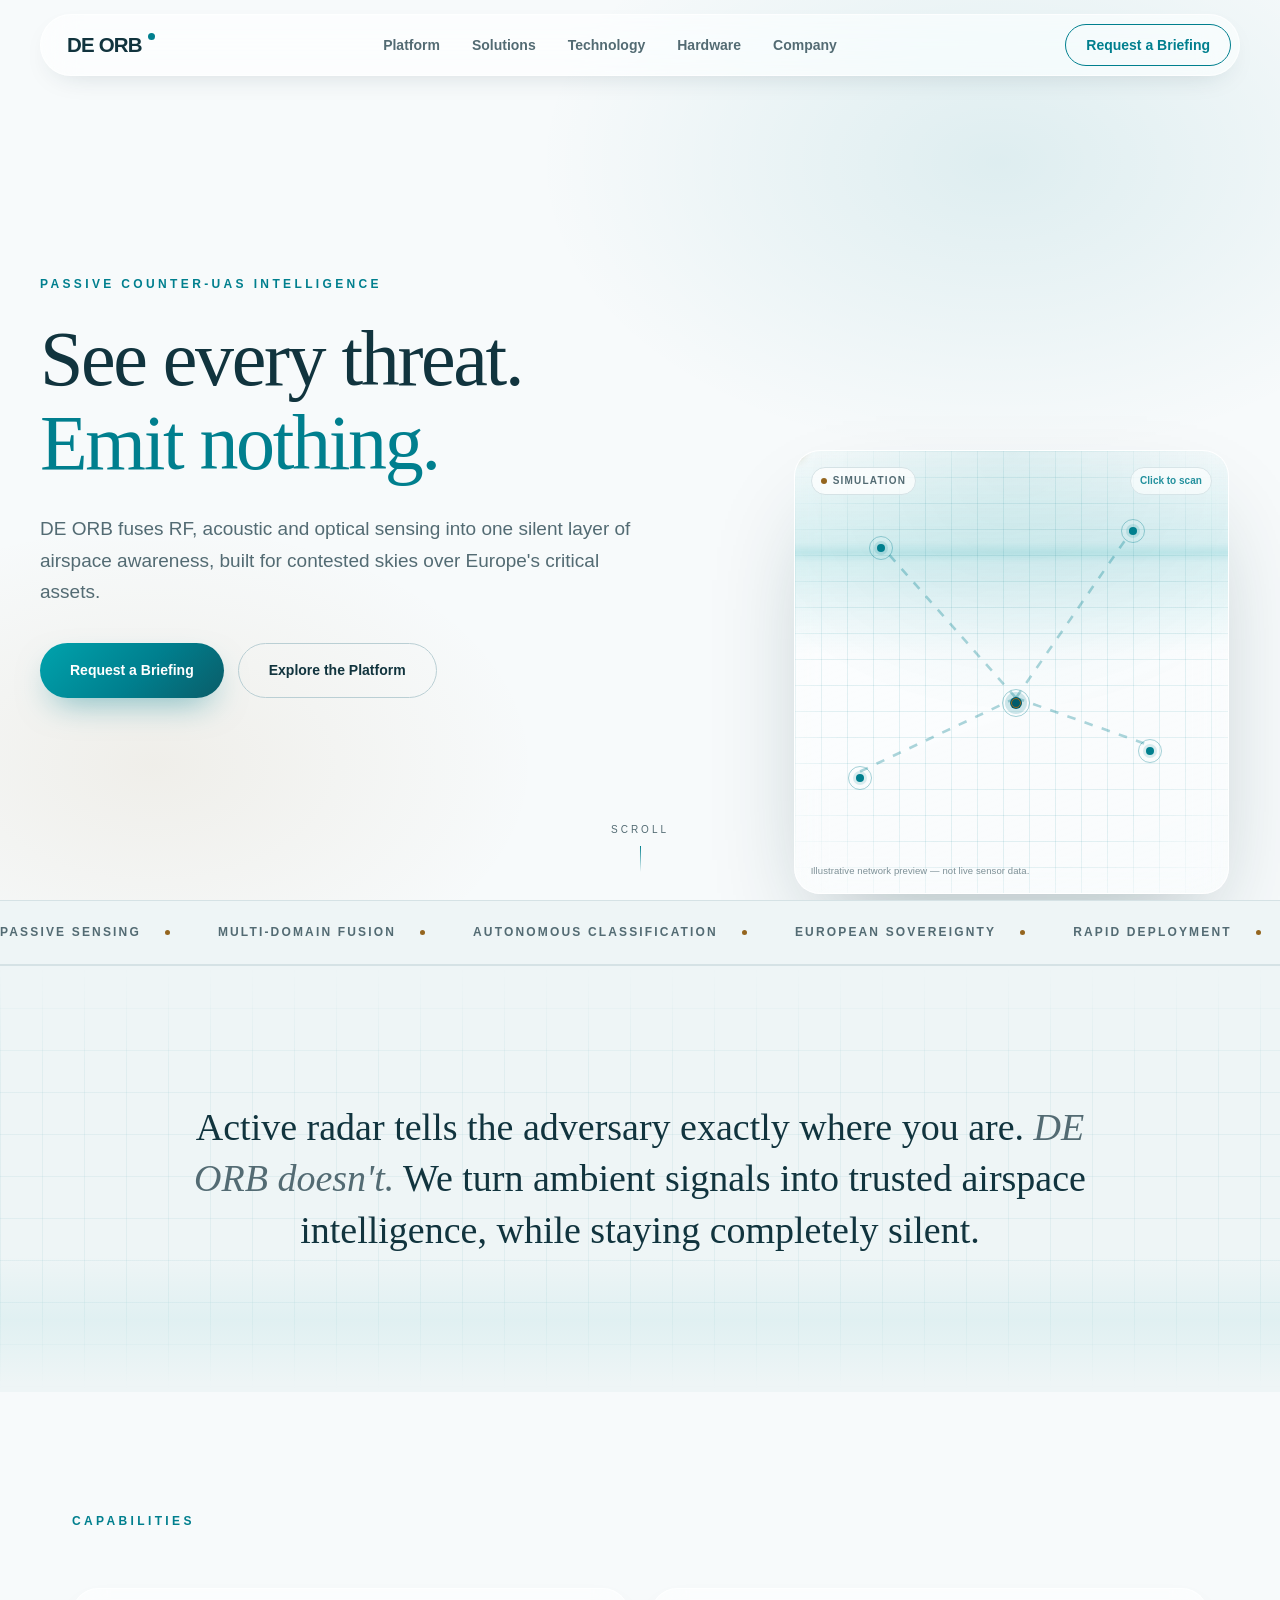
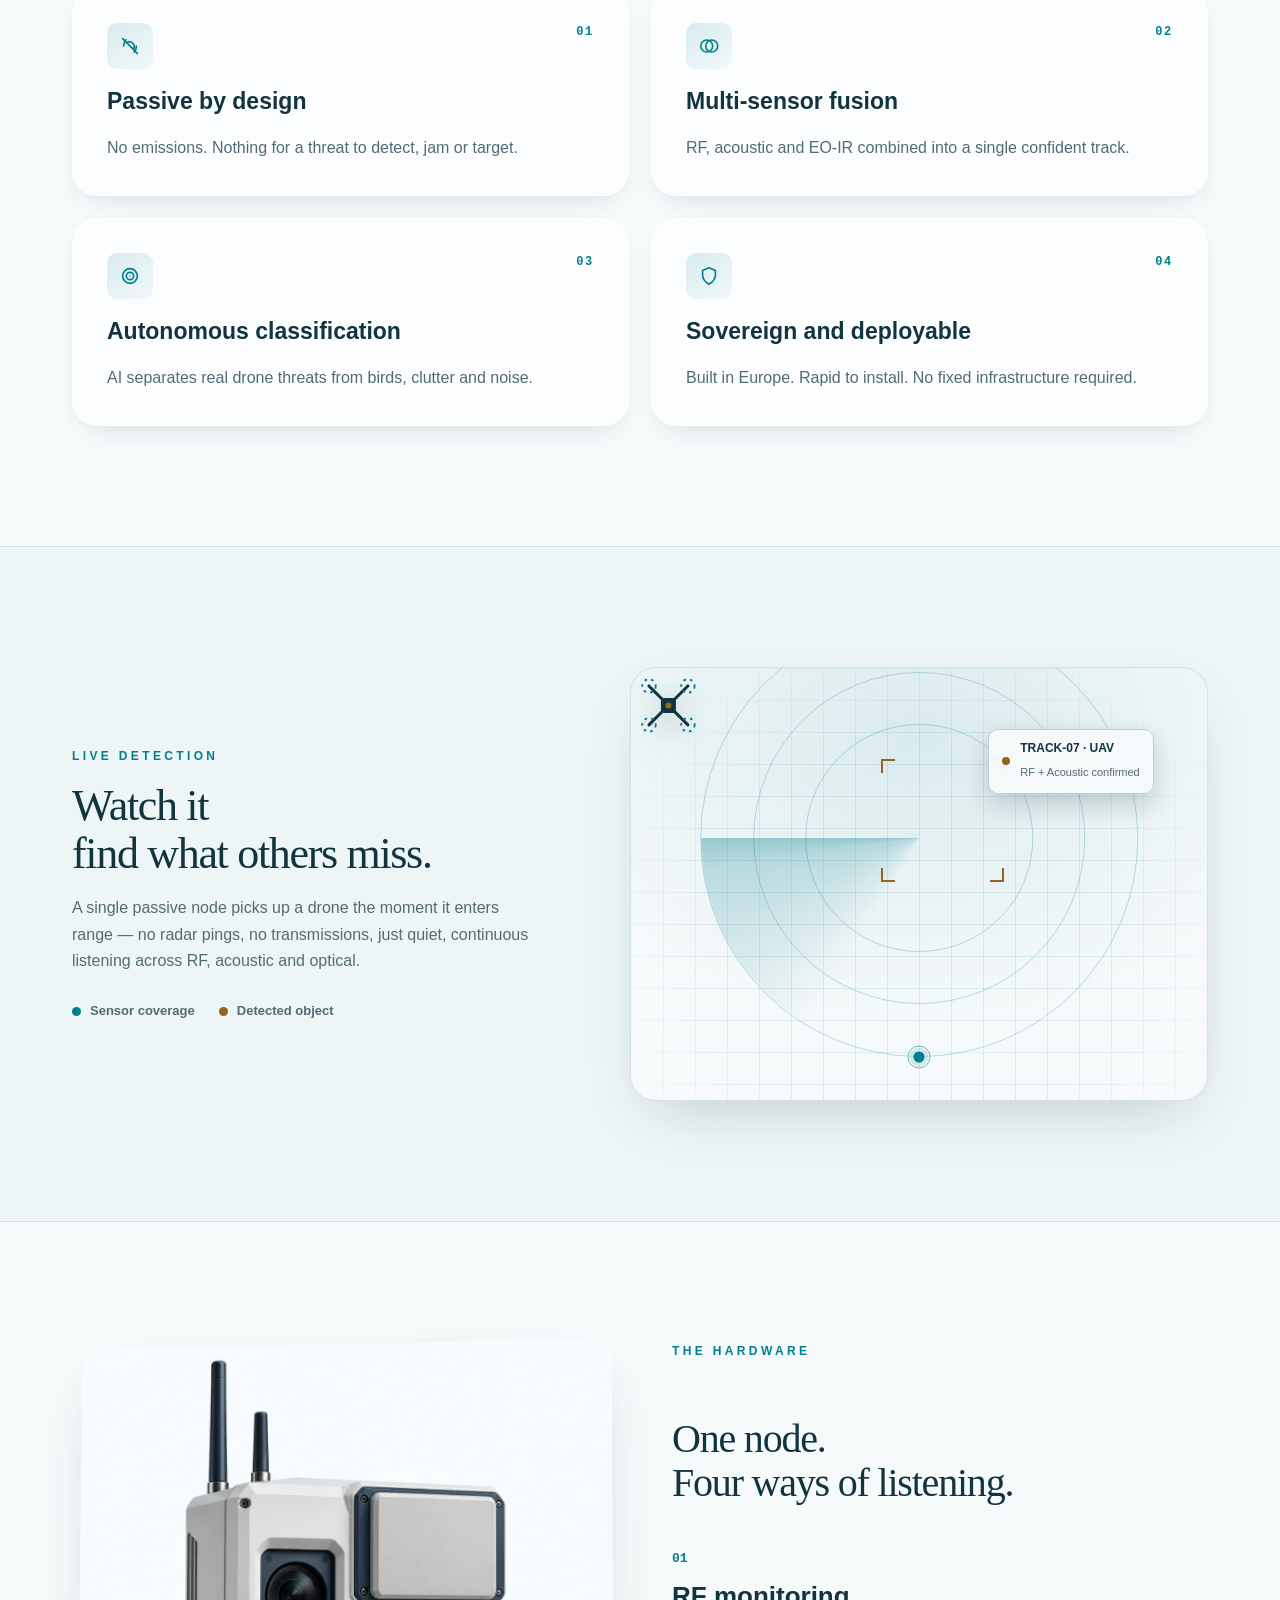
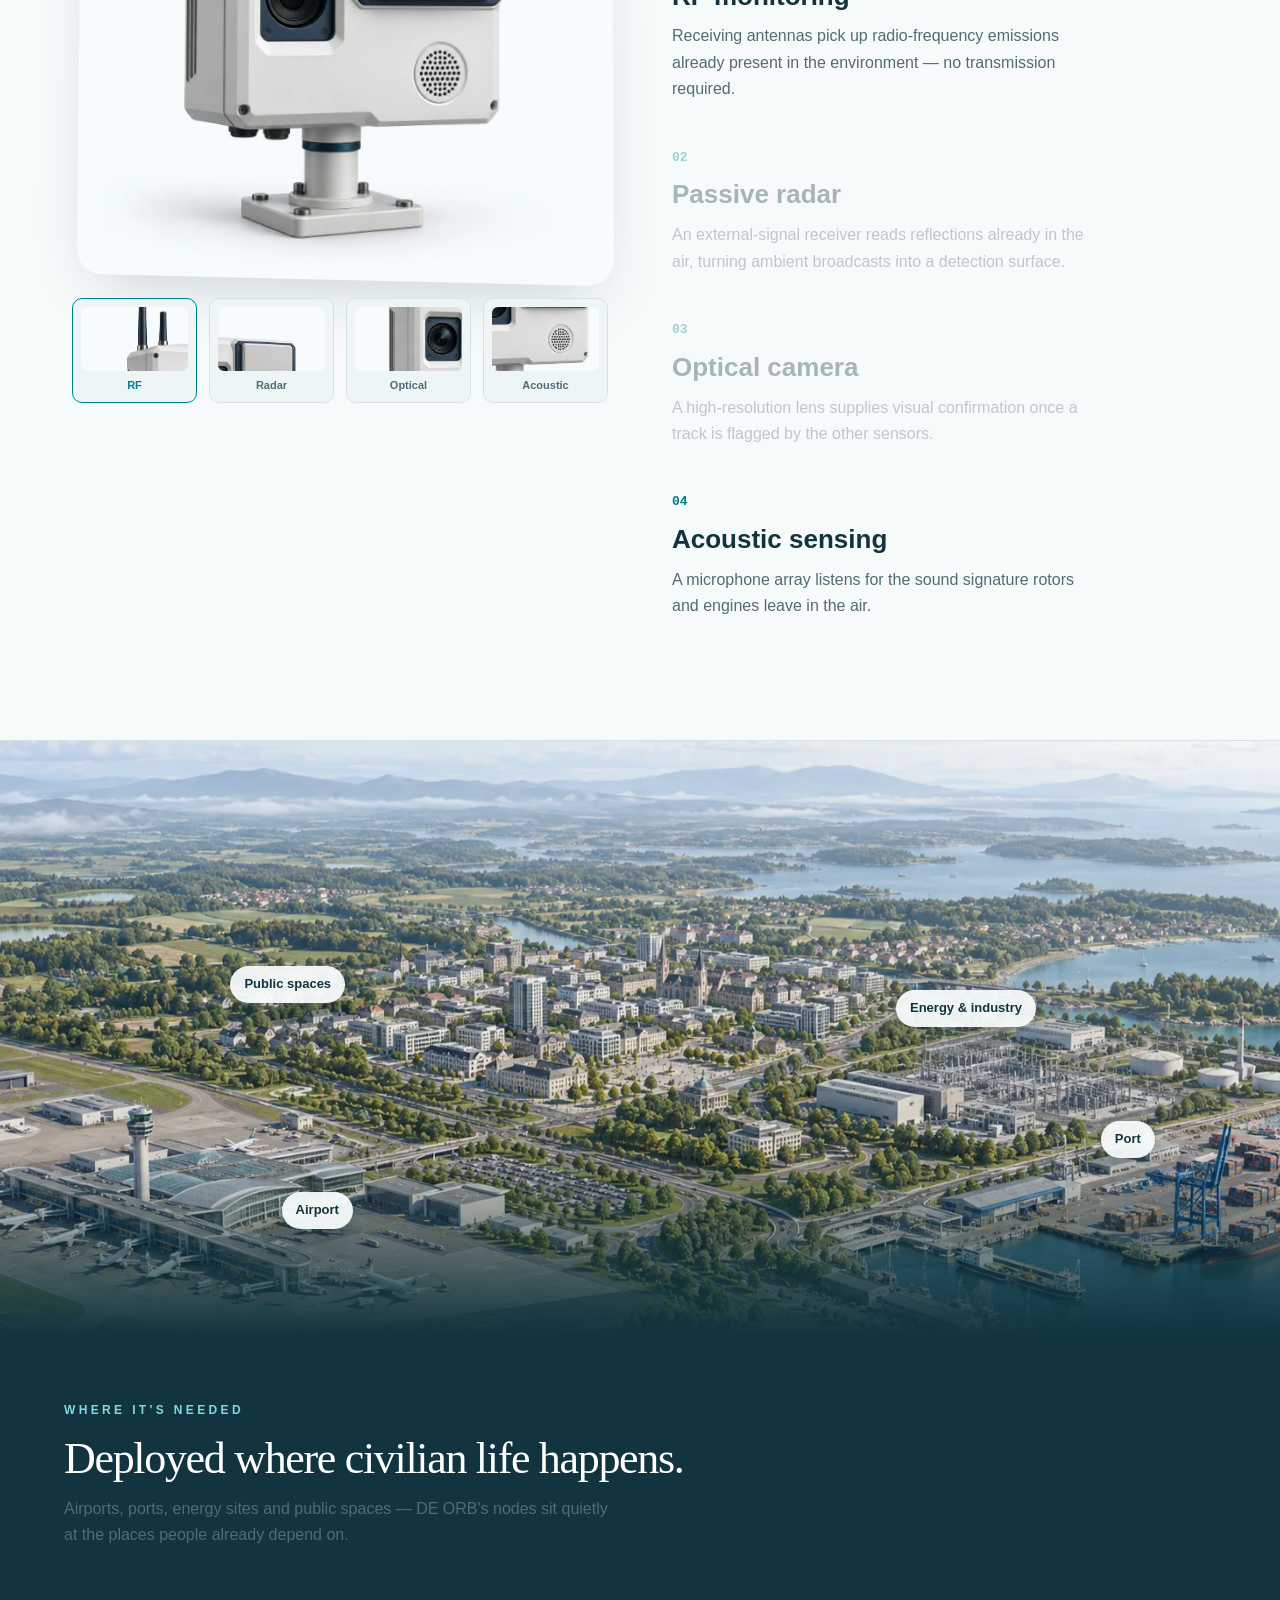
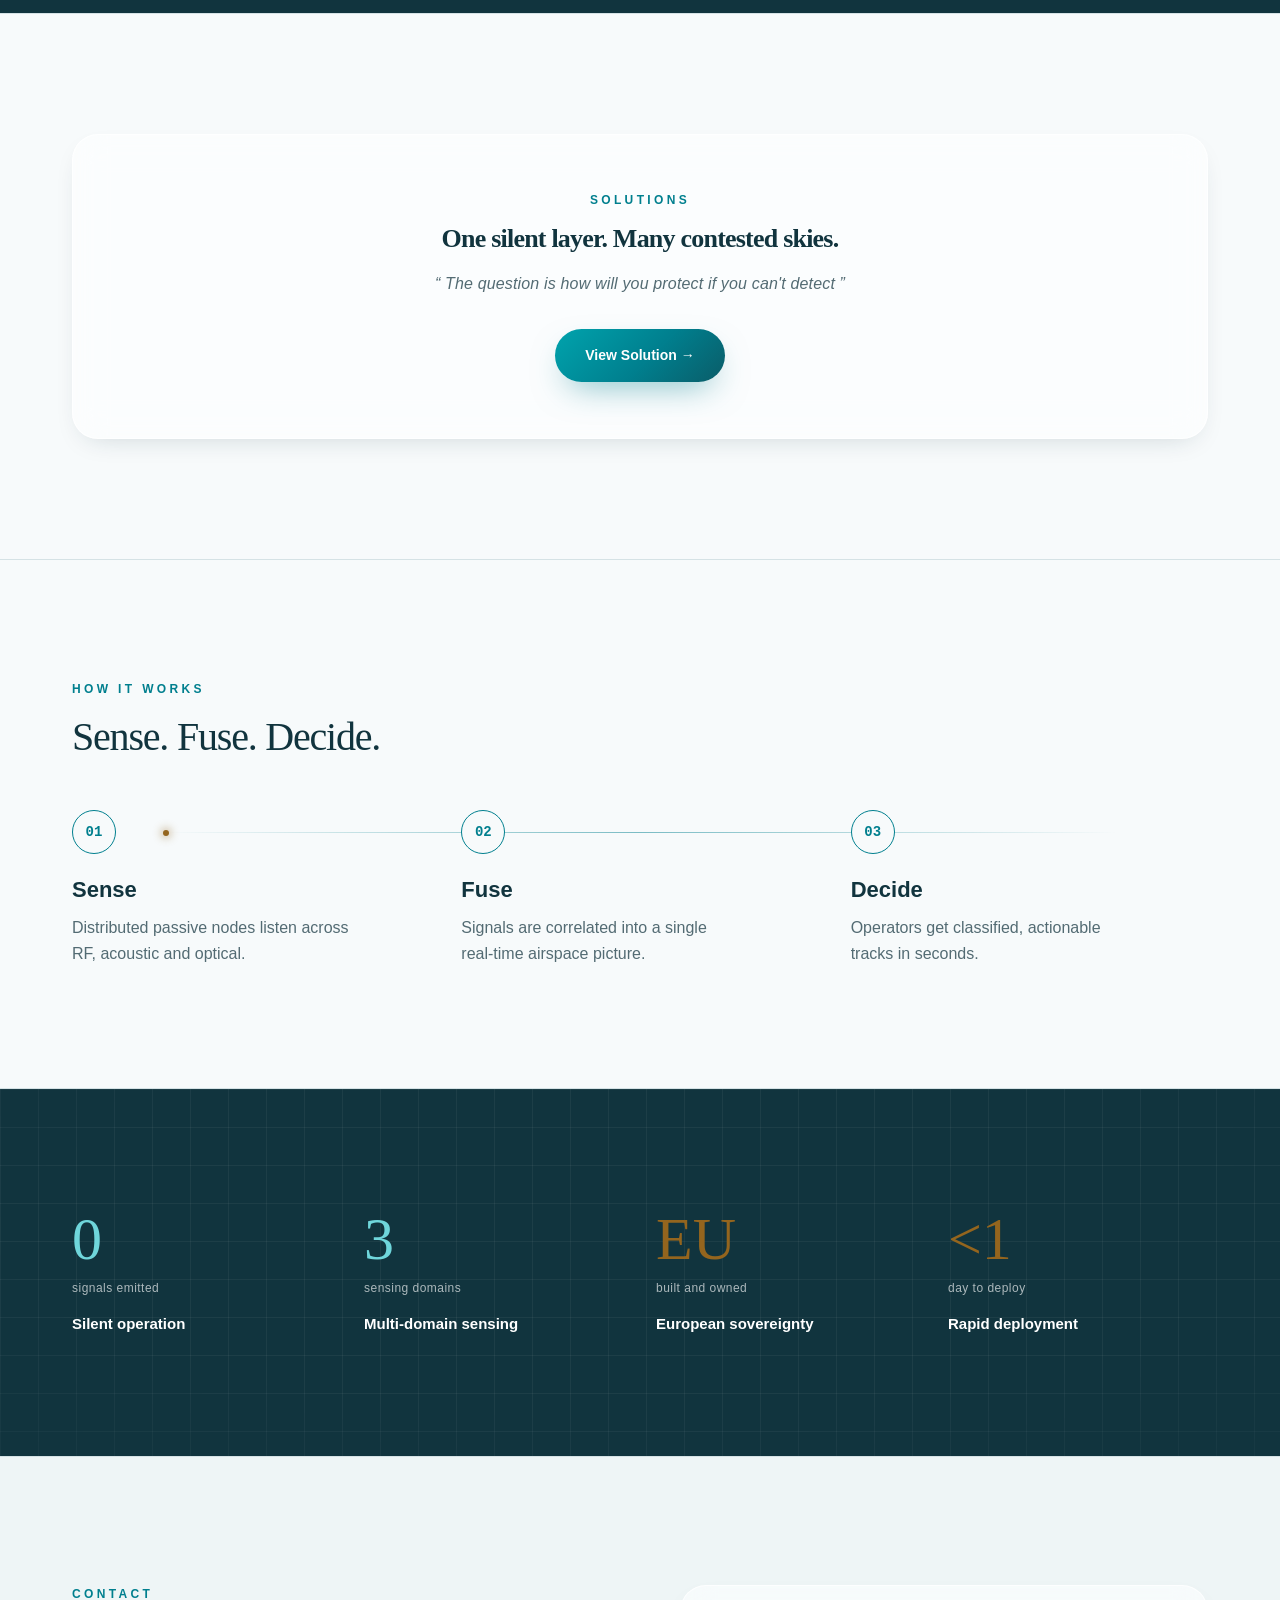
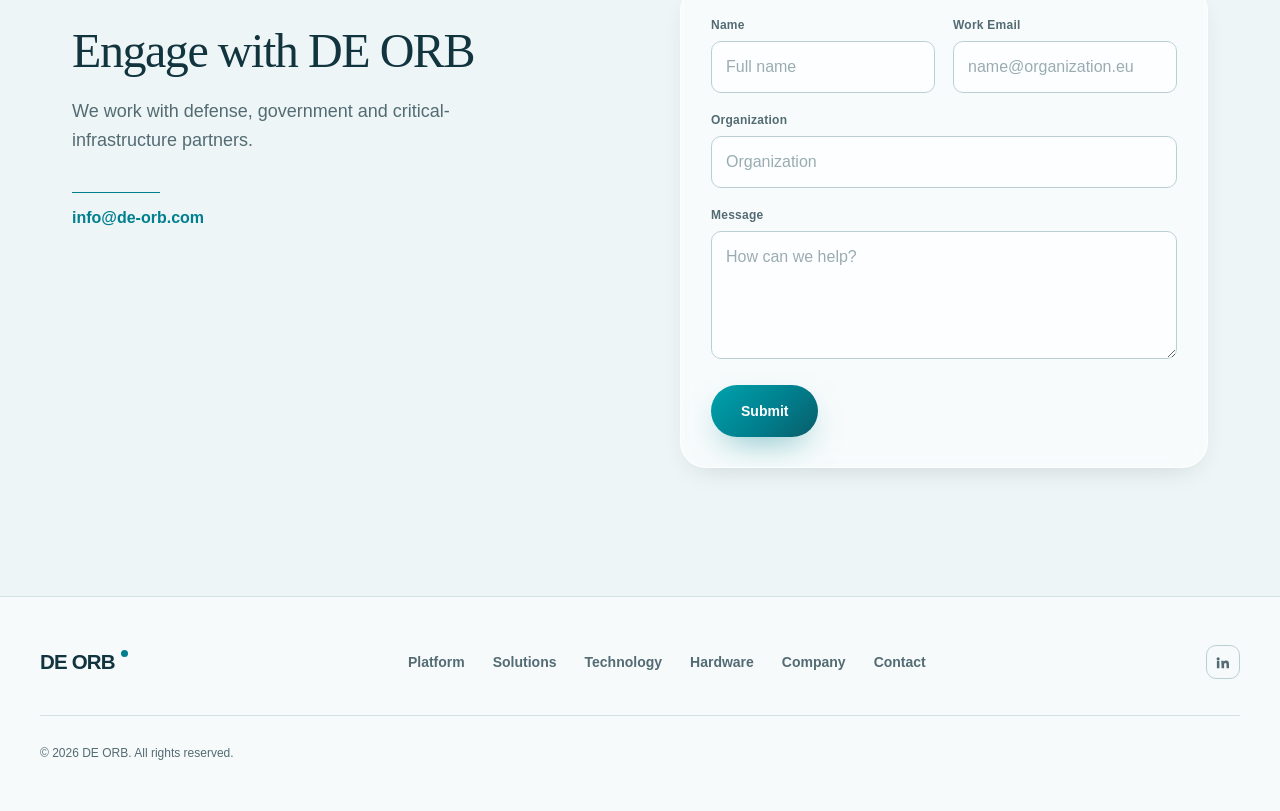
==== index.html @ 973c5741 "Replace hero visual with an interactive sensor-mesh console Removes the old flat rotating radar from" ====
<!doctype html>
<html lang="en">
<head>
  <meta charset="utf-8" />
  <meta name="viewport" content="width=device-width, initial-scale=1" />
  <meta name="theme-color" content="#f7fafb" />
  <title>DE ORB — Passive Counter-UAS Intelligence</title>
  <meta name="description" content="DE ORB is a European passive multi-sensor counter-UAS platform. Detect without being detected." />
  <link rel="icon" href="data:image/svg+xml,%3Csvg xmlns='http://www.w3.org/2000/svg' viewBox='0 0 32 32'%3E%3Ccircle cx='16' cy='16' r='14' fill='none' stroke='%23007f8e' stroke-width='2'/%3E%3Ccircle cx='16' cy='16' r='4' fill='%2394651e'/%3E%3C/svg%3E" type="image/svg+xml" />
  <link rel="stylesheet" href="assets/style.css" />
</head>
<body>

  <div class="scroll-progress" id="scrollProgress"></div>

  <!-- NAV -->
  <header class="nav" id="nav">
    <div class="nav-inner">
      <a href="#top" class="wordmark">DE&nbsp;ORB<i></i></a>
      <nav class="nav-links">
        <a href="#platform">Platform</a>
        <a href="solution.html">Solutions</a>
        <a href="#technology">Technology</a>
        <a href="#hardware">Hardware</a>
        <a href="#company">Company</a>
      </nav>
      <div class="nav-cta"><a href="mailto:info@de-orb.com" class="btn-outline">Request a Briefing</a></div>
      <button class="burger" id="burger" aria-label="Menu" aria-expanded="false"><span></span><span></span><span></span></button>
    </div>
  </header>
  <div class="mobile-menu" id="mobileMenu">
    <a href="#platform">Platform</a>
    <a href="solution.html">Solutions</a>
    <a href="#technology">Technology</a>
    <a href="#hardware">Hardware</a>
    <a href="#company">Company</a>
    <a href="mailto:info@de-orb.com" class="btn-outline">Request a Briefing</a>
  </div>

  <!-- HERO -->
  <section class="hero" id="top">
    <div class="hero-bg"></div>
    <div class="wrap hero-inner">
      <div class="hero-max">
        <p class="eyebrow reveal">PASSIVE COUNTER-UAS INTELLIGENCE</p>
        <h1 class="reveal">See every threat.<br><em>Emit nothing.</em></h1>
        <p class="subhead reveal">DE ORB fuses RF, acoustic and optical sensing into one silent layer of airspace
          awareness, built for contested skies over Europe's critical assets.</p>
        <div class="hero-cta reveal">
          <a href="mailto:info@de-orb.com" class="btn-primary">Request a Briefing</a>
          <a href="#platform" class="btn-ghost">Explore the Platform</a>
        </div>
      </div>
    </div>

    <!-- HERO CONSOLE: custom sensor-mesh visual, not used anywhere else on the site -->
    <div class="hero-console-wrap reveal" id="heroConsoleWrap">
      <div class="hero-console" id="heroConsole" role="button" tabindex="0" aria-label="Interactive preview of DE ORB's sensor-fusion network. Click to trigger a manual scan.">
        <div class="console-grid"></div>
        <div class="console-vignette"></div>
        <div class="console-scanline"></div>

        <svg class="console-mesh" viewBox="0 0 100 100" preserveAspectRatio="none" aria-hidden="true">
          <line class="mesh-line" x1="51" y1="57" x2="20" y2="22"/>
          <line class="mesh-line" x1="51" y1="57" x2="78" y2="18"/>
          <line class="mesh-line" x1="51" y1="57" x2="15" y2="74"/>
          <line class="mesh-line" x1="51" y1="57" x2="82" y2="68"/>
        </svg>

        <div class="mesh-node" style="left:20%;top:22%"><span class="tip">NODE-01</span></div>
        <div class="mesh-node" style="left:78%;top:18%"><span class="tip">NODE-02</span></div>
        <div class="mesh-node" style="left:15%;top:74%"><span class="tip">NODE-03</span></div>
        <div class="mesh-node" style="left:82%;top:68%"><span class="tip">NODE-04</span></div>
        <div class="mesh-node hub" style="left:51%;top:57%"><span class="tip">DE ORB OS · FUSION HUB</span></div>

        <div class="track-trail t4" aria-hidden="true"><div class="glyph"></div></div>
        <div class="track-trail t3" aria-hidden="true"><div class="glyph"></div></div>
        <div class="track-trail t2" aria-hidden="true"><div class="glyph"></div></div>
        <div class="track-trail t1" aria-hidden="true"><div class="glyph"></div></div>
        <div class="console-ping" aria-hidden="true"></div>

        <span class="console-tag live"><span class="rec"></span>SIMULATION</span>
        <span class="console-hint" id="consoleHint">Click to scan</span>
        <p class="console-note">Illustrative network preview — not live sensor data.</p>
      </div>

      <div class="console-readouts">
        <div class="readout-chip">
          <span class="rl">RF ACTIVITY</span>
          <div class="wave-bars"><span></span><span></span><span></span><span></span><span></span><span></span></div>
        </div>
        <div class="readout-chip">
          <span class="rl">NODES ONLINE</span>
          <span class="rv"><span class="readout-dot"></span>04 / 04</span>
        </div>
        <div class="readout-chip">
          <span class="rl">SESSION UPTIME</span>
          <span class="rv" id="uptimeReadout">00:00</span>
        </div>
      </div>
    </div>

    <div class="scroll-cue">SCROLL</div>
  </section>

  <!-- MARQUEE -->
  <div class="marquee" aria-hidden="true">
    <div class="marquee-track">
      <span>PASSIVE SENSING</span>
      <span>MULTI-DOMAIN FUSION</span>
      <span>AUTONOMOUS CLASSIFICATION</span>
      <span>EUROPEAN SOVEREIGNTY</span>
      <span>RAPID DEPLOYMENT</span>
      <span>ZERO EMISSIONS</span>
      <span>PASSIVE SENSING</span>
      <span>MULTI-DOMAIN FUSION</span>
      <span>AUTONOMOUS CLASSIFICATION</span>
      <span>EUROPEAN SOVEREIGNTY</span>
      <span>RAPID DEPLOYMENT</span>
      <span>ZERO EMISSIONS</span>
    </div>
  </div>

  <!-- POSITIONING -->
  <section class="pos bordered" id="platform">
    <div class="wrap">
      <p class="reveal">Active radar tells the adversary exactly where you are.<span class="soft"> DE ORB
          doesn't.</span> We turn ambient signals into trusted airspace intelligence, while staying completely silent.
      </p>
    </div>
  </section>

  <!-- CAPABILITIES -->
  <section class="pad" id="technology">
    <div class="wrap">
      <p class="label reveal" style="margin-bottom:56px">CAPABILITIES</p>
      <div class="caps stagger">
        <div class="cap reveal glass-card">
          <div class="cap-top">
            <div class="cap-icon"><svg viewBox="0 0 24 24" fill="none" stroke="currentColor" stroke-width="1.8" stroke-linecap="round"><path d="M4 4l16 16M8.5 8.5a5 5 0 0 1 7 7M5 12a10 10 0 0 1 2.6-6.7M19 12a10 10 0 0 1-2.6 6.7"/></svg></div>
            <div class="num">01</div>
          </div>
          <h3>Passive by design</h3>
          <p>No emissions. Nothing for a threat to detect, jam or target.</p>
        </div>
        <div class="cap reveal glass-card">
          <div class="cap-top">
            <div class="cap-icon"><svg viewBox="0 0 24 24" fill="none" stroke="currentColor" stroke-width="1.8"><circle cx="9.5" cy="12" r="6.5"/><circle cx="15" cy="12" r="6.5"/></svg></div>
            <div class="num">02</div>
          </div>
          <h3>Multi-sensor fusion</h3>
          <p>RF, acoustic and EO-IR combined into a single confident track.</p>
        </div>
        <div class="cap reveal glass-card">
          <div class="cap-top">
            <div class="cap-icon"><svg viewBox="0 0 24 24" fill="none" stroke="currentColor" stroke-width="1.8"><circle cx="12" cy="12" r="8"/><circle cx="12" cy="12" r="4"/><circle cx="12" cy="12" r=".8" fill="currentColor" stroke="none"/></svg></div>
            <div class="num">03</div>
          </div>
          <h3>Autonomous classification</h3>
          <p>AI separates real drone threats from birds, clutter and noise.</p>
        </div>
        <div class="cap reveal glass-card">
          <div class="cap-top">
            <div class="cap-icon"><svg viewBox="0 0 24 24" fill="none" stroke="currentColor" stroke-width="1.8" stroke-linejoin="round"><path d="M12 3l7 3v5c0 4.5-3 7.7-7 10-4-2.3-7-5.5-7-10V6l7-3z"/></svg></div>
            <div class="num">04</div>
          </div>
          <h3>Sovereign and deployable</h3>
          <p>Built in Europe. Rapid to install. No fixed infrastructure required.</p>
        </div>
      </div>
    </div>
  </section>

  <!-- LIVE DETECTION -->
  <section class="pad detect-section bordered" id="live-detection">
    <div class="wrap detect-wrap">
      <div class="detect-copy reveal">
        <p class="label">LIVE DETECTION</p>
        <h2>Watch it<br>find what others miss.</h2>
        <p class="detect-desc">A single passive node picks up a drone the moment it enters range — no radar pings, no transmissions, just quiet, continuous listening across RF, acoustic and optical.</p>
        <ul class="detect-legend">
          <li><span class="dot dot-teal"></span> Sensor coverage</li>
          <li><span class="dot dot-amber"></span> Detected object</li>
        </ul>
      </div>
      <div class="detect-stage reveal" aria-hidden="true">
        <div class="radar-panel">
          <div class="radar-grid"></div>
          <div class="radar-rings"><span></span><span></span><span></span></div>
          <div class="radar-sweep-2"></div>
          <div class="node-marker"><span class="node-pulse"></span><span class="node-dot"></span></div>
          <div class="drone-track">
            <div class="drone-body">
              <svg viewBox="0 0 100 100" fill="none">
                <g stroke="var(--ink)" stroke-width="4" stroke-linecap="round">
                  <line x1="24" y1="24" x2="76" y2="76"/>
                  <line x1="76" y1="24" x2="24" y2="76"/>
                </g>
                <rect x="40" y="40" width="20" height="20" rx="5" fill="var(--ink)"/>
                <circle cx="50" cy="50" r="4" fill="var(--amber)"/>
                <g class="rotor" style="transform-origin:24px 24px"><circle cx="24" cy="24" r="9" stroke="var(--teal)" stroke-width="2.5" stroke-dasharray="3.5 5.5" fill="none"/></g>
                <g class="rotor" style="transform-origin:76px 24px"><circle cx="76" cy="24" r="9" stroke="var(--teal)" stroke-width="2.5" stroke-dasharray="3.5 5.5" fill="none"/></g>
                <g class="rotor" style="transform-origin:24px 76px"><circle cx="24" cy="76" r="9" stroke="var(--teal)" stroke-width="2.5" stroke-dasharray="3.5 5.5" fill="none"/></g>
                <g class="rotor" style="transform-origin:76px 76px"><circle cx="76" cy="76" r="9" stroke="var(--teal)" stroke-width="2.5" stroke-dasharray="3.5 5.5" fill="none"/></g>
              </svg>
            </div>
          </div>
          <div class="lock-box">
            <span class="lock-corner tl"></span><span class="lock-corner tr"></span>
            <span class="lock-corner bl"></span><span class="lock-corner br"></span>
          </div>
          <div class="telemetry">
            <span class="tele-dot"></span>
            <div><strong>TRACK-07 · UAV</strong><small>RF + Acoustic confirmed</small></div>
          </div>
        </div>
      </div>
    </div>
  </section>

  <!-- HARDWARE SHOWCASE -->
  <section class="pad hardware-section bordered" id="hardware">
    <div class="wrap hardware-grid">
      <div class="hardware-sticky">
        <div class="hardware-frame tilt-3d rot-0" id="hwFrame">
          <img src="assets/img/hardware-node.webp" alt="DE ORB sensor node concept — a compact site-mounted unit with RF antennas, a passive-radar receiving panel, an optical camera and an acoustic microphone grille" width="1254" height="1254" loading="lazy">
        </div>
        <div class="hardware-thumbs">
          <button class="hw-thumb active" data-chapter="0" type="button">
            <img src="assets/img/detail-rf.webp" alt="RF antennas on the sensor node" loading="lazy">
            <span>RF</span>
          </button>
          <button class="hw-thumb" data-chapter="1" type="button">
            <img src="assets/img/detail-radar.webp" alt="Passive radar receiving panel" loading="lazy">
            <span>Radar</span>
          </button>
          <button class="hw-thumb" data-chapter="2" type="button">
            <img src="assets/img/detail-camera.webp" alt="Optical camera lens" loading="lazy">
            <span>Optical</span>
          </button>
          <button class="hw-thumb" data-chapter="3" type="button">
            <img src="assets/img/detail-acoustic.webp" alt="Acoustic microphone grille" loading="lazy">
            <span>Acoustic</span>
          </button>
        </div>
      </div>
      <div class="hardware-chapters">
        <p class="label reveal">THE HARDWARE</p>
        <h2 class="reveal" style="margin-top:16px;font-size:clamp(28px,4vw,40px)">One node.<br>Four ways of listening.</h2>
        <div class="hw-chapter active" data-chapter="0">
          <span class="hw-num">01</span>
          <h3>RF monitoring</h3>
          <p>Receiving antennas pick up radio-frequency emissions already present in the environment — no transmission required.</p>
        </div>
        <div class="hw-chapter" data-chapter="1">
          <span class="hw-num">02</span>
          <h3>Passive radar</h3>
          <p>An external-signal receiver reads reflections already in the air, turning ambient broadcasts into a detection surface.</p>
        </div>
        <div class="hw-chapter" data-chapter="2">
          <span class="hw-num">03</span>
          <h3>Optical camera</h3>
          <p>A high-resolution lens supplies visual confirmation once a track is flagged by the other sensors.</p>
        </div>
        <div class="hw-chapter" data-chapter="3">
          <span class="hw-num">04</span>
          <h3>Acoustic sensing</h3>
          <p>A microphone array listens for the sound signature rotors and engines leave in the air.</p>
        </div>
      </div>
    </div>
  </section>

  <!-- DEPLOYMENT PARALLAX -->
  <section class="deploy-section bordered">
    <div class="deploy-media">
      <img class="deploy-img" id="deployImg" src="assets/img/deployment-aerial.webp" alt="Aerial view of an airport, city, port and industrial site — the kind of civilian infrastructure DE ORB is built to protect" width="1672" height="941" loading="lazy">
      <div class="deploy-overlay"></div>
      <div class="deploy-tags">
        <span class="deploy-tag reveal" style="--x:18%; --y:38%">Public spaces</span>
        <span class="deploy-tag reveal" style="--x:22%; --y:76%">Airport</span>
        <span class="deploy-tag reveal" style="--x:70%; --y:42%">Energy &amp; industry</span>
        <span class="deploy-tag reveal" style="--x:86%; --y:64%">Port</span>
      </div>
    </div>
    <div class="wrap deploy-copy">
      <p class="label reveal">WHERE IT'S NEEDED</p>
      <h2 class="reveal">Deployed where civilian life happens.</h2>
      <p class="reveal" style="max-width:560px;color:var(--muted)">Airports, ports, energy sites and public spaces — DE ORB's nodes sit quietly at the places people already depend on.</p>
    </div>
  </section>

  <!-- SOLUTIONS -->
  <section class="pad bordered" id="solutions">
    <div class="wrap">
      <div class="solutions-card reveal tilt-3d glass-card">
        <p class="label">SOLUTIONS</p>
        <h2 class="solutions-subhead">One silent layer. Many contested skies.</h2>
        <p class="solutions-quote">“ The question is how will you protect if you can't detect ”</p>
        <div style="margin-top: 32px;">
          <a href="solution.html" class="btn-primary">View Solution &rarr;</a>
        </div>
      </div>
    </div>
  </section>

  <!-- HOW IT WORKS -->
  <section class="pad bordered">
    <div class="wrap">
      <div class="section-head reveal">
        <p class="label">HOW IT WORKS</p>
        <h2>Sense. Fuse. Decide.</h2>
      </div>
      <div class="steps-wrap">
        <div class="steps-line line-draw"><span class="steps-pulse" aria-hidden="true"></span></div>
        <div class="steps stagger">
          <div class="step reveal"><span class="badge">01</span>
            <h3>Sense</h3>
            <p>Distributed passive nodes listen across RF, acoustic and optical.</p>
          </div>
          <div class="step reveal"><span class="badge">02</span>
            <h3>Fuse</h3>
            <p>Signals are correlated into a single real-time airspace picture.</p>
          </div>
          <div class="step reveal"><span class="badge">03</span>
            <h3>Decide</h3>
            <p>Operators get classified, actionable tracks in seconds.</p>
          </div>
        </div>
      </div>
    </div>
  </section>

  <!-- TRUST -->
  <section class="trust pad bordered">
    <div class="wrap">
      <div class="trust-grid stagger">
        <div class="stat reveal">
          <div class="big teal" data-count="0">0</div>
          <div class="unit">signals emitted</div>
          <div class="lab">Silent operation</div>
        </div>
        <div class="stat reveal">
          <div class="big teal" data-count="3">0</div>
          <div class="unit">sensing domains</div>
          <div class="lab">Multi-domain sensing</div>
        </div>
        <div class="stat reveal">
          <div class="big">EU</div>
          <div class="unit">built and owned</div>
          <div class="lab">European sovereignty</div>
        </div>
        <div class="stat reveal">
          <div class="big">&lt;1</div>
          <div class="unit">day to deploy</div>
          <div class="lab">Rapid deployment</div>
        </div>
      </div>
    </div>
  </section>

  <!-- CONTACT -->
  <section class="contact" id="company">
    <div class="wrap">
      <div class="contact-grid" id="contact">
        <div class="reveal">
          <p class="label">CONTACT</p>
          <h2 style="margin-top:20px">Engage with DE ORB</h2>
          <p class="lead">We work with defense, government and critical-infrastructure partners.</p>
          <div class="rule"></div>
          <a href="mailto:info@de-orb.com" class="contact-email">info@de-orb.com</a>
        </div>
        <div class="reveal">
          <form id="briefForm" class="glass-card">
            <div class="row">
              <div><label>Name</label><input required type="text" placeholder="Full name"></div>
              <div><label>Work Email</label><input required type="email" placeholder="name@organization.eu"></div>
            </div>
            <div><label>Organization</label><input required type="text" placeholder="Organization"></div>
            <div><label>Message</label><textarea rows="4" placeholder="How can we help?"></textarea></div>
            <div><button type="submit" class="btn-primary">Submit</button></div>
          </form>
          <div class="sent glass-card" id="sentMsg" style="display:none">
            <div class="check">&#10003;</div>
            <h3>Request received.</h3>
            <p>Our team will reach out to arrange a briefing.</p>
          </div>
        </div>
      </div>
    </div>
  </section>

  <!-- FOOTER -->
  <footer>
    <div class="wrap foot-inner">
      <div class="foot-top">
        <a href="#top" class="wordmark">DE&nbsp;ORB<i></i></a>
        <nav class="foot-links">
          <a href="#platform">Platform</a>
          <a href="solution.html">Solutions</a>
          <a href="#technology">Technology</a>
          <a href="#hardware">Hardware</a>
          <a href="#company">Company</a>
          <a href="#contact">Contact</a>
        </nav>
        <a href="https://www.linkedin.com/company/de-orb/" class="social" aria-label="LinkedIn" target="_blank" rel="noopener">
          <svg viewBox="0 0 24 24" aria-hidden="true">
            <path d="M4.98 3.5A2.5 2.5 0 1 0 5 8.5a2.5 2.5 0 0 0-.02-5zM3 9h4v12H3zM10 9h3.8v1.7h.05c.53-1 1.83-2.05 3.77-2.05 4.03 0 4.78 2.65 4.78 6.1V21h-4v-5.3c0-1.26-.02-2.9-1.77-2.9-1.77 0-2.04 1.38-2.04 2.8V21h-4z" />
          </svg>
        </a>
      </div>
      <div class="copyright">© 2026 DE ORB. All rights reserved.</div>
    </div>
  </footer>

  <script src="assets/main.js"></script>
</body>
</html>
---- assets/style.css ----
/* ============ DESIGN TOKENS ============ */
/* Palette lifted directly from de-orb.com/solution.html so the two pages read as one site. */
:root {
  --paper: #f7fafb;
  --surface: #eef5f6;
  --surface-2: #e5f0f3;
  --ink: #11343e;
  --muted: #536b73;
  --teal: #007f8e;
  --teal-deep: #005c6c;
  --teal-bright: #00a3ad;
  --amber: #94651e;
  --amber-deep: #785d35;
  --line: #d5e2e5;
  --line-2: #bacfd4;
  --radius-sm: 10px;
  --radius-md: 18px;
  --radius-lg: 26px;
  --radius-pill: 999px;
  --shadow-sm: 0 10px 28px -14px rgba(17, 52, 62, .22);
  --shadow-md: 0 24px 64px -24px rgba(17, 52, 62, .24);
  --shadow-lg: 0 48px 100px -32px rgba(17, 52, 62, .32);
  --glass-bg: rgba(255, 255, 255, .58);
  --glass-border: rgba(255, 255, 255, .75);
  --gradient-brand: linear-gradient(135deg, #00a3ad 0%, #007f8e 55%, #0a5c68 100%);
  --max: 1200px;
  --header: 92px;
  color-scheme: light;
}

* { box-sizing: border-box; margin: 0; padding: 0; }
html { scroll-behavior: smooth; scroll-padding-top: var(--header); }

body {
  background-color: var(--paper);
  background-image: url("data:image/svg+xml,%3Csvg xmlns='http://www.w3.org/2000/svg' width='140' height='140'%3E%3Cfilter id='n'%3E%3CfeTurbulence type='fractalNoise' baseFrequency='0.85' numOctaves='2' stitchTiles='stitch'/%3E%3CfeColorMatrix type='matrix' values='0 0 0 0 0 0 0 0 0 0 0 0 0 0 0 0 0 0 0.05 0'/%3E%3C/filter%3E%3Crect width='100%25' height='100%25' filter='url(%23n)'/%3E%3C/svg%3E");
  background-blend-mode: overlay;
  color: var(--muted);
  font-family: Arial, Helvetica, "Segoe UI", sans-serif;
  line-height: 1.6;
  overflow-x: hidden;
  -webkit-font-smoothing: antialiased;
}

a { color: inherit; text-decoration: none; }
button { font: inherit; }
button, a { -webkit-tap-highlight-color: transparent; }

button:focus-visible, a:focus-visible, input:focus-visible, textarea:focus-visible {
  outline: 3px solid var(--amber);
  outline-offset: 3px;
}

::selection { background: #b9e7e8; color: var(--ink); }

h1, h2 {
  font-family: Georgia, "Times New Roman", serif;
  font-weight: 400;
  letter-spacing: -.03em;
  line-height: 1.08;
  color: var(--ink);
}

h3 { font-size: 1.2rem; line-height: 1.3; color: var(--ink); font-weight: 700; }
p { line-height: 1.65; }

.wrap { max-width: var(--max); margin: 0 auto; padding: 0 24px; }
@media (min-width: 1024px) { .wrap { padding: 0 32px; } }

::-webkit-scrollbar { width: 10px; height: 10px; }
::-webkit-scrollbar-track { background: var(--paper); }
::-webkit-scrollbar-thumb { background: var(--line-2); border-radius: 8px; }
::-webkit-scrollbar-thumb:hover { background: var(--teal); }

/* ============ SCROLL PROGRESS ============ */
.scroll-progress {
  position: fixed; top: 0; left: 0; height: 3px; width: 0%;
  background: linear-gradient(90deg, var(--teal), var(--amber));
  z-index: 100; transition: width .1s linear;
}

/* ============ REVEAL ============ */
.reveal {
  opacity: 0;
  transform: translateY(28px);
  transition: opacity .8s cubic-bezier(.16,1,.3,1), transform .8s cubic-bezier(.16,1,.3,1);
}
.reveal.in { opacity: 1; transform: none; }
.stagger > *:nth-child(1) { transition-delay: 0s; }
.stagger > *:nth-child(2) { transition-delay: .1s; }
.stagger > *:nth-child(3) { transition-delay: .2s; }
.stagger > *:nth-child(4) { transition-delay: .3s; }

/* ============ GLASS CARD + SPOTLIGHT (shared premium primitive) ============ */
.glass-card {
  position: relative; overflow: hidden;
  background: var(--glass-bg); backdrop-filter: blur(16px) saturate(160%); -webkit-backdrop-filter: blur(16px) saturate(160%);
  border: 1px solid var(--glass-border); border-radius: var(--radius-lg);
  box-shadow: var(--shadow-sm);
  transition: transform .4s cubic-bezier(.16,1,.3,1), box-shadow .4s, border-color .4s;
}
.glass-card::before {
  content: ""; position: absolute; inset: 0; z-index: 0; pointer-events: none;
  background: radial-gradient(320px circle at var(--mx, 50%) var(--my, 0%), rgba(0,127,142,.16), transparent 62%);
  opacity: 0; transition: opacity .5s;
}
.glass-card::after {
  content: ""; position: absolute; top: 0; left: -60%; width: 34%; height: 100%; z-index: 0; pointer-events: none;
  background: linear-gradient(115deg, transparent, rgba(255,255,255,.5), transparent);
  transform: skewX(-18deg);
}
.glass-card:hover::before { opacity: 1; }
.glass-card:hover::after { animation: cardSweep 1s ease forwards; }
@keyframes cardSweep { to { left: 130%; } }
.glass-card:hover { transform: translateY(-5px); box-shadow: var(--shadow-md); border-color: rgba(0,127,142,.3); }
.glass-card > * { position: relative; z-index: 1; }

/* ============ NAV ============ */
.nav { position: fixed; top: 0; left: 0; right: 0; z-index: 50; padding: 14px 16px 0; }
.nav-inner {
  max-width: var(--max); margin: 0 auto; height: 62px;
  display: flex; align-items: center; justify-content: space-between;
  background: rgba(255,255,255,.62); backdrop-filter: blur(18px) saturate(180%); -webkit-backdrop-filter: blur(18px) saturate(180%);
  border: 1px solid rgba(255,255,255,.7); border-radius: var(--radius-pill);
  padding: 0 8px 0 26px;
  box-shadow: 0 10px 30px -16px rgba(17,52,62,.22);
  transition: background .4s, box-shadow .4s, border-color .4s;
}
.nav.solid .nav-inner { background: rgba(255,255,255,.92); box-shadow: 0 16px 40px -16px rgba(17,52,62,.3); border-color: rgba(255,255,255,.9); }

.wordmark { display: inline-flex; align-items: center; gap: 6px; font-size: 1.28rem; font-weight: 800; letter-spacing: -.04em; color: var(--ink); }
.wordmark span { font-weight: 400; }
.wordmark i {
  width: 7px; height: 7px; border-radius: 50%; background: var(--teal);
  align-self: flex-start; margin-top: 4px; box-shadow: 0 0 0 0 rgba(0,127,142,.5);
  animation: dotPulse 2.6s ease-out infinite;
}
@keyframes dotPulse {
  0% { box-shadow: 0 0 0 0 rgba(0,127,142,.45); }
  70% { box-shadow: 0 0 0 8px rgba(0,127,142,0); }
  100% { box-shadow: 0 0 0 0 rgba(0,127,142,0); }
}

.nav-links { display: none; gap: 32px; }
.nav-links a {
  position: relative; font-size: 14px; font-weight: 600; color: var(--muted);
  transition: color .3s; padding: 4px 0;
}
.nav-links a::after {
  content: ""; position: absolute; left: 0; bottom: -2px; height: 1px; width: 0;
  background: var(--teal); transition: width .35s cubic-bezier(.16,1,.3,1);
}
.nav-links a:hover { color: var(--ink); }
.nav-links a:hover::after { width: 100%; }

.btn-outline {
  display: inline-flex; align-items: center; border: 1px solid var(--teal);
  color: var(--teal); padding: 9px 20px; font-size: 14px; font-weight: 600;
  border-radius: var(--radius-pill); transition: background .3s, color .3s, transform .3s;
}
.btn-outline:hover { background: var(--teal); color: #fff; transform: translateY(-1px); }

.nav-cta { display: none; }
.burger { display: inline-flex; flex-direction: column; gap: 5px; background: none; border: none; cursor: pointer; padding: 8px; }
.burger span { display: block; width: 22px; height: 2px; background: var(--ink); transition: .3s; }
.burger.open span:nth-child(1) { transform: translateY(7px) rotate(45deg); }
.burger.open span:nth-child(2) { opacity: 0; }
.burger.open span:nth-child(3) { transform: translateY(-7px) rotate(-45deg); }

.mobile-menu {
  display: none; position: fixed; top: calc(var(--header) - 6px); left: 16px; right: 16px; z-index: 49;
  background: rgba(255,255,255,.96); backdrop-filter: blur(16px);
  border: 1px solid var(--line); border-radius: var(--radius-md); padding: 16px 22px;
  box-shadow: var(--shadow-md);
}
.mobile-menu.show { display: block; }
.mobile-menu a { display: block; color: var(--muted); font-weight: 600; padding: 12px 0; transition: color .3s; }
.mobile-menu a:hover { color: var(--ink); }
.mobile-menu .btn-outline { margin-top: 8px; justify-content: center; }

@media (min-width: 860px) {
  .nav-links { display: flex; }
  .nav-cta { display: block; }
  .burger { display: none; }
}

/* ============ MARQUEE ============ */
.marquee { position: relative; overflow: hidden; padding: 22px 0; background: var(--surface); border-top: 1px solid var(--line); border-bottom: 1px solid var(--line); }
.marquee-track { display: flex; width: max-content; gap: 48px; animation: marquee 28s linear infinite; }
.marquee-track span { display: inline-flex; align-items: center; gap: 12px; font-size: 12px; font-weight: 700; letter-spacing: .18em; color: var(--muted); white-space: nowrap; }
.marquee-track span::after { content: ""; width: 5px; height: 5px; border-radius: 50%; background: var(--amber); margin-left: 12px; }
@keyframes marquee { to { transform: translateX(-50%); } }

/* ============ HERO ============ */
.hero { position: relative; min-height: 100svh; display: flex; align-items: center; overflow: hidden; }
@media (max-width: 960px) { .hero { flex-direction: column; justify-content: center; padding-bottom: 48px; } }

.hero-bg {
  position: absolute; inset: 0;
  background:
    radial-gradient(60% 55% at 78% 18%, rgba(0,127,142,.10) 0%, rgba(0,127,142,0) 60%),
    radial-gradient(50% 45% at 12% 85%, rgba(148,101,30,.08) 0%, rgba(148,101,30,0) 60%),
    var(--paper);
}

@keyframes spin { to { transform: rotate(360deg); } }
@keyframes coreBlip {
  0%, 100% { box-shadow: 0 0 0 0 rgba(148,101,30,.45); }
  50% { box-shadow: 0 0 0 14px rgba(148,101,30,0); }
}

/* ============ HERO CONSOLE (new hero visual) ============ */
.hero-console-wrap {
  position: absolute; right: 4vw; top: 50%; transform: translateY(-50%); z-index: 2;
  width: clamp(300px, 34vw, 460px); perspective: 1400px; pointer-events: auto;
}
@media (max-width: 960px) { .hero-console-wrap { position: relative; right: auto; top: auto; transform: none; width: min(420px, 88vw); margin: 48px auto 0; } }

.hero-console {
  position: relative; aspect-ratio: 1 / 1.02; border-radius: var(--radius-lg);
  background: linear-gradient(160deg, rgba(255,255,255,.7), rgba(255,255,255,.35));
  backdrop-filter: blur(18px) saturate(160%); -webkit-backdrop-filter: blur(18px) saturate(160%);
  border: 1px solid rgba(255,255,255,.8);
  box-shadow: var(--shadow-lg);
  overflow: hidden; cursor: pointer;
  transition: transform .25s ease-out;
  transform-style: preserve-3d;
}

.console-grid {
  position: absolute; inset: 0; pointer-events: none;
  background-image: linear-gradient(rgba(0,127,142,.10) 1px, transparent 1px), linear-gradient(90deg, rgba(0,127,142,.10) 1px, transparent 1px);
  background-size: 26px 26px;
  mask-image: radial-gradient(circle at 50% 50%, #000 60%, transparent 96%);
  -webkit-mask-image: radial-gradient(circle at 50% 50%, #000 60%, transparent 96%);
}
.console-vignette { position: absolute; inset: 0; pointer-events: none; background: radial-gradient(120% 100% at 50% 0%, rgba(0,127,142,.12), transparent 60%); }

.console-scanline {
  position: absolute; left: 0; right: 0; height: 46%; pointer-events: none;
  background: linear-gradient(180deg, rgba(0,163,173,0) 0%, rgba(0,163,173,.12) 45%, rgba(0,163,173,.22) 50%, rgba(0,163,173,.12) 55%, rgba(0,163,173,0) 100%);
  animation: consoleScan 5s ease-in-out infinite;
  mix-blend-mode: multiply;
}
@keyframes consoleScan { 0% { top: -46%; } 50% { top: 100%; } 100% { top: -46%; } }

.console-mesh { position: absolute; inset: 0; pointer-events: none; }
.mesh-line { stroke: rgba(0,127,142,.32); stroke-width: .6; stroke-dasharray: 2 2.2; }
.mesh-node {
  position: absolute; width: 8px; height: 8px; margin: -4px; border-radius: 50%;
  background: var(--teal); box-shadow: 0 0 0 3px rgba(0,127,142,.14);
}
.mesh-node::after {
  content: ""; position: absolute; inset: -8px; border-radius: 50%; border: 1px solid rgba(0,127,142,.35);
  animation: nodePulse 3.2s ease-out infinite;
}
.mesh-node.hub { width: 12px; height: 12px; margin: -6px; background: var(--teal-deep); box-shadow: 0 0 0 5px rgba(0,127,142,.18); }
.mesh-node .tip {
  position: absolute; bottom: calc(100% + 8px); left: 50%; transform: translateX(-50%) translateY(4px);
  background: var(--ink); color: #fff; font-size: 10px; font-weight: 700; letter-spacing: .04em;
  padding: 4px 8px; border-radius: 5px; white-space: nowrap; opacity: 0; pointer-events: none;
  transition: opacity .25s, transform .25s;
}
.mesh-node:hover .tip { opacity: 1; transform: translateX(-50%) translateY(0); }

.track-trail {
  position: absolute; width: 12px; height: 12px; margin: -6px; pointer-events: none;
  animation: trackMove 9s cubic-bezier(.4, 0, .4, 1) infinite;
}
.track-trail .glyph {
  width: 100%; height: 100%; background: var(--amber); transform: rotate(45deg);
  box-shadow: 0 0 10px 1px rgba(148,101,30,.4);
}
.track-trail.t2 { animation-delay: -1.1s; opacity: .5; transform: scale(.78); }
.track-trail.t3 { animation-delay: -2.2s; opacity: .28; transform: scale(.58); }
.track-trail.t4 { animation-delay: -3.3s; opacity: .14; transform: scale(.4); }
@keyframes trackMove {
  0%   { left: -8%;  top: 84%; opacity: 0; }
  10%  { opacity: 1; }
  46%  { left: 44%;  top: 62%; }
  53%  { left: 51%;  top: 57%; }
  60%  { left: 58%;  top: 52%; }
  90%  { opacity: 1; }
  100% { left: 112%; top: 6%; opacity: 0; }
}

.console-ping {
  position: absolute; left: 51%; top: 57%; width: 10px; height: 10px; margin: -5px; border-radius: 50%;
  border: 1.5px solid var(--amber); animation: consolePing 9s ease-out infinite; pointer-events: none;
}
@keyframes consolePing {
  0%, 44%, 66%, 100% { transform: scale(.3); opacity: 0; }
  50% { transform: scale(1); opacity: .9; }
  58% { transform: scale(2.4); opacity: 0; }
}
.hero-console.manual-ping .console-ping { animation: consolePingManual 1.1s ease-out; }
@keyframes consolePingManual { 0% { transform: scale(.3); opacity: .9; } 100% { transform: scale(3.2); opacity: 0; } }

.console-tag {
  position: absolute; display: inline-flex; align-items: center; gap: 6px; pointer-events: none;
  font-size: 10px; font-weight: 700; letter-spacing: .12em; color: var(--muted);
  background: rgba(255,255,255,.7); padding: 5px 9px; border-radius: var(--radius-pill); border: 1px solid var(--line);
}
.console-tag.live { top: 16px; left: 16px; }
.console-tag.live .rec { width: 6px; height: 6px; border-radius: 50%; background: var(--amber); animation: coreBlip 2s ease-in-out infinite; }
.console-note { position: absolute; bottom: 14px; left: 16px; right: 16px; font-size: 9.5px; color: rgba(83,107,115,.75); letter-spacing: .01em; pointer-events: none; }
.console-hint {
  position: absolute; top: 16px; right: 16px; font-size: 10px; font-weight: 600; color: var(--teal); pointer-events: none;
  background: rgba(255,255,255,.7); padding: 5px 9px; border-radius: var(--radius-pill); border: 1px solid var(--line);
  opacity: .85; transition: opacity .3s;
}
.hero-console:hover .console-hint { opacity: 1; }
.hero-console.manual-ping .console-hint { color: var(--amber); }

/* sidebar readout chips beneath the console */
.console-readouts { display: grid; grid-template-columns: repeat(3, 1fr); gap: 10px; margin-top: 16px; }
.readout-chip {
  background: rgba(255,255,255,.55); backdrop-filter: blur(10px); border: 1px solid var(--line);
  border-radius: var(--radius-sm); padding: 10px 12px;
}
.readout-chip .rl { display: block; font-size: 9px; font-weight: 700; letter-spacing: .1em; color: var(--muted); margin-bottom: 6px; }
.readout-chip .rv { font-size: 13px; font-weight: 700; color: var(--ink); font-family: ui-monospace, Menlo, monospace; }
.wave-bars { display: flex; align-items: flex-end; gap: 2.5px; height: 16px; }
.wave-bars span { width: 3px; background: var(--teal); border-radius: 1px; animation: waveBar 1.2s ease-in-out infinite; }
.wave-bars span:nth-child(1) { animation-delay: -.9s; }
.wave-bars span:nth-child(2) { animation-delay: -.5s; }
.wave-bars span:nth-child(3) { animation-delay: -1.1s; }
.wave-bars span:nth-child(4) { animation-delay: -.2s; }
.wave-bars span:nth-child(5) { animation-delay: -.7s; }
.wave-bars span:nth-child(6) { animation-delay: -.4s; }
@keyframes waveBar { 0%, 100% { height: 4px; } 50% { height: 16px; } }
.readout-dot { display: inline-block; width: 6px; height: 6px; border-radius: 50%; background: var(--teal); margin-right: 5px; box-shadow: 0 0 0 2px rgba(0,127,142,.15); }

@media (max-width: 640px) { .console-readouts { grid-template-columns: repeat(3, 1fr); gap: 8px; } .readout-chip { padding: 8px 9px; } }

.hero-inner { position: relative; width: 100%; padding: calc(var(--header) + 56px) 0 80px; z-index: 1; }
.hero-max { max-width: 720px; }

.eyebrow { display: inline-block; font-size: 12px; font-weight: 700; letter-spacing: .28em; color: var(--teal); margin-bottom: 22px; }

.hero h1 { font-size: clamp(40px, 7vw, 78px); }
.hero h1 em { font-style: normal; color: var(--teal); }

.subhead { margin-top: 28px; font-size: clamp(16px, 2vw, 19px); color: var(--muted); max-width: 600px; }

.hero-cta { margin-top: 36px; display: flex; flex-direction: column; gap: 14px; }
@media (min-width: 560px) { .hero-cta { flex-direction: row; } }

.btn-primary {
  position: relative; overflow: hidden; display: inline-flex; justify-content: center; align-items: center;
  background: var(--gradient-brand); color: #fff; padding: 15px 30px; font-size: 14px; font-weight: 700;
  border-radius: var(--radius-pill); border: none; cursor: pointer; transition: transform .3s, box-shadow .3s;
  box-shadow: 0 14px 34px -12px rgba(0,127,142,.55);
}
.btn-primary::after {
  content: ""; position: absolute; inset: 0; background: rgba(255,255,255,.25);
  transform: translateX(-110%) skewX(-15deg); transition: transform .6s ease;
}
.btn-primary:hover { transform: translateY(-2px); box-shadow: 0 18px 40px -10px rgba(0,127,142,.6); }
.btn-primary:hover::after { transform: translateX(110%) skewX(-15deg); }

.btn-ghost {
  display: inline-flex; justify-content: center; align-items: center; border: 1px solid var(--line-2);
  color: var(--ink); padding: 15px 30px; font-size: 14px; font-weight: 600; border-radius: var(--radius-pill);
  transition: border-color .3s, background .3s, transform .3s;
}
.btn-ghost:hover { border-color: var(--teal); background: var(--surface); transform: translateY(-2px); }

.scroll-cue {
  position: absolute; bottom: 28px; left: 50%; transform: translateX(-50%);
  color: var(--muted); font-size: 10px; letter-spacing: .3em; display: flex; flex-direction: column; align-items: center; gap: 8px;
}
.scroll-cue::after {
  content: ""; width: 1px; height: 26px; background: linear-gradient(to bottom, var(--teal), transparent);
  animation: scrollLine 1.8s ease-in-out infinite;
}
@keyframes scrollLine { 0% { transform: scaleY(0); transform-origin: top; } 50% { transform: scaleY(1); transform-origin: top; } 51% { transform-origin: bottom; } 100% { transform: scaleY(0); transform-origin: bottom; } }

/* ============ SECTIONS ============ */
section { position: relative; }
.bordered { border-top: 1px solid var(--line); }
.pad { padding: 88px 0; }
@media (min-width: 640px) { .pad { padding: 120px 0; } }

.label { font-size: 12px; font-weight: 700; letter-spacing: .28em; color: var(--teal); }

/* positioning */
.pos { padding: 100px 0; background: var(--surface); overflow: hidden; }
@media (min-width: 640px) { .pos { padding: 136px 0; } }
.pos::before {
  content: ""; position: absolute; inset: 0; pointer-events: none;
  background-image: linear-gradient(rgba(0,127,142,.06) 1px, transparent 1px), linear-gradient(90deg, rgba(0,127,142,.06) 1px, transparent 1px);
  background-size: 42px 42px;
  mask-image: linear-gradient(180deg, transparent, #000 25%, #000 75%, transparent);
  -webkit-mask-image: linear-gradient(180deg, transparent, #000 25%, #000 75%, transparent);
}
.pos::after {
  content: ""; position: absolute; left: 0; right: 0; height: 30%; pointer-events: none;
  background: linear-gradient(180deg, rgba(0,163,173,0) 0%, rgba(0,163,173,.06) 50%, rgba(0,163,173,0) 100%);
  animation: consoleScan 8s ease-in-out infinite;
}
.pos p {
  position: relative; max-width: 900px; margin: 0 auto; text-align: center; font-family: Georgia, serif;
  font-size: clamp(22px, 3.2vw, 38px); color: var(--ink); font-weight: 400; line-height: 1.35;
}
.pos .soft { color: var(--muted); font-style: italic; }

/* capabilities: bento grid of glass cards */
.section-head { max-width: 620px; margin-bottom: 52px; }
.section-head h2 { margin-top: 16px; font-size: clamp(28px, 4vw, 40px); }

.caps { display: grid; grid-template-columns: 1fr; gap: 20px; }
@media (min-width: 720px) { .caps { grid-template-columns: repeat(2, 1fr); gap: 22px; } }

.cap { padding: 34px; display: flex; flex-direction: column; gap: 18px; }
.cap-icon {
  position: relative; width: 46px; height: 46px; border-radius: var(--radius-sm); display: grid; place-items: center;
  background: linear-gradient(145deg, rgba(0,127,142,.14), rgba(0,127,142,.04)); color: var(--teal);
  transition: transform .4s cubic-bezier(.16,1,.3,1), background .4s;
}
.cap:hover .cap-icon { transform: scale(1.08) rotate(-4deg); background: linear-gradient(145deg, rgba(0,127,142,.22), rgba(0,127,142,.08)); }
.cap-icon::before, .cap-icon::after {
  content: ""; position: absolute; width: 9px; height: 9px; border-color: var(--amber); border-style: solid; border-width: 0;
  opacity: 0; transition: opacity .35s, transform .35s; pointer-events: none;
}
.cap-icon::before { top: -5px; left: -5px; border-top-width: 2px; border-left-width: 2px; transform: translate(3px, 3px); }
.cap-icon::after { bottom: -5px; right: -5px; border-bottom-width: 2px; border-right-width: 2px; transform: translate(-3px, -3px); }
.cap:hover .cap-icon::before, .cap:hover .cap-icon::after { opacity: 1; transform: translate(0, 0); }
.cap-icon svg { width: 22px; height: 22px; }
.cap-top { display: flex; align-items: flex-start; justify-content: space-between; gap: 12px; }
.cap .num { color: var(--teal); font-size: 12px; letter-spacing: .14em; font-weight: 700; font-family: ui-monospace, Menlo, monospace; }
.cap h3 { font-size: clamp(19px, 2.2vw, 23px); }
.cap p { color: var(--muted); }

/* solutions */
.solutions-card { padding: 56px 40px; text-align: center; }
.solutions-subhead { margin-top: 14px; font-size: clamp(18px, 3vw, 26px); color: var(--ink); font-weight: 700; }
.solutions-quote { margin-top: 18px; font-style: italic; color: var(--muted); letter-spacing: .01em; }

/* how it works */
.steps-wrap { position: relative; }
.steps-line {
  display: none; position: absolute; top: 22px; left: 8%; right: 8%; height: 1px;
  background: linear-gradient(to right, rgba(0,127,142,0), rgba(0,127,142,.5), rgba(0,127,142,0));
}
.steps-pulse {
  position: absolute; top: 50%; left: 0; width: 6px; height: 6px; margin-top: -3px; border-radius: 50%;
  background: var(--amber); box-shadow: 0 0 8px 2px rgba(148,101,30,.45);
  animation: stepsTravel 4.5s ease-in-out infinite;
}
@keyframes stepsTravel { 0% { left: 0%; opacity: 0; } 10% { opacity: 1; } 90% { opacity: 1; } 100% { left: 100%; opacity: 0; } }
.steps { display: grid; grid-template-columns: 1fr; gap: 44px; }
@media (min-width: 768px) { .steps { grid-template-columns: repeat(3, 1fr); gap: 32px; } .steps-line { display: block; } }

.step { position: relative; text-align: center; }
@media (min-width: 768px) { .step { text-align: left; } }
.step .badge {
  position: relative; z-index: 2; display: inline-flex; align-items: center; justify-content: center;
  width: 44px; height: 44px; border-radius: 50%; border: 1px solid var(--teal); background: var(--paper);
  color: var(--teal); font-size: 14px; font-weight: 700; font-family: ui-monospace, Menlo, monospace;
  transition: transform .4s, background .4s, color .4s;
}
.step:hover .badge { background: var(--teal); color: #fff; transform: scale(1.08); }
.step h3 { margin-top: 22px; font-size: 22px; }
.step p { margin-top: 10px; color: var(--muted); max-width: 280px; margin-left: auto; margin-right: auto; }
@media (min-width: 768px) { .step p { margin-left: 0; } }

/* trust */
.trust { background: var(--ink); color: #fff; overflow: hidden; }
.trust::before {
  content: ""; position: absolute; inset: 0; pointer-events: none;
  background-image: linear-gradient(rgba(255,255,255,.05) 1px, transparent 1px), linear-gradient(90deg, rgba(255,255,255,.05) 1px, transparent 1px);
  background-size: 38px 38px;
  mask-image: radial-gradient(120% 120% at 50% 40%, #000 40%, transparent 90%);
  -webkit-mask-image: radial-gradient(120% 120% at 50% 40%, #000 40%, transparent 90%);
}
.trust .wrap { position: relative; }
.trust-grid { display: grid; grid-template-columns: 1fr 1fr; gap: 48px 32px; }
@media (min-width: 1024px) { .trust-grid { grid-template-columns: repeat(4, 1fr); } }
.stat .big { font-size: clamp(42px, 6vw, 60px); font-family: Georgia, serif; color: var(--amber); font-weight: 400; line-height: 1; }
.stat .big.teal { color: #6fd6db; }
.stat .unit { margin-top: 10px; font-size: 12px; color: rgba(255,255,255,.65); letter-spacing: .04em; }
.stat .lab { margin-top: 14px; font-weight: 700; font-size: 15px; color: #fff; }

/* contact */
.contact { background: var(--surface); border-top: 1px solid var(--line); padding: 96px 0; }
@media (min-width: 640px) { .contact { padding: 128px 0; } }
.contact-grid { display: grid; grid-template-columns: 1fr; gap: 48px; }
@media (min-width: 1024px) { .contact-grid { grid-template-columns: 1fr 1fr; gap: 80px; align-items: start; } }
.contact h2 { font-size: clamp(32px, 5vw, 48px); }
.contact .lead { margin-top: 20px; font-size: 18px; color: var(--muted); max-width: 440px; }
.contact-email { display: inline-block; margin-top: 12px; font-weight: 700; color: var(--teal); border-bottom: 1px solid transparent; transition: border-color .3s; }
.contact-email:hover { border-color: var(--teal); }
.rule { margin-top: 36px; height: 1px; width: 88px; background: var(--teal); }

form { display: flex; flex-direction: column; gap: 18px; padding: 30px; }
.row { display: grid; grid-template-columns: 1fr; gap: 18px; }
@media (min-width: 560px) { .row { grid-template-columns: 1fr 1fr; } }
label { display: block; font-size: 12px; font-weight: 700; color: var(--muted); margin-bottom: 6px; letter-spacing: .02em; }
input, textarea {
  width: 100%; border-radius: var(--radius-sm); background: rgba(255,255,255,.75); border: 1px solid var(--line-2);
  padding: 12px 14px; color: var(--ink); font: inherit; transition: border-color .3s, box-shadow .3s;
}
input::placeholder, textarea::placeholder { color: #9aacb2; }
input:focus, textarea:focus { outline: none; border-color: var(--teal); box-shadow: 0 0 0 3px rgba(0,127,142,.15); }
form.glass-card:hover, .sent.glass-card:hover { transform: none; }

.sent { padding: 40px; text-align: center; }
.sent .check {
  width: 44px; height: 44px; border-radius: 50%; background: var(--teal); color: #fff; display: grid; place-items: center;
  margin: 0 auto 16px; font-size: 20px; transform: scale(0); animation: pop .5s cubic-bezier(.34,1.56,.64,1) forwards;
}
@keyframes pop { to { transform: scale(1); } }
.sent h3 { font-size: 20px; }
.sent p { margin-top: 10px; }

/* footer */
footer { background: var(--paper); border-top: 1px solid var(--line); }
.foot-inner { padding: 48px 0; }
.foot-top { display: flex; flex-direction: column; gap: 32px; }
@media (min-width: 768px) { .foot-top { flex-direction: row; align-items: center; justify-content: space-between; } }
.foot-links { display: flex; flex-wrap: wrap; gap: 10px 28px; }
.foot-links a { font-size: 14px; font-weight: 600; color: var(--muted); transition: color .3s; }
.foot-links a:hover { color: var(--teal); }
.social {
  display: inline-flex; align-items: center; justify-content: center; width: 34px; height: 34px;
  border-radius: var(--radius-sm); border: 1px solid var(--line-2); color: var(--muted); transition: color .3s, border-color .3s;
}
.social:hover { color: var(--teal); border-color: var(--teal); }
.social svg { width: 15px; height: 15px; fill: currentColor; }
.copyright { margin-top: 36px; padding-top: 28px; border-top: 1px solid var(--line); font-size: 12px; color: var(--muted); }

/* ============ LINE-DRAW REVEAL ============ */
.line-draw { transform: scaleX(0); transform-origin: left; transition: transform 1.1s cubic-bezier(.16,1,.3,1); }
.line-draw.in { transform: scaleX(1); }

/* ============ LIVE DETECTION (drone) ============ */
.detect-section { background: var(--surface); overflow: hidden; }
.detect-wrap { display: grid; grid-template-columns: 1fr; gap: 52px; align-items: center; }
@media (min-width: 960px) { .detect-wrap { grid-template-columns: 1fr 1.15fr; gap: 56px; } }
.detect-copy h2 { margin-top: 16px; font-size: clamp(28px, 4vw, 44px); }
.detect-desc { margin-top: 18px; max-width: 460px; color: var(--muted); }
.detect-legend { margin-top: 26px; display: flex; gap: 24px; flex-wrap: wrap; list-style: none; }
.detect-legend li { display: flex; align-items: center; gap: 9px; font-size: 13px; font-weight: 600; color: var(--muted); }
.dot { width: 9px; height: 9px; border-radius: 50%; display: inline-block; }
.dot-teal { background: var(--teal); }
.dot-amber { background: var(--amber); }

.radar-panel {
  position: relative; aspect-ratio: 4 / 3; width: 100%; max-width: 580px; margin: 0 auto;
  background: radial-gradient(120% 120% at 50% 15%, rgba(0,127,142,.12), transparent 60%), var(--paper);
  border: 1px solid var(--line); border-radius: var(--radius-lg); overflow: hidden; box-shadow: var(--shadow-md);
}
.radar-grid {
  position: absolute; inset: 0;
  background-image: linear-gradient(rgba(0,127,142,.10) 1px, transparent 1px), linear-gradient(90deg, rgba(0,127,142,.10) 1px, transparent 1px);
  background-size: 32px 32px;
  mask-image: radial-gradient(circle at 50% 62%, #000 50%, transparent 88%);
  -webkit-mask-image: radial-gradient(circle at 50% 62%, #000 50%, transparent 88%);
}
.radar-rings, .radar-sweep-2 { position: absolute; left: 50%; bottom: 10%; transform: translateX(-50%); width: 76%; aspect-ratio: 1; }
.radar-rings span { position: absolute; border-radius: 50%; border: 1px solid rgba(0,127,142,.26); }
.radar-rings span:nth-child(1) { inset: 24%; }
.radar-rings span:nth-child(2) { inset: 12%; }
.radar-rings span:nth-child(3) { inset: 0; }
.radar-sweep-2 {
  border-radius: 50%;
  background: conic-gradient(from -90deg, rgba(0,127,142,0) 0deg, rgba(0,127,142,0) 300deg, rgba(0,127,142,.22) 352deg, rgba(0,127,142,.36) 360deg);
  animation: spin 6s linear infinite;
  -webkit-mask: radial-gradient(closest-side, #000 0, #000 99%, transparent 100%);
  mask: radial-gradient(closest-side, #000 0, #000 99%, transparent 100%);
}

.node-marker { position: absolute; left: 50%; bottom: 10%; transform: translate(-50%, 50%); }
.node-dot { display: block; width: 11px; height: 11px; border-radius: 50%; background: var(--teal); box-shadow: 0 0 0 4px rgba(0,127,142,.15); }
.node-pulse { position: absolute; inset: -6px; border-radius: 50%; border: 1px solid rgba(0,127,142,.55); animation: nodePulse 2.6s ease-out infinite; }
@keyframes nodePulse { 0% { transform: scale(.4); opacity: .8; } 100% { transform: scale(3.2); opacity: 0; } }

.drone-track {
  position: absolute; width: 13%; aspect-ratio: 1;
  animation: dronePos 10s cubic-bezier(.45, 0, .4, 1) infinite;
}
@keyframes dronePos {
  0%   { left: -8%;  top: 66%; }
  42%  { left: 46%;  top: 30%; }
  50%  { left: 55%;  top: 26%; }
  58%  { left: 64%;  top: 30%; }
  100% { left: 112%; top: 4%; }
}
.drone-body { width: 100%; height: 100%; animation: droneBob 1.3s ease-in-out infinite; filter: drop-shadow(0 8px 14px rgba(17,52,62,.25)); }
@keyframes droneBob { 0%, 100% { transform: translateY(0) rotate(-5deg); } 50% { transform: translateY(-5px) rotate(5deg); } }
.rotor { animation: rotorSpin .12s linear infinite; }
@keyframes rotorSpin { to { transform: rotate(360deg); } }

.lock-box {
  position: absolute; width: 20%; aspect-ratio: 1; left: 44%; top: 22%;
  animation: lockAppear 10s ease-in-out infinite;
}
.lock-corner { position: absolute; width: 14px; height: 14px; border-color: var(--amber); border-style: solid; border-width: 0; }
.lock-corner.tl { top: -4px; left: -4px; border-top-width: 2px; border-left-width: 2px; }
.lock-corner.tr { top: -4px; right: -4px; border-top-width: 2px; border-right-width: 2px; }
.lock-corner.bl { bottom: -4px; left: -4px; border-bottom-width: 2px; border-left-width: 2px; }
.lock-corner.br { bottom: -4px; right: -4px; border-bottom-width: 2px; border-right-width: 2px; }
@keyframes lockAppear { 0%, 38%, 68%, 100% { opacity: 0; transform: scale(.88); } 46%, 60% { opacity: 1; transform: scale(1); } }

.telemetry {
  position: absolute; left: 62%; top: 14%; display: flex; align-items: center; gap: 10px;
  background: rgba(247,250,251,.96); border: 1px solid var(--line-2); border-radius: var(--radius-sm);
  padding: 9px 13px; box-shadow: 0 10px 26px rgba(17,52,62,.2);
  animation: lockAppear 10s ease-in-out infinite;
}
.tele-dot { width: 8px; height: 8px; border-radius: 50%; background: var(--amber); flex-shrink: 0; animation: coreBlip 1.1s ease-in-out infinite; }
.telemetry strong { display: block; font-size: 12px; color: var(--ink); white-space: nowrap; }
.telemetry small { font-size: 11px; color: var(--muted); white-space: nowrap; }

@media (max-width: 640px) {
  .telemetry strong, .telemetry small { font-size: 10px; white-space: normal; }
  .lock-box { left: 38%; top: 20%; }
  .telemetry { left: 46%; right: 6%; top: 10%; padding: 7px 9px; }
}

/* ============ HARDWARE SHOWCASE ============ */
.hardware-section { background: var(--paper); }
.hardware-grid { display: grid; grid-template-columns: 1fr; gap: 48px; }
@media (min-width: 960px) { .hardware-grid { grid-template-columns: 1fr 1fr; gap: 64px; align-items: start; } }

.hardware-sticky { position: relative; }
@media (min-width: 960px) { .hardware-sticky { position: sticky; top: calc(var(--header) + 32px); } }

.hardware-frame { perspective: 1200px; }
.hardware-frame img {
  width: 100%; height: auto; display: block; border-radius: var(--radius-lg); background: #fff;
  box-shadow: var(--shadow-md); transition: transform .9s cubic-bezier(.16,1,.3,1);
  transform: rotateY(-6deg) rotateX(2deg);
}
.hardware-frame.rot-1 img { transform: rotateY(6deg) rotateX(-2deg); }
.hardware-frame.rot-2 img { transform: rotateY(-8deg) rotateX(3deg); }
.hardware-frame.rot-3 img { transform: rotateY(9deg) rotateX(-3deg); }

.hardware-thumbs { display: grid; grid-template-columns: repeat(4, 1fr); gap: 12px; margin-top: 20px; }
.hw-thumb {
  position: relative; border: 1px solid var(--line); background: var(--surface); border-radius: var(--radius-sm);
  padding: 8px; cursor: pointer; overflow: hidden; transition: border-color .3s, transform .3s;
}
.hw-thumb img { width: 100%; height: 64px; object-fit: cover; border-radius: 6px; display: block; }
.hw-thumb span { display: block; margin-top: 6px; font-size: 11px; font-weight: 700; color: var(--muted); text-align: center; }
.hw-thumb:hover { transform: translateY(-3px); }
.hw-thumb.active { border-color: var(--teal); }
.hw-thumb.active span { color: var(--teal); }

.hardware-chapters { display: flex; flex-direction: column; gap: 40px; }
.hw-chapter { opacity: .35; transition: opacity .5s; }
.hw-chapter.active { opacity: 1; }
.hw-num { font-family: ui-monospace, Menlo, monospace; font-size: 13px; font-weight: 700; color: var(--teal); }
.hw-chapter h3 { margin-top: 10px; font-size: clamp(20px, 2.4vw, 26px); }
.hw-chapter p { margin-top: 10px; color: var(--muted); max-width: 420px; }

/* ============ DEPLOYMENT PARALLAX ============ */
.deploy-section { position: relative; background: var(--ink); }
.deploy-media { position: relative; height: 66vh; min-height: 380px; max-height: 600px; overflow: hidden; }
.deploy-img {
  position: absolute; inset: -4%; width: 108%; height: 108%; object-fit: cover;
  transform: translateY(var(--parallax, 0px)) scale(1.06); will-change: transform;
}
.deploy-overlay { position: absolute; inset: 0; background: linear-gradient(180deg, rgba(17,52,62,0) 0%, rgba(17,52,62,.08) 70%, var(--ink) 100%); }
.deploy-tags { position: absolute; inset: 0; }
.deploy-tag {
  position: absolute; left: var(--x); top: var(--y); transform: translate(-50%, -50%);
  background: rgba(247,250,251,.95); color: var(--ink); font-size: 13px; font-weight: 700;
  padding: 8px 14px; border-radius: var(--radius-pill); box-shadow: 0 10px 28px rgba(17,52,62,.3); white-space: nowrap;
}
.deploy-copy { padding: 52px 24px 64px; }
.deploy-copy .label { color: #7fd9dd; }
.deploy-copy h2 { color: #fff; margin-top: 14px; font-size: clamp(28px, 4.4vw, 44px); }
.deploy-copy p { margin-top: 14px; }
@media (max-width: 640px) {
  .deploy-media { height: 52vh; min-height: 320px; }
  .deploy-tag { font-size: 11px; padding: 6px 10px; }
}

/* ============ GENERIC TILT ============ */
.tilt-3d { transform-style: preserve-3d; transition: transform .35s ease; will-change: transform; }

@media (prefers-reduced-motion: reduce) {
  .sweep, .ring, .core, .wordmark i, .scroll-cue::after, .btn-primary::after,
  .marquee-track, .radar-sweep-2, .node-pulse, .drone-track, .drone-body, .rotor, .lock-box, .telemetry, .tele-dot,
  .console-scanline, .mesh-node::after, .track-trail, .console-ping, .wave-bars span {
    animation: none !important;
  }
  .reveal, .line-draw { opacity: 1; transform: none; transition: none; }
  .hardware-frame img { transform: none !important; transition: none; }
  .deploy-img { transform: none !important; }
  .drone-track { left: 50% !important; top: 28% !important; }
  .lock-box { left: 44% !important; top: 16% !important; opacity: 1 !important; transform: none !important; }
  .telemetry { opacity: 1 !important; }
  .track-trail { left: 51% !important; top: 57% !important; opacity: 1 !important; }
  .track-trail.t2, .track-trail.t3, .track-trail.t4 { opacity: 0 !important; }
  .console-ping { transform: scale(1) !important; opacity: .6 !important; }
  .wave-bars span { height: 10px !important; }
  html { scroll-behavior: auto; }
}
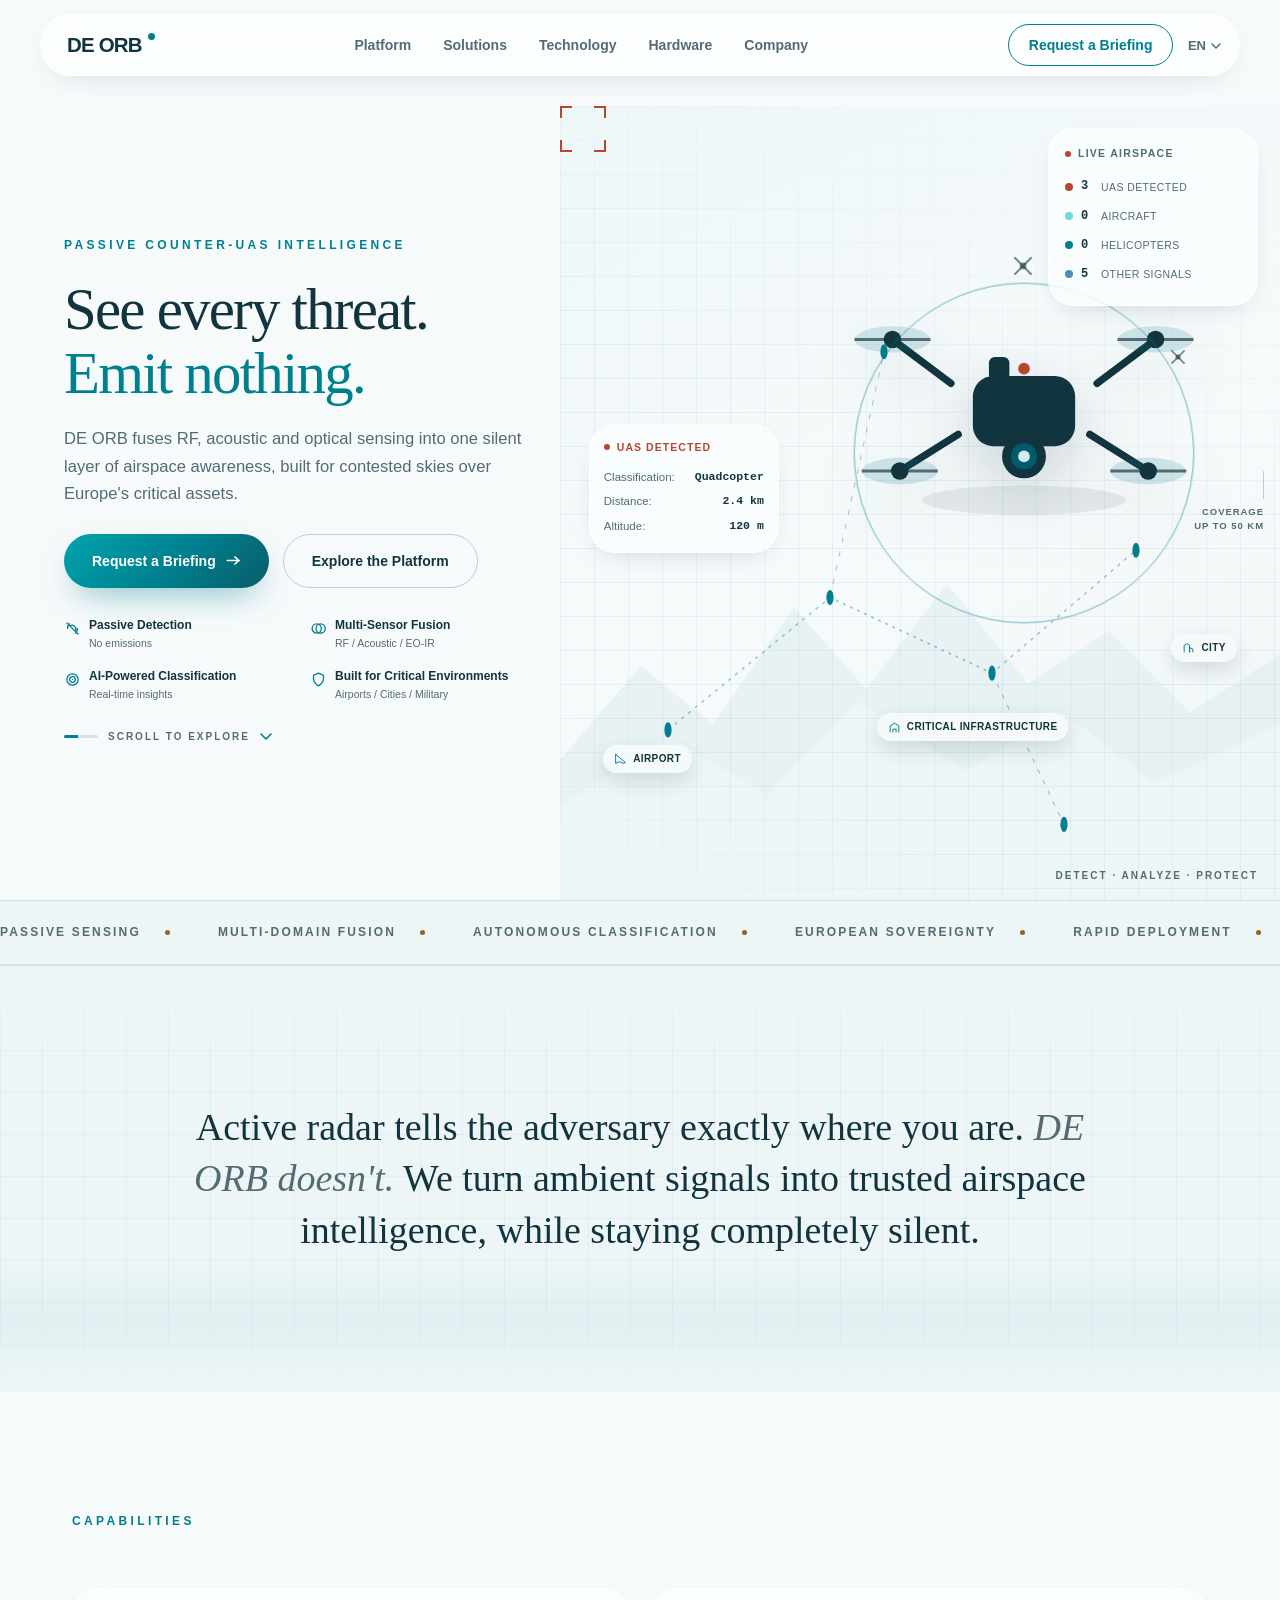
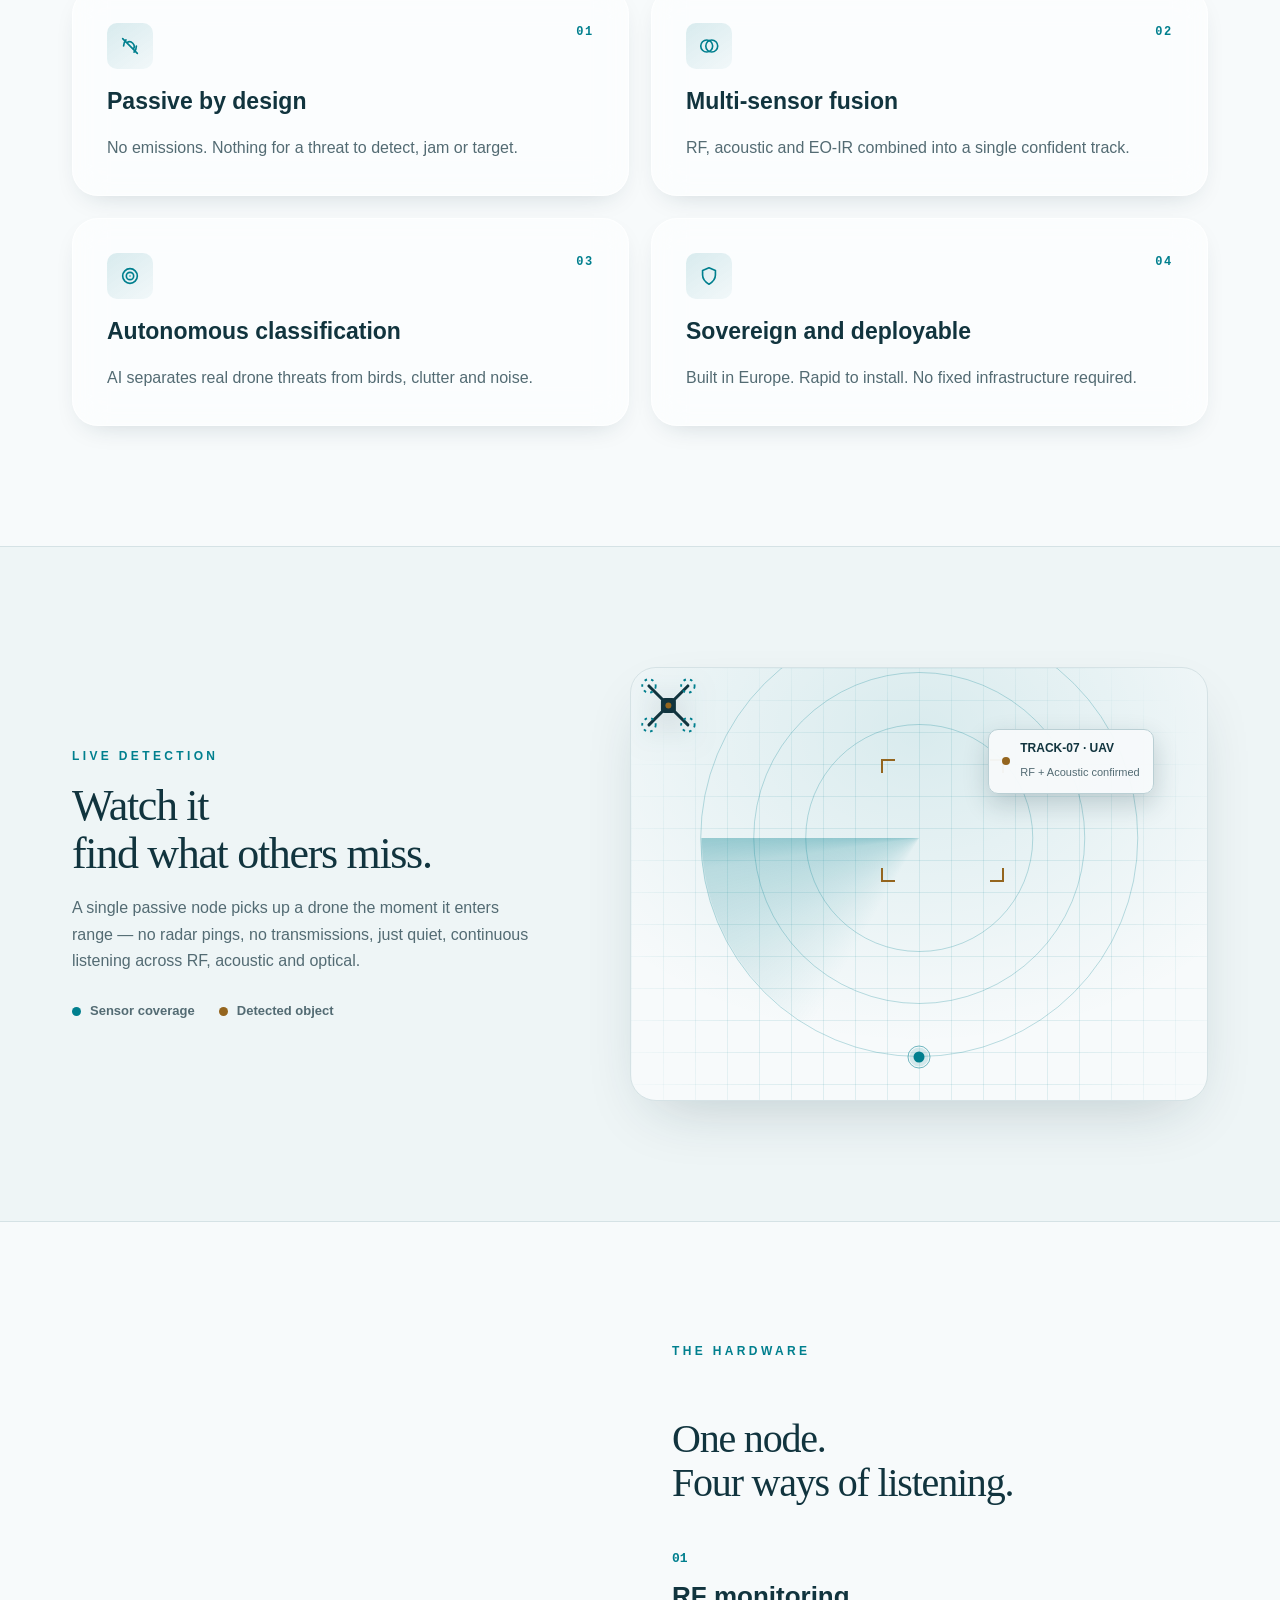
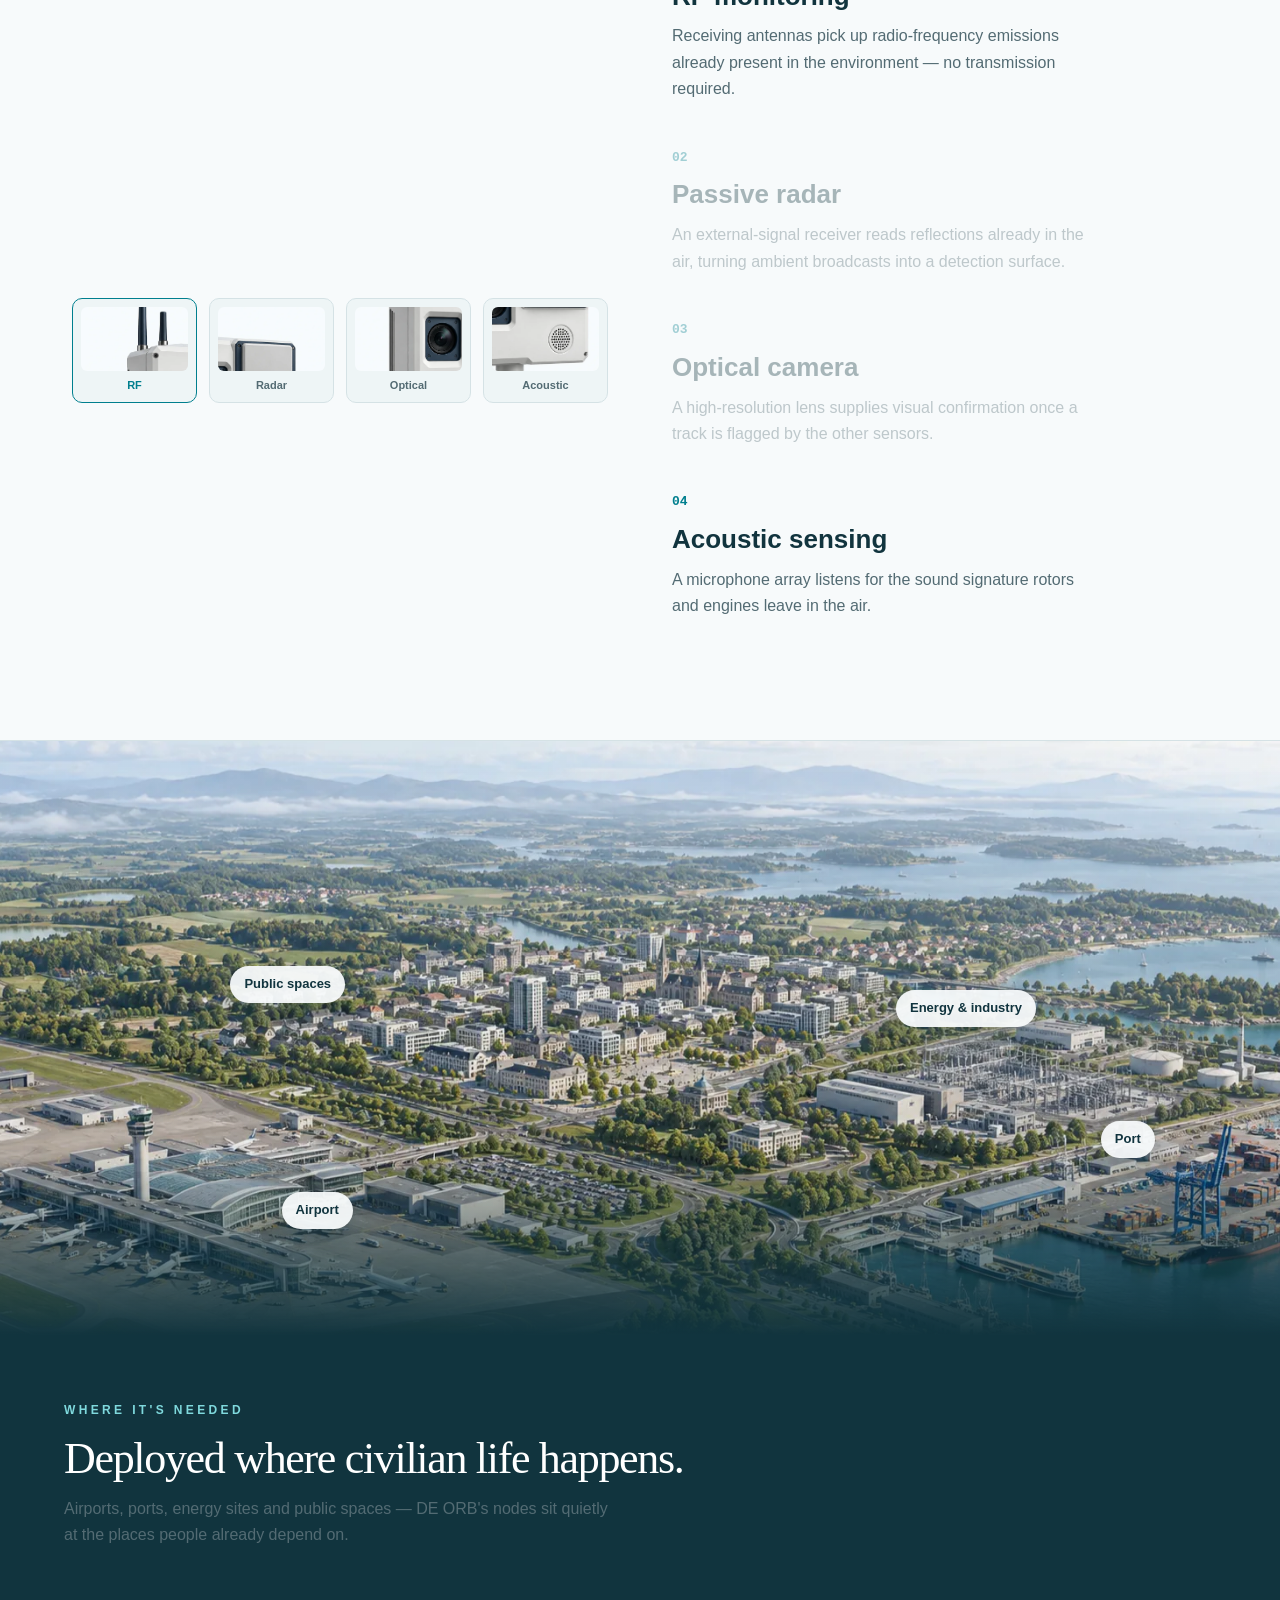
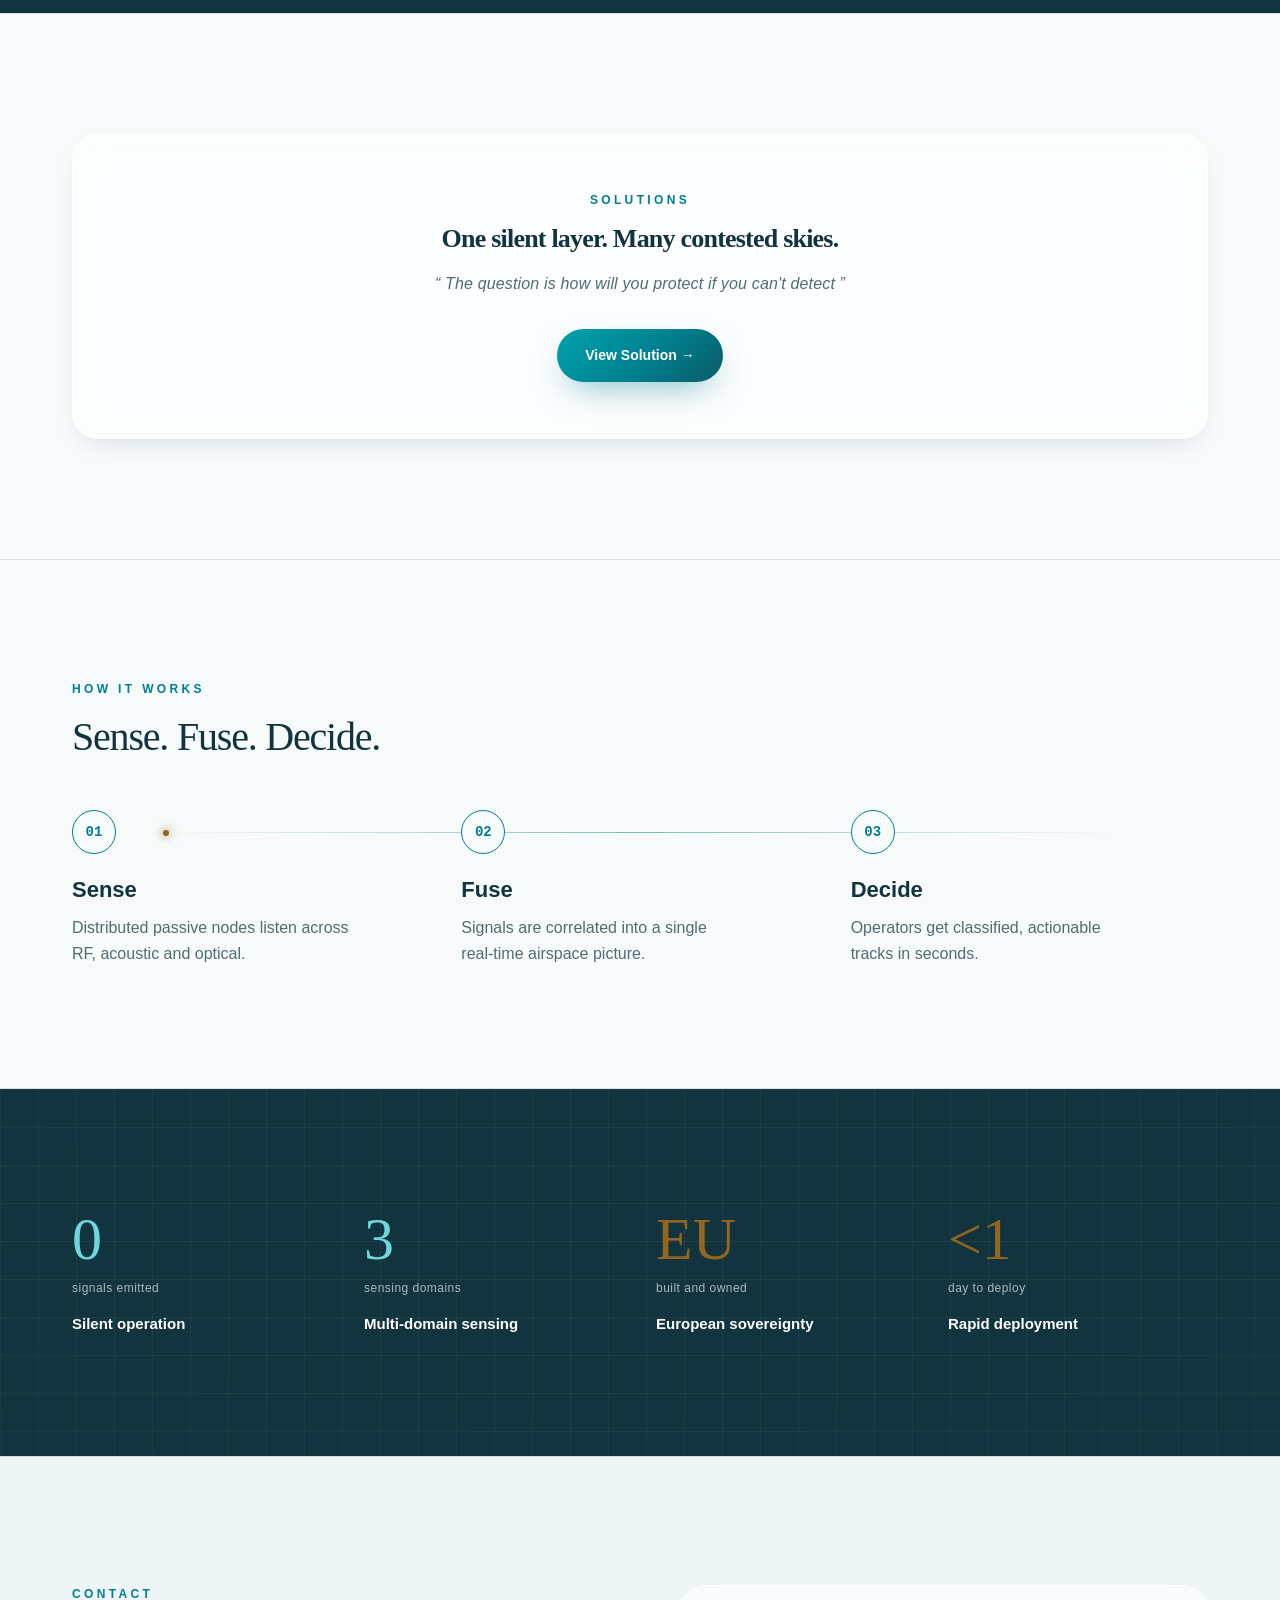
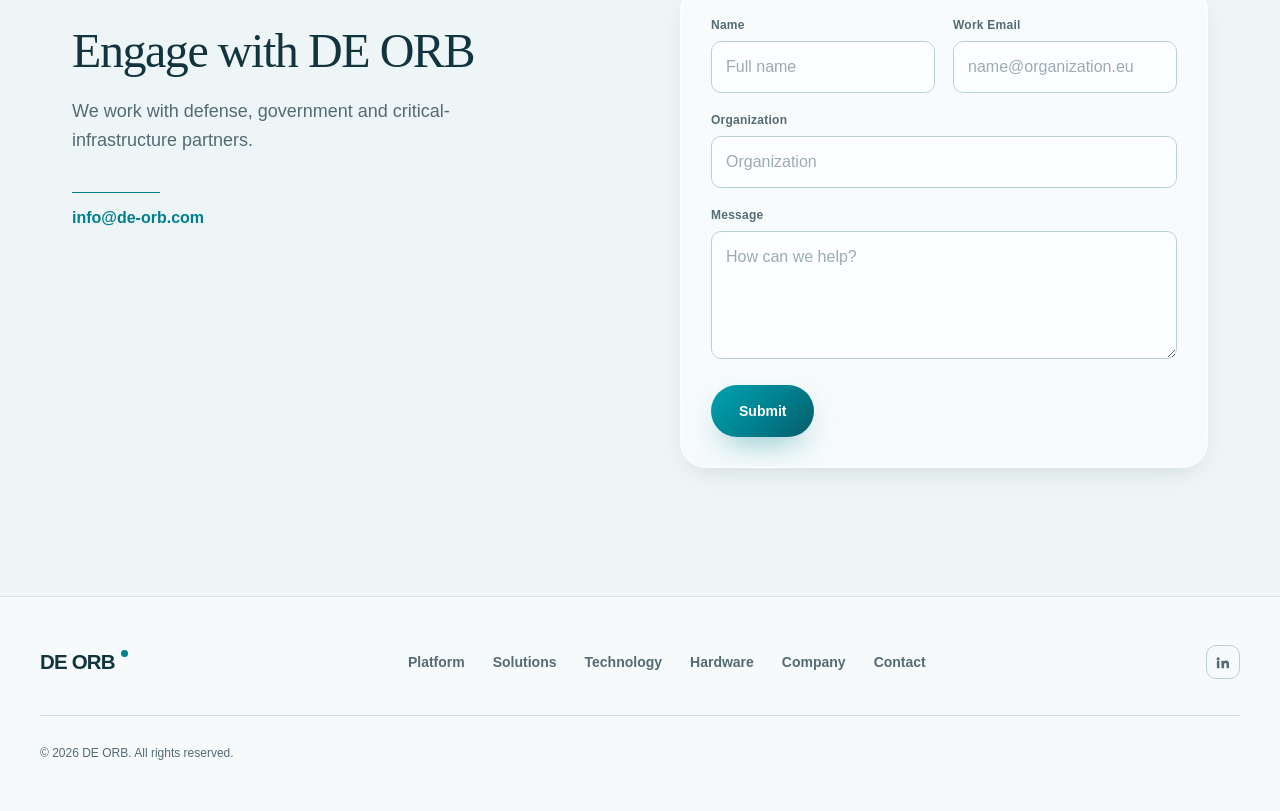
==== commit 89d1c506: "Rebuild hero to match reference: illustrated drone airspace scene Replaces the sensor-mesh console w" ====
--- a/index.html
+++ b/index.html
@@ -24,7 +24,10 @@
         <a href="#hardware">Hardware</a>
         <a href="#company">Company</a>
       </nav>
-      <div class="nav-cta"><a href="mailto:info@de-orb.com" class="btn-outline">Request a Briefing</a></div>
+      <div class="nav-cta">
+        <a href="mailto:info@de-orb.com" class="btn-outline">Request a Briefing</a>
+        <span class="lang-select" aria-label="Language: English">EN <svg viewBox="0 0 10 6" width="10" height="6"><path d="M1 1l4 4 4-4" stroke="currentColor" stroke-width="1.4" fill="none" stroke-linecap="round" stroke-linejoin="round"/></svg></span>
+      </div>
       <button class="burger" id="burger" aria-label="Menu" aria-expanded="false"><span></span><span></span><span></span></button>
     </div>
   </header>
@@ -39,68 +42,129 @@
 
   <!-- HERO -->
   <section class="hero" id="top">
-    <div class="hero-bg"></div>
-    <div class="wrap hero-inner">
-      <div class="hero-max">
-        <p class="eyebrow reveal">PASSIVE COUNTER-UAS INTELLIGENCE</p>
-        <h1 class="reveal">See every threat.<br><em>Emit nothing.</em></h1>
-        <p class="subhead reveal">DE ORB fuses RF, acoustic and optical sensing into one silent layer of airspace
-          awareness, built for contested skies over Europe's critical assets.</p>
-        <div class="hero-cta reveal">
-          <a href="mailto:info@de-orb.com" class="btn-primary">Request a Briefing</a>
-          <a href="#platform" class="btn-ghost">Explore the Platform</a>
-        </div>
-      </div>
-    </div>
-
-    <!-- HERO CONSOLE: custom sensor-mesh visual, not used anywhere else on the site -->
-    <div class="hero-console-wrap reveal" id="heroConsoleWrap">
-      <div class="hero-console" id="heroConsole" role="button" tabindex="0" aria-label="Interactive preview of DE ORB's sensor-fusion network. Click to trigger a manual scan.">
-        <div class="console-grid"></div>
-        <div class="console-vignette"></div>
-        <div class="console-scanline"></div>
-
-        <svg class="console-mesh" viewBox="0 0 100 100" preserveAspectRatio="none" aria-hidden="true">
-          <line class="mesh-line" x1="51" y1="57" x2="20" y2="22"/>
-          <line class="mesh-line" x1="51" y1="57" x2="78" y2="18"/>
-          <line class="mesh-line" x1="51" y1="57" x2="15" y2="74"/>
-          <line class="mesh-line" x1="51" y1="57" x2="82" y2="68"/>
+    <div class="hero-text">
+      <p class="eyebrow reveal">PASSIVE COUNTER-UAS INTELLIGENCE</p>
+      <h1 class="reveal">See every threat.<br><em>Emit nothing.</em></h1>
+      <p class="subhead reveal">DE ORB fuses RF, acoustic and optical sensing into one silent layer of airspace
+        awareness, built for contested skies over Europe's critical assets.</p>
+      <div class="hero-cta reveal">
+        <a href="mailto:info@de-orb.com" class="btn-primary">Request a Briefing <svg viewBox="0 0 16 10" width="15" height="9"><path d="M1 5h13.5M9.5 1l4.5 4-4.5 4" stroke="currentColor" stroke-width="1.6" fill="none" stroke-linecap="round" stroke-linejoin="round"/></svg></a>
+        <a href="#platform" class="btn-ghost">Explore the Platform</a>
+      </div>
+      <div class="feature-strip reveal stagger">
+        <div class="feature-item">
+          <svg viewBox="0 0 24 24" fill="none" stroke="currentColor" stroke-width="1.8" stroke-linecap="round"><path d="M4 4l16 16M8.5 8.5a5 5 0 0 1 7 7M5 12a10 10 0 0 1 2.6-6.7M19 12a10 10 0 0 1-2.6 6.7"/></svg>
+          <div><strong>Passive Detection</strong><span>No emissions</span></div>
+        </div>
+        <div class="feature-item">
+          <svg viewBox="0 0 24 24" fill="none" stroke="currentColor" stroke-width="1.8"><circle cx="9.5" cy="12" r="6.5"/><circle cx="15" cy="12" r="6.5"/></svg>
+          <div><strong>Multi-Sensor Fusion</strong><span>RF / Acoustic / EO-IR</span></div>
+        </div>
+        <div class="feature-item">
+          <svg viewBox="0 0 24 24" fill="none" stroke="currentColor" stroke-width="1.8"><circle cx="12" cy="12" r="8"/><circle cx="12" cy="12" r="4"/><circle cx="12" cy="12" r=".8" fill="currentColor" stroke="none"/></svg>
+          <div><strong>AI-Powered Classification</strong><span>Real-time insights</span></div>
+        </div>
+        <div class="feature-item">
+          <svg viewBox="0 0 24 24" fill="none" stroke="currentColor" stroke-width="1.8" stroke-linejoin="round"><path d="M12 3l7 3v5c0 4.5-3 7.7-7 10-4-2.3-7-5.5-7-10V6l7-3z"/></svg>
+          <div><strong>Built for Critical Environments</strong><span>Airports / Cities / Military</span></div>
+        </div>
+      </div>
+      <div class="scroll-cue reveal">
+        <span class="scroll-track"><span class="scroll-fill"></span></span>
+        SCROLL TO EXPLORE
+        <svg viewBox="0 0 12 8" width="12" height="8"><path d="M1 1l5 5 5-5" stroke="currentColor" stroke-width="1.6" fill="none" stroke-linecap="round" stroke-linejoin="round"/></svg>
+      </div>
+    </div>
+
+    <!-- HERO VISUAL: original illustrated airspace scene, built for this design — no stock imagery -->
+    <div class="hero-visual reveal" id="heroVisual">
+      <div class="airspace-scene">
+        <div class="scene-sky"></div>
+        <svg class="scene-terrain" viewBox="0 0 800 420" preserveAspectRatio="none" aria-hidden="true">
+          <path d="M0 300 L90 220 L170 270 L260 170 L340 240 L430 150 L520 235 L610 190 L700 260 L800 210 L800 420 L0 420 Z" fill="var(--surface-2)" opacity=".8"/>
+          <path d="M0 340 L120 280 L230 330 L330 250 L450 310 L560 260 L660 320 L800 270 L800 420 L0 420 Z" fill="var(--surface)"/>
         </svg>
-
-        <div class="mesh-node" style="left:20%;top:22%"><span class="tip">NODE-01</span></div>
-        <div class="mesh-node" style="left:78%;top:18%"><span class="tip">NODE-02</span></div>
-        <div class="mesh-node" style="left:15%;top:74%"><span class="tip">NODE-03</span></div>
-        <div class="mesh-node" style="left:82%;top:68%"><span class="tip">NODE-04</span></div>
-        <div class="mesh-node hub" style="left:51%;top:57%"><span class="tip">DE ORB OS · FUSION HUB</span></div>
-
-        <div class="track-trail t4" aria-hidden="true"><div class="glyph"></div></div>
-        <div class="track-trail t3" aria-hidden="true"><div class="glyph"></div></div>
-        <div class="track-trail t2" aria-hidden="true"><div class="glyph"></div></div>
-        <div class="track-trail t1" aria-hidden="true"><div class="glyph"></div></div>
-        <div class="console-ping" aria-hidden="true"></div>
-
-        <span class="console-tag live"><span class="rec"></span>SIMULATION</span>
-        <span class="console-hint" id="consoleHint">Click to scan</span>
-        <p class="console-note">Illustrative network preview — not live sensor data.</p>
-      </div>
-
-      <div class="console-readouts">
-        <div class="readout-chip">
-          <span class="rl">RF ACTIVITY</span>
-          <div class="wave-bars"><span></span><span></span><span></span><span></span><span></span><span></span></div>
-        </div>
-        <div class="readout-chip">
-          <span class="rl">NODES ONLINE</span>
-          <span class="rv"><span class="readout-dot"></span>04 / 04</span>
-        </div>
-        <div class="readout-chip">
-          <span class="rl">SESSION UPTIME</span>
-          <span class="rv" id="uptimeReadout">00:00</span>
-        </div>
-      </div>
-    </div>
-
-    <div class="scroll-cue">SCROLL</div>
+        <div class="scene-grid"></div>
+        <svg class="scene-network" viewBox="0 0 800 420" preserveAspectRatio="none" aria-hidden="true">
+          <g class="net-lines" stroke="var(--teal)" stroke-width="1" stroke-dasharray="3 5" fill="none" opacity=".4">
+            <path d="M120 330 L300 260 L480 300 L640 235"/>
+            <path d="M300 260 L360 130"/>
+            <path d="M480 300 L560 380"/>
+          </g>
+          <g class="net-nodes" fill="var(--teal)">
+            <circle cx="120" cy="330" r="4"/>
+            <circle cx="300" cy="260" r="4"/>
+            <circle cx="480" cy="300" r="4"/>
+            <circle cx="640" cy="235" r="4"/>
+            <circle cx="360" cy="130" r="4"/>
+            <circle cx="560" cy="380" r="4"/>
+          </g>
+        </svg>
+
+        <div class="mini-drone md1" aria-hidden="true">
+          <svg viewBox="0 0 60 60"><g stroke="var(--ink)" stroke-width="4" stroke-linecap="round" opacity=".55"><line x1="16" y1="16" x2="44" y2="44"/><line x1="44" y1="16" x2="16" y2="44"/></g><circle cx="30" cy="30" r="6" fill="var(--ink)" opacity=".55"/></svg>
+        </div>
+        <div class="mini-drone md2" aria-hidden="true">
+          <svg viewBox="0 0 60 60"><g stroke="var(--ink)" stroke-width="4" stroke-linecap="round" opacity=".55"><line x1="16" y1="16" x2="44" y2="44"/><line x1="44" y1="16" x2="16" y2="44"/></g><circle cx="30" cy="30" r="6" fill="var(--ink)" opacity=".55"/></svg>
+        </div>
+        <div class="mini-drone md3" aria-hidden="true">
+          <svg viewBox="0 0 60 60"><g stroke="var(--ink)" stroke-width="4" stroke-linecap="round" opacity=".55"><line x1="16" y1="16" x2="44" y2="44"/><line x1="44" y1="16" x2="16" y2="44"/></g><circle cx="30" cy="30" r="6" fill="var(--ink)" opacity=".55"/></svg>
+        </div>
+        <div class="lock-cycle" aria-hidden="true"><span class="lc-corner tl"></span><span class="lc-corner tr"></span><span class="lc-corner bl"></span><span class="lc-corner br"></span></div>
+
+        <div class="drone-hero" aria-hidden="true">
+          <div class="drone-rings"></div>
+          <svg viewBox="0 0 260 190" class="drone-svg">
+            <ellipse cx="130" cy="150" rx="70" ry="10" fill="var(--ink)" opacity=".08"/>
+            <g stroke="var(--ink)" stroke-width="5" stroke-linecap="round">
+              <line x1="80" y1="70" x2="40" y2="40"/>
+              <line x1="180" y1="70" x2="220" y2="40"/>
+              <line x1="85" y1="105" x2="45" y2="130"/>
+              <line x1="175" y1="105" x2="215" y2="130"/>
+            </g>
+            <g class="prop-blur">
+              <ellipse cx="40" cy="40" rx="26" ry="9" fill="var(--teal)" opacity=".16"/>
+              <ellipse cx="220" cy="40" rx="26" ry="9" fill="var(--teal)" opacity=".16"/>
+              <ellipse cx="45" cy="130" rx="26" ry="9" fill="var(--teal)" opacity=".16"/>
+              <ellipse cx="215" cy="130" rx="26" ry="9" fill="var(--teal)" opacity=".16"/>
+            </g>
+            <g class="prop-blade" style="transform-origin:40px 40px"><line x1="14" y1="40" x2="66" y2="40" stroke="var(--muted)" stroke-width="2"/></g>
+            <g class="prop-blade" style="transform-origin:220px 40px"><line x1="194" y1="40" x2="246" y2="40" stroke="var(--muted)" stroke-width="2"/></g>
+            <g class="prop-blade" style="transform-origin:45px 130px"><line x1="19" y1="130" x2="71" y2="130" stroke="var(--muted)" stroke-width="2"/></g>
+            <g class="prop-blade" style="transform-origin:215px 130px"><line x1="189" y1="130" x2="241" y2="130" stroke="var(--muted)" stroke-width="2"/></g>
+            <g fill="var(--ink)"><circle cx="40" cy="40" r="6"/><circle cx="220" cy="40" r="6"/><circle cx="45" cy="130" r="6"/><circle cx="215" cy="130" r="6"/></g>
+            <rect x="95" y="65" width="70" height="48" rx="14" fill="var(--ink)"/>
+            <rect x="106" y="52" width="14" height="16" rx="4" fill="var(--ink)"/>
+            <circle cx="130" cy="60" r="4" fill="var(--danger)" class="status-led"/>
+            <circle cx="130" cy="120" r="15" fill="var(--ink)"/>
+            <circle cx="130" cy="120" r="9" fill="var(--teal-deep)"/>
+            <circle cx="130" cy="120" r="4" fill="#cdeef0"/>
+          </svg>
+        </div>
+
+        <div class="panel-airspace glass-card reveal">
+          <p class="pa-head"><span class="pa-dot"></span>LIVE AIRSPACE</p>
+          <div class="pa-row"><span class="pa-swatch danger"></span><span class="pa-val" id="statUas">3</span><span class="pa-lab">UAS DETECTED</span></div>
+          <div class="pa-row"><span class="pa-swatch cyan"></span><span class="pa-val">0</span><span class="pa-lab">AIRCRAFT</span></div>
+          <div class="pa-row"><span class="pa-swatch teal"></span><span class="pa-val">0</span><span class="pa-lab">HELICOPTERS</span></div>
+          <div class="pa-row"><span class="pa-swatch blue"></span><span class="pa-val" id="statSignals">5</span><span class="pa-lab">OTHER SIGNALS</span></div>
+        </div>
+
+        <div class="panel-detected glass-card reveal">
+          <p class="pd-head"><span class="pd-dot"></span>UAS DETECTED</p>
+          <div class="pd-row"><span>Classification:</span><strong>Quadcopter</strong></div>
+          <div class="pd-row"><span>Distance:</span><strong id="statDistance">2.4 km</strong></div>
+          <div class="pd-row"><span>Altitude:</span><strong id="statAltitude">120 m</strong></div>
+        </div>
+
+        <span class="pin-badge pin-airport"><svg viewBox="0 0 24 24" fill="none" stroke="currentColor" stroke-width="1.8"><path d="M3 21l7-3 7 3 4-1.5L3 4z"/></svg>AIRPORT</span>
+        <span class="pin-badge pin-infra"><svg viewBox="0 0 24 24" fill="none" stroke="currentColor" stroke-width="1.8"><path d="M4 21V9l8-5 8 5v12M9 21v-6h6v6"/></svg>CRITICAL INFRASTRUCTURE</span>
+        <span class="pin-badge pin-city"><svg viewBox="0 0 24 24" fill="none" stroke="currentColor" stroke-width="1.8"><path d="M4 21V8l5-3 5 3v13M14 21v-9l6 3v6"/></svg>CITY</span>
+
+        <div class="coverage-label"><span class="cov-tick"></span>COVERAGE<br>UP TO 50 KM</div>
+        <div class="scene-tagline">DETECT&nbsp;&middot;&nbsp;ANALYZE&nbsp;&middot;&nbsp;PROTECT</div>
+      </div>
+    </div>
   </section>
 
   <!-- MARQUEE -->
--- a/assets/style.css
+++ b/assets/style.css
@@ -11,6 +11,7 @@
   --teal-bright: #00a3ad;
   --amber: #94651e;
   --amber-deep: #785d35;
+  --danger: #b8452f;
   --line: #d5e2e5;
   --line-2: #bacfd4;
   --radius-sm: 10px;
@@ -193,14 +194,11 @@
 
 /* ============ HERO ============ */
 .hero { position: relative; min-height: 100svh; display: flex; align-items: center; overflow: hidden; }
-@media (max-width: 960px) { .hero { flex-direction: column; justify-content: center; padding-bottom: 48px; } }
-
-.hero-bg {
-  position: absolute; inset: 0;
-  background:
-    radial-gradient(60% 55% at 78% 18%, rgba(0,127,142,.10) 0%, rgba(0,127,142,0) 60%),
-    radial-gradient(50% 45% at 12% 85%, rgba(148,101,30,.08) 0%, rgba(148,101,30,0) 60%),
-    var(--paper);
+@media (max-width: 960px) { .hero { flex-direction: column; align-items: stretch; min-height: 0; padding-bottom: 0; } }
+
+.lang-select {
+  display: inline-flex; align-items: center; gap: 5px; font-size: 13px; font-weight: 600; color: var(--muted);
+  padding: 0 10px; cursor: default;
 }
 
 @keyframes spin { to { transform: rotate(360deg); } }
@@ -209,172 +207,164 @@
   50% { box-shadow: 0 0 0 14px rgba(148,101,30,0); }
 }
 
-/* ============ HERO CONSOLE (new hero visual) ============ */
-.hero-console-wrap {
-  position: absolute; right: 4vw; top: 50%; transform: translateY(-50%); z-index: 2;
-  width: clamp(300px, 34vw, 460px); perspective: 1400px; pointer-events: auto;
-}
-@media (max-width: 960px) { .hero-console-wrap { position: relative; right: auto; top: auto; transform: none; width: min(420px, 88vw); margin: 48px auto 0; } }
-
-.hero-console {
-  position: relative; aspect-ratio: 1 / 1.02; border-radius: var(--radius-lg);
-  background: linear-gradient(160deg, rgba(255,255,255,.7), rgba(255,255,255,.35));
-  backdrop-filter: blur(18px) saturate(160%); -webkit-backdrop-filter: blur(18px) saturate(160%);
-  border: 1px solid rgba(255,255,255,.8);
-  box-shadow: var(--shadow-lg);
-  overflow: hidden; cursor: pointer;
-  transition: transform .25s ease-out;
-  transform-style: preserve-3d;
-}
-
-.console-grid {
-  position: absolute; inset: 0; pointer-events: none;
-  background-image: linear-gradient(rgba(0,127,142,.10) 1px, transparent 1px), linear-gradient(90deg, rgba(0,127,142,.10) 1px, transparent 1px);
-  background-size: 26px 26px;
-  mask-image: radial-gradient(circle at 50% 50%, #000 60%, transparent 96%);
-  -webkit-mask-image: radial-gradient(circle at 50% 50%, #000 60%, transparent 96%);
-}
-.console-vignette { position: absolute; inset: 0; pointer-events: none; background: radial-gradient(120% 100% at 50% 0%, rgba(0,127,142,.12), transparent 60%); }
-
-.console-scanline {
-  position: absolute; left: 0; right: 0; height: 46%; pointer-events: none;
-  background: linear-gradient(180deg, rgba(0,163,173,0) 0%, rgba(0,163,173,.12) 45%, rgba(0,163,173,.22) 50%, rgba(0,163,173,.12) 55%, rgba(0,163,173,0) 100%);
-  animation: consoleScan 5s ease-in-out infinite;
-  mix-blend-mode: multiply;
-}
-@keyframes consoleScan { 0% { top: -46%; } 50% { top: 100%; } 100% { top: -46%; } }
-
-.console-mesh { position: absolute; inset: 0; pointer-events: none; }
-.mesh-line { stroke: rgba(0,127,142,.32); stroke-width: .6; stroke-dasharray: 2 2.2; }
-.mesh-node {
-  position: absolute; width: 8px; height: 8px; margin: -4px; border-radius: 50%;
-  background: var(--teal); box-shadow: 0 0 0 3px rgba(0,127,142,.14);
-}
-.mesh-node::after {
-  content: ""; position: absolute; inset: -8px; border-radius: 50%; border: 1px solid rgba(0,127,142,.35);
-  animation: nodePulse 3.2s ease-out infinite;
-}
-.mesh-node.hub { width: 12px; height: 12px; margin: -6px; background: var(--teal-deep); box-shadow: 0 0 0 5px rgba(0,127,142,.18); }
-.mesh-node .tip {
-  position: absolute; bottom: calc(100% + 8px); left: 50%; transform: translateX(-50%) translateY(4px);
-  background: var(--ink); color: #fff; font-size: 10px; font-weight: 700; letter-spacing: .04em;
-  padding: 4px 8px; border-radius: 5px; white-space: nowrap; opacity: 0; pointer-events: none;
-  transition: opacity .25s, transform .25s;
-}
-.mesh-node:hover .tip { opacity: 1; transform: translateX(-50%) translateY(0); }
-
-.track-trail {
-  position: absolute; width: 12px; height: 12px; margin: -6px; pointer-events: none;
-  animation: trackMove 9s cubic-bezier(.4, 0, .4, 1) infinite;
-}
-.track-trail .glyph {
-  width: 100%; height: 100%; background: var(--amber); transform: rotate(45deg);
-  box-shadow: 0 0 10px 1px rgba(148,101,30,.4);
-}
-.track-trail.t2 { animation-delay: -1.1s; opacity: .5; transform: scale(.78); }
-.track-trail.t3 { animation-delay: -2.2s; opacity: .28; transform: scale(.58); }
-.track-trail.t4 { animation-delay: -3.3s; opacity: .14; transform: scale(.4); }
-@keyframes trackMove {
-  0%   { left: -8%;  top: 84%; opacity: 0; }
-  10%  { opacity: 1; }
-  46%  { left: 44%;  top: 62%; }
-  53%  { left: 51%;  top: 57%; }
-  60%  { left: 58%;  top: 52%; }
-  90%  { opacity: 1; }
-  100% { left: 112%; top: 6%; opacity: 0; }
-}
-
-.console-ping {
-  position: absolute; left: 51%; top: 57%; width: 10px; height: 10px; margin: -5px; border-radius: 50%;
-  border: 1.5px solid var(--amber); animation: consolePing 9s ease-out infinite; pointer-events: none;
-}
-@keyframes consolePing {
-  0%, 44%, 66%, 100% { transform: scale(.3); opacity: 0; }
-  50% { transform: scale(1); opacity: .9; }
-  58% { transform: scale(2.4); opacity: 0; }
-}
-.hero-console.manual-ping .console-ping { animation: consolePingManual 1.1s ease-out; }
-@keyframes consolePingManual { 0% { transform: scale(.3); opacity: .9; } 100% { transform: scale(3.2); opacity: 0; } }
-
-.console-tag {
-  position: absolute; display: inline-flex; align-items: center; gap: 6px; pointer-events: none;
-  font-size: 10px; font-weight: 700; letter-spacing: .12em; color: var(--muted);
-  background: rgba(255,255,255,.7); padding: 5px 9px; border-radius: var(--radius-pill); border: 1px solid var(--line);
-}
-.console-tag.live { top: 16px; left: 16px; }
-.console-tag.live .rec { width: 6px; height: 6px; border-radius: 50%; background: var(--amber); animation: coreBlip 2s ease-in-out infinite; }
-.console-note { position: absolute; bottom: 14px; left: 16px; right: 16px; font-size: 9.5px; color: rgba(83,107,115,.75); letter-spacing: .01em; pointer-events: none; }
-.console-hint {
-  position: absolute; top: 16px; right: 16px; font-size: 10px; font-weight: 600; color: var(--teal); pointer-events: none;
-  background: rgba(255,255,255,.7); padding: 5px 9px; border-radius: var(--radius-pill); border: 1px solid var(--line);
-  opacity: .85; transition: opacity .3s;
-}
-.hero-console:hover .console-hint { opacity: 1; }
-.hero-console.manual-ping .console-hint { color: var(--amber); }
-
-/* sidebar readout chips beneath the console */
-.console-readouts { display: grid; grid-template-columns: repeat(3, 1fr); gap: 10px; margin-top: 16px; }
-.readout-chip {
-  background: rgba(255,255,255,.55); backdrop-filter: blur(10px); border: 1px solid var(--line);
-  border-radius: var(--radius-sm); padding: 10px 12px;
-}
-.readout-chip .rl { display: block; font-size: 9px; font-weight: 700; letter-spacing: .1em; color: var(--muted); margin-bottom: 6px; }
-.readout-chip .rv { font-size: 13px; font-weight: 700; color: var(--ink); font-family: ui-monospace, Menlo, monospace; }
-.wave-bars { display: flex; align-items: flex-end; gap: 2.5px; height: 16px; }
-.wave-bars span { width: 3px; background: var(--teal); border-radius: 1px; animation: waveBar 1.2s ease-in-out infinite; }
-.wave-bars span:nth-child(1) { animation-delay: -.9s; }
-.wave-bars span:nth-child(2) { animation-delay: -.5s; }
-.wave-bars span:nth-child(3) { animation-delay: -1.1s; }
-.wave-bars span:nth-child(4) { animation-delay: -.2s; }
-.wave-bars span:nth-child(5) { animation-delay: -.7s; }
-.wave-bars span:nth-child(6) { animation-delay: -.4s; }
-@keyframes waveBar { 0%, 100% { height: 4px; } 50% { height: 16px; } }
-.readout-dot { display: inline-block; width: 6px; height: 6px; border-radius: 50%; background: var(--teal); margin-right: 5px; box-shadow: 0 0 0 2px rgba(0,127,142,.15); }
-
-@media (max-width: 640px) { .console-readouts { grid-template-columns: repeat(3, 1fr); gap: 8px; } .readout-chip { padding: 8px 9px; } }
-
-.hero-inner { position: relative; width: 100%; padding: calc(var(--header) + 56px) 0 80px; z-index: 1; }
-.hero-max { max-width: 720px; }
+.hero-text { flex: 0 0 auto; width: min(560px, 44vw); padding: calc(var(--header) + 16px) 24px 32px max(24px, calc((100vw - var(--max)) / 2 + 24px)); z-index: 2; }
+@media (max-width: 960px) { .hero-text { width: 100%; padding: calc(var(--header) + 12px) 24px 0; } }
 
 .eyebrow { display: inline-block; font-size: 12px; font-weight: 700; letter-spacing: .28em; color: var(--teal); margin-bottom: 22px; }
 
-.hero h1 { font-size: clamp(40px, 7vw, 78px); }
+.hero h1 { font-size: clamp(38px, 4.6vw, 62px); }
 .hero h1 em { font-style: normal; color: var(--teal); }
 
-.subhead { margin-top: 28px; font-size: clamp(16px, 2vw, 19px); color: var(--muted); max-width: 600px; }
-
-.hero-cta { margin-top: 36px; display: flex; flex-direction: column; gap: 14px; }
+.subhead { margin-top: 20px; font-size: clamp(15px, 1.3vw, 17px); color: var(--muted); max-width: 520px; }
+
+.hero-cta { margin-top: 26px; display: flex; flex-direction: column; gap: 14px; }
 @media (min-width: 560px) { .hero-cta { flex-direction: row; } }
 
 .btn-primary {
-  position: relative; overflow: hidden; display: inline-flex; justify-content: center; align-items: center;
-  background: var(--gradient-brand); color: #fff; padding: 15px 30px; font-size: 14px; font-weight: 700;
+  position: relative; overflow: hidden; display: inline-flex; justify-content: center; align-items: center; gap: 10px;
+  background: var(--gradient-brand); color: #fff; padding: 15px 28px; font-size: 14px; font-weight: 700;
   border-radius: var(--radius-pill); border: none; cursor: pointer; transition: transform .3s, box-shadow .3s;
   box-shadow: 0 14px 34px -12px rgba(0,127,142,.55);
 }
+.btn-primary svg { transition: transform .3s; }
 .btn-primary::after {
   content: ""; position: absolute; inset: 0; background: rgba(255,255,255,.25);
   transform: translateX(-110%) skewX(-15deg); transition: transform .6s ease;
 }
 .btn-primary:hover { transform: translateY(-2px); box-shadow: 0 18px 40px -10px rgba(0,127,142,.6); }
+.btn-primary:hover svg { transform: translateX(3px); }
 .btn-primary:hover::after { transform: translateX(110%) skewX(-15deg); }
 
 .btn-ghost {
   display: inline-flex; justify-content: center; align-items: center; border: 1px solid var(--line-2);
-  color: var(--ink); padding: 15px 30px; font-size: 14px; font-weight: 600; border-radius: var(--radius-pill);
+  color: var(--ink); padding: 15px 28px; font-size: 14px; font-weight: 600; border-radius: var(--radius-pill);
   transition: border-color .3s, background .3s, transform .3s;
 }
 .btn-ghost:hover { border-color: var(--teal); background: var(--surface); transform: translateY(-2px); }
 
+/* feature strip under the CTAs — compact single row, matches reference */
+.feature-strip { margin-top: 30px; display: grid; grid-template-columns: repeat(2, 1fr); gap: 18px 20px; max-width: 480px; }
+.feature-item { display: flex; align-items: flex-start; gap: 8px; }
+.feature-item svg { width: 17px; height: 17px; flex-shrink: 0; color: var(--teal); margin-top: 2px; }
+.feature-item strong { display: block; font-size: 12px; font-weight: 700; color: var(--ink); line-height: 1.3; }
+.feature-item span { display: block; font-size: 10.5px; color: var(--muted); margin-top: 1px; }
+
 .scroll-cue {
-  position: absolute; bottom: 28px; left: 50%; transform: translateX(-50%);
-  color: var(--muted); font-size: 10px; letter-spacing: .3em; display: flex; flex-direction: column; align-items: center; gap: 8px;
-}
-.scroll-cue::after {
-  content: ""; width: 1px; height: 26px; background: linear-gradient(to bottom, var(--teal), transparent);
-  animation: scrollLine 1.8s ease-in-out infinite;
-}
-@keyframes scrollLine { 0% { transform: scaleY(0); transform-origin: top; } 50% { transform: scaleY(1); transform-origin: top; } 51% { transform-origin: bottom; } 100% { transform: scaleY(0); transform-origin: bottom; } }
+  margin-top: 26px; display: flex; align-items: center; gap: 10px;
+  color: var(--muted); font-size: 10px; font-weight: 700; letter-spacing: .2em;
+}
+.scroll-cue svg { color: var(--teal); }
+.scroll-track { width: 34px; height: 3px; border-radius: 2px; background: var(--line); overflow: hidden; }
+.scroll-fill { display: block; height: 100%; width: 40%; background: var(--teal); animation: scrollFill 2.2s ease-in-out infinite; }
+@keyframes scrollFill { 0% { transform: translateX(-100%); } 100% { transform: translateX(250%); } }
+@media (max-width: 960px) { .scroll-cue { display: none; } }
+
+/* ============ HERO VISUAL: original illustrated airspace scene ============ */
+.hero-visual { flex: 1 1 auto; align-self: stretch; position: relative; min-height: 640px; overflow: hidden; }
+@media (max-width: 960px) { .hero-visual { min-height: 420px; margin-top: 32px; } }
+@media (max-width: 640px) { .hero-visual { min-height: 340px; } }
+
+.airspace-scene { position: absolute; left: 0; right: 0; bottom: 0; top: calc(var(--header) + 14px); }
+@media (max-width: 960px) { .airspace-scene { top: 0; } }
+.scene-sky { position: absolute; inset: 0; background: linear-gradient(155deg, #eef7f8 0%, var(--paper) 55%, var(--surface) 100%); }
+.scene-terrain { position: absolute; left: 0; right: 0; bottom: 0; width: 100%; height: 62%; }
+.scene-grid {
+  position: absolute; inset: 0; pointer-events: none;
+  background-image: linear-gradient(rgba(0,127,142,.07) 1px, transparent 1px), linear-gradient(90deg, rgba(0,127,142,.07) 1px, transparent 1px);
+  background-size: 34px 34px;
+  mask-image: linear-gradient(200deg, transparent 10%, #000 45%, #000 80%, transparent 100%);
+  -webkit-mask-image: linear-gradient(200deg, transparent 10%, #000 45%, #000 80%, transparent 100%);
+}
+.scene-network { position: absolute; inset: 0; width: 100%; height: 100%; }
+.net-nodes circle { animation: nodePulse2 3s ease-in-out infinite; transform-box: fill-box; transform-origin: center; }
+@keyframes nodePulse2 { 0%, 100% { opacity: .55; } 50% { opacity: 1; } }
+
+.mini-drone { position: absolute; width: 34px; height: 34px; animation: miniFloat 6s ease-in-out infinite; }
+.mini-drone svg { width: 100%; height: 100%; }
+.md1 { top: 18%; left: 62%; animation-delay: 0s; }
+.md2 { top: 30%; left: 84%; animation-delay: -2s; width: 26px; height: 26px; }
+.md3 { top: 46%; left: 8%; animation-delay: -4s; width: 22px; height: 22px; }
+@keyframes miniFloat { 0%, 100% { transform: translateY(0); } 50% { transform: translateY(-8px); } }
+
+.lock-cycle { position: absolute; width: 46px; height: 46px; pointer-events: none; animation: lockCycle 9s ease-in-out infinite; }
+.lc-corner { position: absolute; width: 12px; height: 12px; border-color: var(--danger); border-style: solid; border-width: 0; }
+.lc-corner.tl { top: 0; left: 0; border-top-width: 2px; border-left-width: 2px; }
+.lc-corner.tr { top: 0; right: 0; border-top-width: 2px; border-right-width: 2px; }
+.lc-corner.bl { bottom: 0; left: 0; border-bottom-width: 2px; border-left-width: 2px; }
+.lc-corner.br { bottom: 0; right: 0; border-bottom-width: 2px; border-right-width: 2px; }
+@keyframes lockCycle {
+  0%, 6%   { top: 15%; left: 61%; opacity: 0; }
+  10%, 26% { opacity: 1; }
+  30%      { opacity: 0; top: 28%; left: 83%; }
+  36%, 56% { opacity: 1; }
+  60%      { opacity: 0; top: 44%; left: 7%; }
+  66%, 90% { opacity: 1; }
+  96%, 100% { opacity: 0; top: 15%; left: 61%; }
+}
+
+.drone-hero { position: absolute; top: 22%; left: 38%; width: min(38vw, 380px); animation: droneHover 5s ease-in-out infinite; filter: drop-shadow(0 20px 30px rgba(17,52,62,.18)); }
+@media (max-width: 960px) { .drone-hero { top: 16%; left: 30%; width: min(60vw, 320px); } }
+@keyframes droneHover { 0%, 100% { transform: translateY(0) rotate(-1.5deg); } 50% { transform: translateY(-14px) rotate(1.5deg); } }
+.drone-rings {
+  position: absolute; left: 50%; top: 62%; width: 90%; aspect-ratio: 1; transform: translate(-50%, -50%);
+  border-radius: 50%; border: 1px solid rgba(0,127,142,.18);
+}
+.drone-rings::before, .drone-rings::after {
+  content: ""; position: absolute; inset: 0; border-radius: 50%; border: 1px solid rgba(0,127,142,.22);
+  animation: pulseRing2 4s ease-out infinite;
+}
+.drone-rings::after { animation-delay: 2s; }
+@keyframes pulseRing2 { 0% { transform: scale(.5); opacity: .7; } 100% { transform: scale(1.15); opacity: 0; } }
+.drone-svg { width: 100%; height: auto; display: block; }
+.prop-blade { animation: rotorSpin .1s linear infinite; }
+.status-led { animation: coreBlip 1.6s ease-in-out infinite; }
+
+.panel-airspace {
+  position: absolute; top: 22px; right: 22px; width: 210px; padding: 16px;
+}
+.pa-head { display: flex; align-items: center; gap: 7px; font-size: 10.5px; font-weight: 700; letter-spacing: .12em; color: var(--muted); margin-bottom: 10px; }
+.pa-dot { width: 6px; height: 6px; border-radius: 50%; background: var(--danger); animation: coreBlip 2s ease-in-out infinite; }
+.pa-row { display: flex; align-items: center; gap: 8px; padding: 5px 0; font-size: 12px; }
+.pa-swatch { width: 8px; height: 8px; border-radius: 50%; flex-shrink: 0; }
+.pa-swatch.danger { background: var(--danger); }
+.pa-swatch.cyan { background: #6fd6db; }
+.pa-swatch.teal { background: var(--teal); }
+.pa-swatch.blue { background: #4a8fae; }
+.pa-val { font-weight: 700; color: var(--ink); font-family: ui-monospace, Menlo, monospace; min-width: 12px; }
+.pa-lab { color: var(--muted); font-size: 10.5px; letter-spacing: .04em; }
+
+.panel-detected {
+  position: absolute; top: 40%; left: 4%; width: 190px; padding: 14px;
+}
+@media (max-width: 960px) { .panel-detected { left: 2%; top: 168px; width: 160px; } }
+.pd-head { display: flex; align-items: center; gap: 7px; font-size: 10.5px; font-weight: 700; letter-spacing: .1em; color: var(--danger); margin-bottom: 9px; }
+.pd-dot { width: 6px; height: 6px; border-radius: 50%; background: var(--danger); }
+.pd-row { display: flex; justify-content: space-between; gap: 10px; font-size: 11.5px; color: var(--muted); padding: 3px 0; }
+.pd-row strong { color: var(--ink); font-family: ui-monospace, Menlo, monospace; font-weight: 700; }
+
+.pin-badge {
+  position: absolute; display: inline-flex; align-items: center; gap: 6px; font-size: 10px; font-weight: 700; letter-spacing: .04em;
+  color: var(--ink); background: rgba(247,250,251,.92); padding: 6px 11px; border-radius: var(--radius-pill);
+  box-shadow: 0 8px 20px rgba(17,52,62,.14); white-space: nowrap;
+}
+.pin-badge svg { width: 13px; height: 13px; color: var(--teal); flex-shrink: 0; }
+.pin-airport { bottom: 16%; left: 6%; }
+.pin-infra { bottom: 20%; left: 44%; }
+.pin-city { bottom: 30%; right: 6%; }
+@media (max-width: 960px) { .pin-badge { font-size: 9px; padding: 5px 9px; } .pin-infra { left: 38%; } }
+@media (max-width: 640px) { .pin-infra, .pin-city, .pin-airport { display: none; } }
+
+.coverage-label {
+  position: absolute; right: 16px; top: 46%; font-size: 9.5px; font-weight: 700; letter-spacing: .1em; color: var(--muted);
+  text-align: right; line-height: 1.5;
+}
+.cov-tick { display: block; margin-left: auto; width: 1px; height: 28px; background: var(--line-2); margin-bottom: 6px; }
+@media (max-width: 960px) { .coverage-label { display: none; } }
+
+.scene-tagline {
+  position: absolute; bottom: 16px; right: 22px; font-size: 10px; font-weight: 700; letter-spacing: .2em; color: var(--muted);
+}
+@media (max-width: 640px) { .scene-tagline { display: none; } }
 
 /* ============ SECTIONS ============ */
 section { position: relative; }
@@ -682,9 +672,10 @@
 .tilt-3d { transform-style: preserve-3d; transition: transform .35s ease; will-change: transform; }
 
 @media (prefers-reduced-motion: reduce) {
-  .sweep, .ring, .core, .wordmark i, .scroll-cue::after, .btn-primary::after,
+  .sweep, .ring, .core, .wordmark i, .scroll-cue::after, .scroll-fill, .btn-primary::after,
   .marquee-track, .radar-sweep-2, .node-pulse, .drone-track, .drone-body, .rotor, .lock-box, .telemetry, .tele-dot,
-  .console-scanline, .mesh-node::after, .track-trail, .console-ping, .wave-bars span {
+  .mini-drone, .lock-cycle, .drone-hero, .drone-rings::before, .drone-rings::after, .prop-blade, .status-led,
+  .pa-dot, .net-nodes circle {
     animation: none !important;
   }
   .reveal, .line-draw { opacity: 1; transform: none; transition: none; }
@@ -693,9 +684,6 @@
   .drone-track { left: 50% !important; top: 28% !important; }
   .lock-box { left: 44% !important; top: 16% !important; opacity: 1 !important; transform: none !important; }
   .telemetry { opacity: 1 !important; }
-  .track-trail { left: 51% !important; top: 57% !important; opacity: 1 !important; }
-  .track-trail.t2, .track-trail.t3, .track-trail.t4 { opacity: 0 !important; }
-  .console-ping { transform: scale(1) !important; opacity: .6 !important; }
-  .wave-bars span { height: 10px !important; }
+  .lock-cycle { top: 15% !important; left: 61% !important; opacity: 1 !important; }
   html { scroll-behavior: auto; }
 }
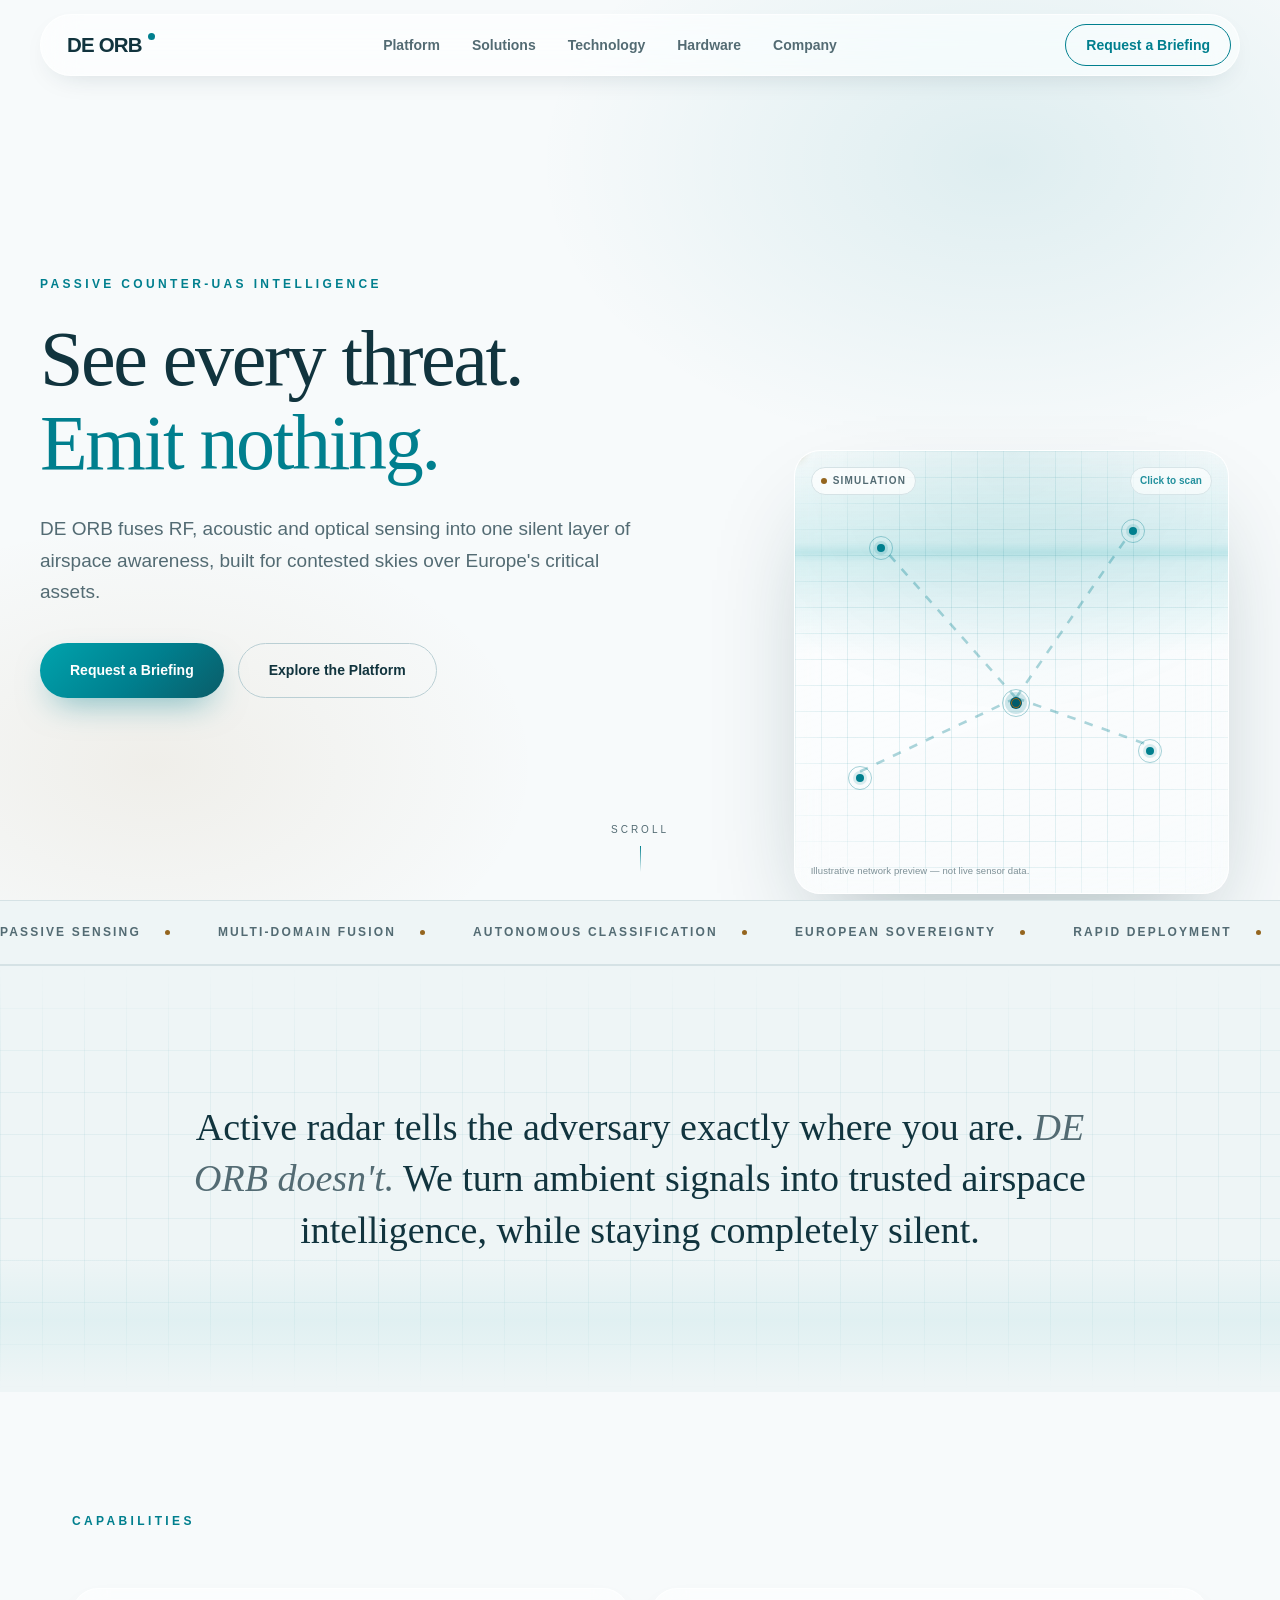
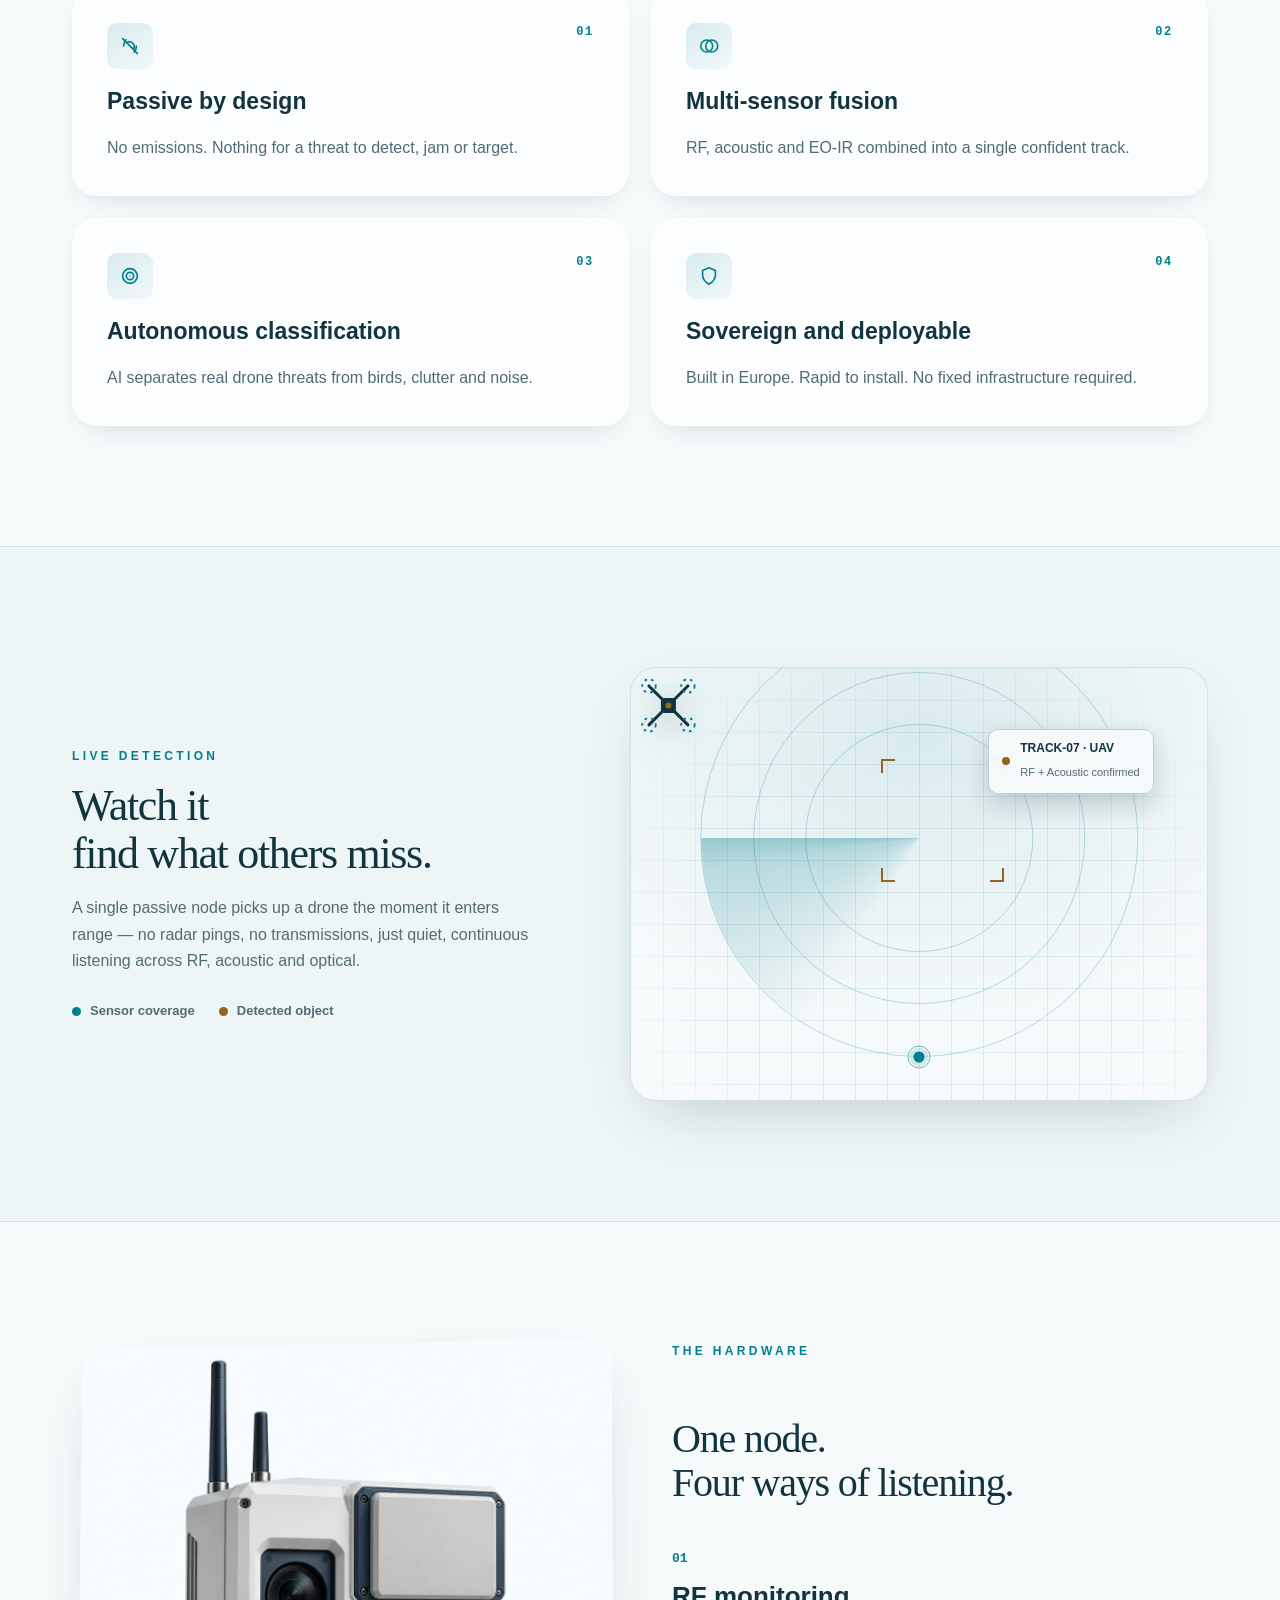
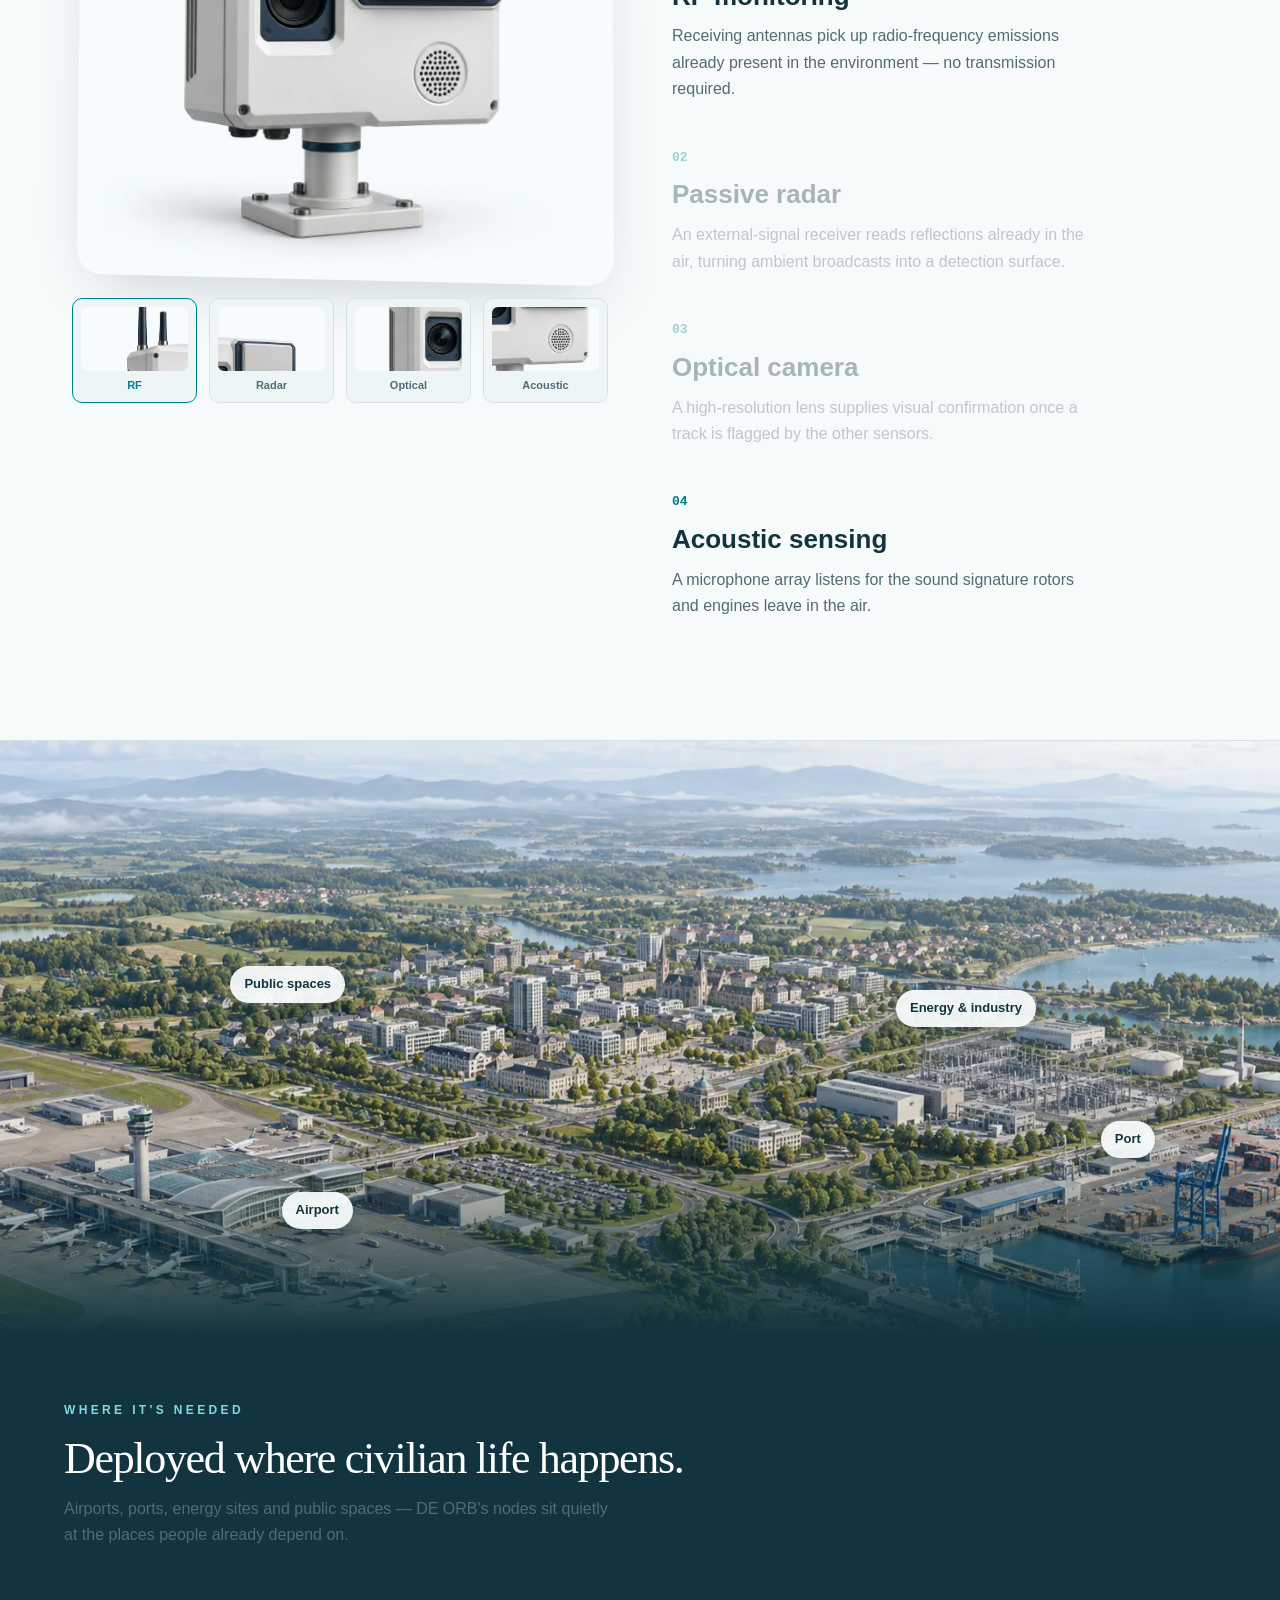
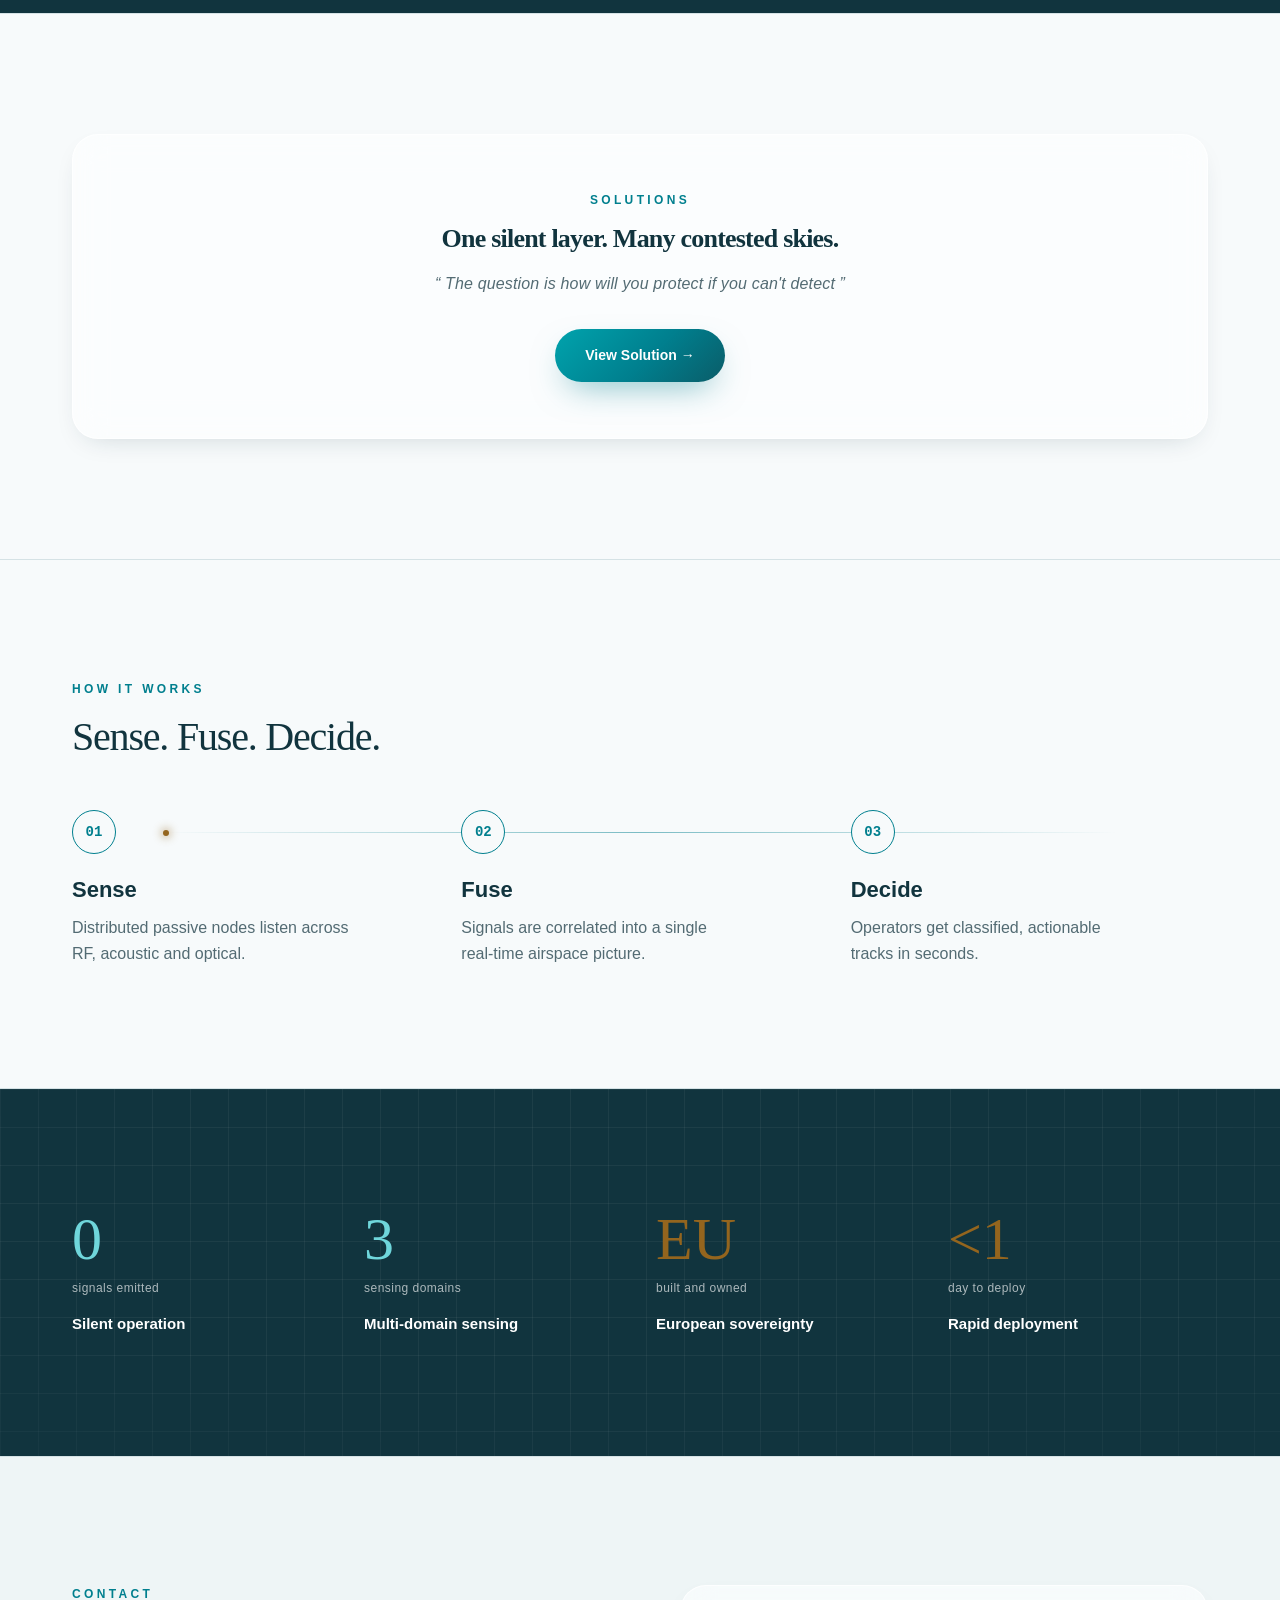
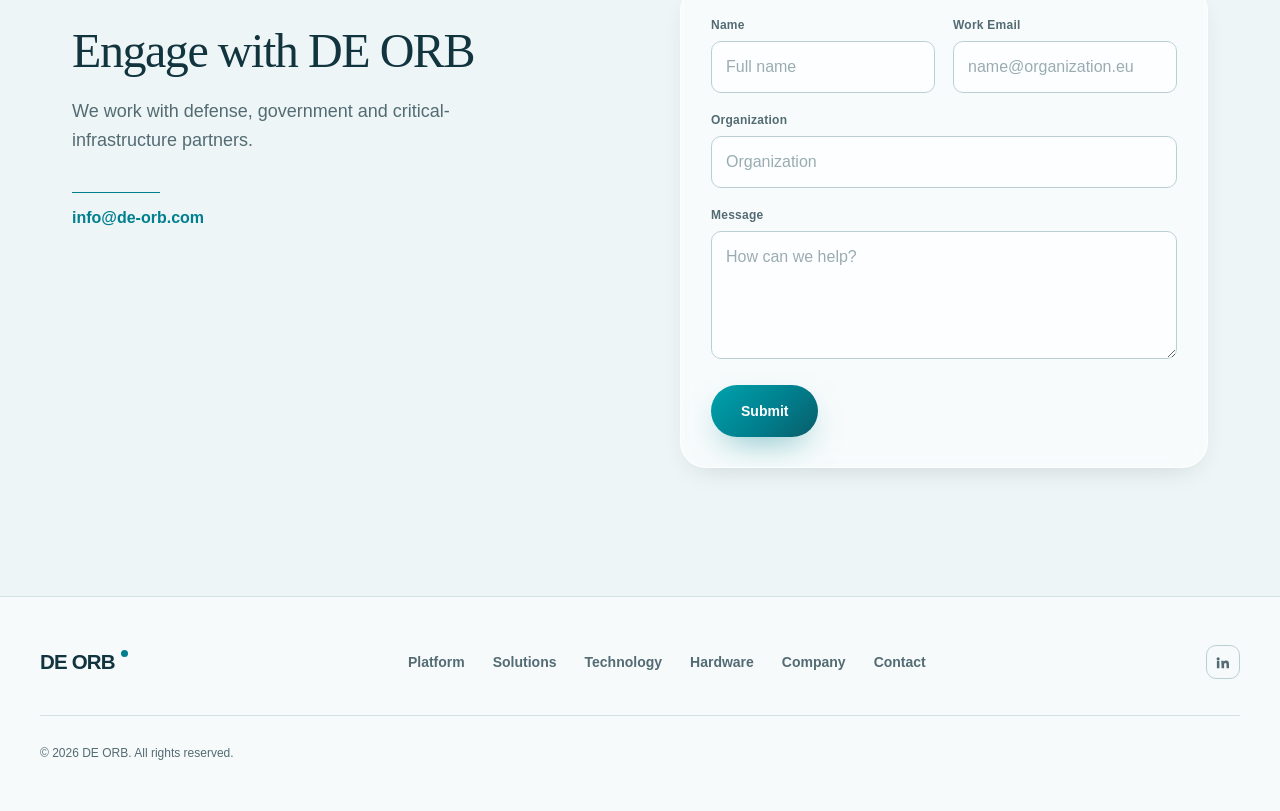
==== commit 816837bc: "Revert "Rebuild hero to match reference: illustrated drone airspace scene" This reverts commit 89d1c" ====
--- a/index.html
+++ b/index.html
@@ -24,10 +24,7 @@
         <a href="#hardware">Hardware</a>
         <a href="#company">Company</a>
       </nav>
-      <div class="nav-cta">
-        <a href="mailto:info@de-orb.com" class="btn-outline">Request a Briefing</a>
-        <span class="lang-select" aria-label="Language: English">EN <svg viewBox="0 0 10 6" width="10" height="6"><path d="M1 1l4 4 4-4" stroke="currentColor" stroke-width="1.4" fill="none" stroke-linecap="round" stroke-linejoin="round"/></svg></span>
-      </div>
+      <div class="nav-cta"><a href="mailto:info@de-orb.com" class="btn-outline">Request a Briefing</a></div>
       <button class="burger" id="burger" aria-label="Menu" aria-expanded="false"><span></span><span></span><span></span></button>
     </div>
   </header>
@@ -42,129 +39,68 @@
 
   <!-- HERO -->
   <section class="hero" id="top">
-    <div class="hero-text">
-      <p class="eyebrow reveal">PASSIVE COUNTER-UAS INTELLIGENCE</p>
-      <h1 class="reveal">See every threat.<br><em>Emit nothing.</em></h1>
-      <p class="subhead reveal">DE ORB fuses RF, acoustic and optical sensing into one silent layer of airspace
-        awareness, built for contested skies over Europe's critical assets.</p>
-      <div class="hero-cta reveal">
-        <a href="mailto:info@de-orb.com" class="btn-primary">Request a Briefing <svg viewBox="0 0 16 10" width="15" height="9"><path d="M1 5h13.5M9.5 1l4.5 4-4.5 4" stroke="currentColor" stroke-width="1.6" fill="none" stroke-linecap="round" stroke-linejoin="round"/></svg></a>
-        <a href="#platform" class="btn-ghost">Explore the Platform</a>
-      </div>
-      <div class="feature-strip reveal stagger">
-        <div class="feature-item">
-          <svg viewBox="0 0 24 24" fill="none" stroke="currentColor" stroke-width="1.8" stroke-linecap="round"><path d="M4 4l16 16M8.5 8.5a5 5 0 0 1 7 7M5 12a10 10 0 0 1 2.6-6.7M19 12a10 10 0 0 1-2.6 6.7"/></svg>
-          <div><strong>Passive Detection</strong><span>No emissions</span></div>
-        </div>
-        <div class="feature-item">
-          <svg viewBox="0 0 24 24" fill="none" stroke="currentColor" stroke-width="1.8"><circle cx="9.5" cy="12" r="6.5"/><circle cx="15" cy="12" r="6.5"/></svg>
-          <div><strong>Multi-Sensor Fusion</strong><span>RF / Acoustic / EO-IR</span></div>
-        </div>
-        <div class="feature-item">
-          <svg viewBox="0 0 24 24" fill="none" stroke="currentColor" stroke-width="1.8"><circle cx="12" cy="12" r="8"/><circle cx="12" cy="12" r="4"/><circle cx="12" cy="12" r=".8" fill="currentColor" stroke="none"/></svg>
-          <div><strong>AI-Powered Classification</strong><span>Real-time insights</span></div>
-        </div>
-        <div class="feature-item">
-          <svg viewBox="0 0 24 24" fill="none" stroke="currentColor" stroke-width="1.8" stroke-linejoin="round"><path d="M12 3l7 3v5c0 4.5-3 7.7-7 10-4-2.3-7-5.5-7-10V6l7-3z"/></svg>
-          <div><strong>Built for Critical Environments</strong><span>Airports / Cities / Military</span></div>
-        </div>
-      </div>
-      <div class="scroll-cue reveal">
-        <span class="scroll-track"><span class="scroll-fill"></span></span>
-        SCROLL TO EXPLORE
-        <svg viewBox="0 0 12 8" width="12" height="8"><path d="M1 1l5 5 5-5" stroke="currentColor" stroke-width="1.6" fill="none" stroke-linecap="round" stroke-linejoin="round"/></svg>
-      </div>
-    </div>
-
-    <!-- HERO VISUAL: original illustrated airspace scene, built for this design — no stock imagery -->
-    <div class="hero-visual reveal" id="heroVisual">
-      <div class="airspace-scene">
-        <div class="scene-sky"></div>
-        <svg class="scene-terrain" viewBox="0 0 800 420" preserveAspectRatio="none" aria-hidden="true">
-          <path d="M0 300 L90 220 L170 270 L260 170 L340 240 L430 150 L520 235 L610 190 L700 260 L800 210 L800 420 L0 420 Z" fill="var(--surface-2)" opacity=".8"/>
-          <path d="M0 340 L120 280 L230 330 L330 250 L450 310 L560 260 L660 320 L800 270 L800 420 L0 420 Z" fill="var(--surface)"/>
+    <div class="hero-bg"></div>
+    <div class="wrap hero-inner">
+      <div class="hero-max">
+        <p class="eyebrow reveal">PASSIVE COUNTER-UAS INTELLIGENCE</p>
+        <h1 class="reveal">See every threat.<br><em>Emit nothing.</em></h1>
+        <p class="subhead reveal">DE ORB fuses RF, acoustic and optical sensing into one silent layer of airspace
+          awareness, built for contested skies over Europe's critical assets.</p>
+        <div class="hero-cta reveal">
+          <a href="mailto:info@de-orb.com" class="btn-primary">Request a Briefing</a>
+          <a href="#platform" class="btn-ghost">Explore the Platform</a>
+        </div>
+      </div>
+    </div>
+
+    <!-- HERO CONSOLE: custom sensor-mesh visual, not used anywhere else on the site -->
+    <div class="hero-console-wrap reveal" id="heroConsoleWrap">
+      <div class="hero-console" id="heroConsole" role="button" tabindex="0" aria-label="Interactive preview of DE ORB's sensor-fusion network. Click to trigger a manual scan.">
+        <div class="console-grid"></div>
+        <div class="console-vignette"></div>
+        <div class="console-scanline"></div>
+
+        <svg class="console-mesh" viewBox="0 0 100 100" preserveAspectRatio="none" aria-hidden="true">
+          <line class="mesh-line" x1="51" y1="57" x2="20" y2="22"/>
+          <line class="mesh-line" x1="51" y1="57" x2="78" y2="18"/>
+          <line class="mesh-line" x1="51" y1="57" x2="15" y2="74"/>
+          <line class="mesh-line" x1="51" y1="57" x2="82" y2="68"/>
         </svg>
-        <div class="scene-grid"></div>
-        <svg class="scene-network" viewBox="0 0 800 420" preserveAspectRatio="none" aria-hidden="true">
-          <g class="net-lines" stroke="var(--teal)" stroke-width="1" stroke-dasharray="3 5" fill="none" opacity=".4">
-            <path d="M120 330 L300 260 L480 300 L640 235"/>
-            <path d="M300 260 L360 130"/>
-            <path d="M480 300 L560 380"/>
-          </g>
-          <g class="net-nodes" fill="var(--teal)">
-            <circle cx="120" cy="330" r="4"/>
-            <circle cx="300" cy="260" r="4"/>
-            <circle cx="480" cy="300" r="4"/>
-            <circle cx="640" cy="235" r="4"/>
-            <circle cx="360" cy="130" r="4"/>
-            <circle cx="560" cy="380" r="4"/>
-          </g>
-        </svg>
-
-        <div class="mini-drone md1" aria-hidden="true">
-          <svg viewBox="0 0 60 60"><g stroke="var(--ink)" stroke-width="4" stroke-linecap="round" opacity=".55"><line x1="16" y1="16" x2="44" y2="44"/><line x1="44" y1="16" x2="16" y2="44"/></g><circle cx="30" cy="30" r="6" fill="var(--ink)" opacity=".55"/></svg>
-        </div>
-        <div class="mini-drone md2" aria-hidden="true">
-          <svg viewBox="0 0 60 60"><g stroke="var(--ink)" stroke-width="4" stroke-linecap="round" opacity=".55"><line x1="16" y1="16" x2="44" y2="44"/><line x1="44" y1="16" x2="16" y2="44"/></g><circle cx="30" cy="30" r="6" fill="var(--ink)" opacity=".55"/></svg>
-        </div>
-        <div class="mini-drone md3" aria-hidden="true">
-          <svg viewBox="0 0 60 60"><g stroke="var(--ink)" stroke-width="4" stroke-linecap="round" opacity=".55"><line x1="16" y1="16" x2="44" y2="44"/><line x1="44" y1="16" x2="16" y2="44"/></g><circle cx="30" cy="30" r="6" fill="var(--ink)" opacity=".55"/></svg>
-        </div>
-        <div class="lock-cycle" aria-hidden="true"><span class="lc-corner tl"></span><span class="lc-corner tr"></span><span class="lc-corner bl"></span><span class="lc-corner br"></span></div>
-
-        <div class="drone-hero" aria-hidden="true">
-          <div class="drone-rings"></div>
-          <svg viewBox="0 0 260 190" class="drone-svg">
-            <ellipse cx="130" cy="150" rx="70" ry="10" fill="var(--ink)" opacity=".08"/>
-            <g stroke="var(--ink)" stroke-width="5" stroke-linecap="round">
-              <line x1="80" y1="70" x2="40" y2="40"/>
-              <line x1="180" y1="70" x2="220" y2="40"/>
-              <line x1="85" y1="105" x2="45" y2="130"/>
-              <line x1="175" y1="105" x2="215" y2="130"/>
-            </g>
-            <g class="prop-blur">
-              <ellipse cx="40" cy="40" rx="26" ry="9" fill="var(--teal)" opacity=".16"/>
-              <ellipse cx="220" cy="40" rx="26" ry="9" fill="var(--teal)" opacity=".16"/>
-              <ellipse cx="45" cy="130" rx="26" ry="9" fill="var(--teal)" opacity=".16"/>
-              <ellipse cx="215" cy="130" rx="26" ry="9" fill="var(--teal)" opacity=".16"/>
-            </g>
-            <g class="prop-blade" style="transform-origin:40px 40px"><line x1="14" y1="40" x2="66" y2="40" stroke="var(--muted)" stroke-width="2"/></g>
-            <g class="prop-blade" style="transform-origin:220px 40px"><line x1="194" y1="40" x2="246" y2="40" stroke="var(--muted)" stroke-width="2"/></g>
-            <g class="prop-blade" style="transform-origin:45px 130px"><line x1="19" y1="130" x2="71" y2="130" stroke="var(--muted)" stroke-width="2"/></g>
-            <g class="prop-blade" style="transform-origin:215px 130px"><line x1="189" y1="130" x2="241" y2="130" stroke="var(--muted)" stroke-width="2"/></g>
-            <g fill="var(--ink)"><circle cx="40" cy="40" r="6"/><circle cx="220" cy="40" r="6"/><circle cx="45" cy="130" r="6"/><circle cx="215" cy="130" r="6"/></g>
-            <rect x="95" y="65" width="70" height="48" rx="14" fill="var(--ink)"/>
-            <rect x="106" y="52" width="14" height="16" rx="4" fill="var(--ink)"/>
-            <circle cx="130" cy="60" r="4" fill="var(--danger)" class="status-led"/>
-            <circle cx="130" cy="120" r="15" fill="var(--ink)"/>
-            <circle cx="130" cy="120" r="9" fill="var(--teal-deep)"/>
-            <circle cx="130" cy="120" r="4" fill="#cdeef0"/>
-          </svg>
-        </div>
-
-        <div class="panel-airspace glass-card reveal">
-          <p class="pa-head"><span class="pa-dot"></span>LIVE AIRSPACE</p>
-          <div class="pa-row"><span class="pa-swatch danger"></span><span class="pa-val" id="statUas">3</span><span class="pa-lab">UAS DETECTED</span></div>
-          <div class="pa-row"><span class="pa-swatch cyan"></span><span class="pa-val">0</span><span class="pa-lab">AIRCRAFT</span></div>
-          <div class="pa-row"><span class="pa-swatch teal"></span><span class="pa-val">0</span><span class="pa-lab">HELICOPTERS</span></div>
-          <div class="pa-row"><span class="pa-swatch blue"></span><span class="pa-val" id="statSignals">5</span><span class="pa-lab">OTHER SIGNALS</span></div>
-        </div>
-
-        <div class="panel-detected glass-card reveal">
-          <p class="pd-head"><span class="pd-dot"></span>UAS DETECTED</p>
-          <div class="pd-row"><span>Classification:</span><strong>Quadcopter</strong></div>
-          <div class="pd-row"><span>Distance:</span><strong id="statDistance">2.4 km</strong></div>
-          <div class="pd-row"><span>Altitude:</span><strong id="statAltitude">120 m</strong></div>
-        </div>
-
-        <span class="pin-badge pin-airport"><svg viewBox="0 0 24 24" fill="none" stroke="currentColor" stroke-width="1.8"><path d="M3 21l7-3 7 3 4-1.5L3 4z"/></svg>AIRPORT</span>
-        <span class="pin-badge pin-infra"><svg viewBox="0 0 24 24" fill="none" stroke="currentColor" stroke-width="1.8"><path d="M4 21V9l8-5 8 5v12M9 21v-6h6v6"/></svg>CRITICAL INFRASTRUCTURE</span>
-        <span class="pin-badge pin-city"><svg viewBox="0 0 24 24" fill="none" stroke="currentColor" stroke-width="1.8"><path d="M4 21V8l5-3 5 3v13M14 21v-9l6 3v6"/></svg>CITY</span>
-
-        <div class="coverage-label"><span class="cov-tick"></span>COVERAGE<br>UP TO 50 KM</div>
-        <div class="scene-tagline">DETECT&nbsp;&middot;&nbsp;ANALYZE&nbsp;&middot;&nbsp;PROTECT</div>
-      </div>
-    </div>
+
+        <div class="mesh-node" style="left:20%;top:22%"><span class="tip">NODE-01</span></div>
+        <div class="mesh-node" style="left:78%;top:18%"><span class="tip">NODE-02</span></div>
+        <div class="mesh-node" style="left:15%;top:74%"><span class="tip">NODE-03</span></div>
+        <div class="mesh-node" style="left:82%;top:68%"><span class="tip">NODE-04</span></div>
+        <div class="mesh-node hub" style="left:51%;top:57%"><span class="tip">DE ORB OS · FUSION HUB</span></div>
+
+        <div class="track-trail t4" aria-hidden="true"><div class="glyph"></div></div>
+        <div class="track-trail t3" aria-hidden="true"><div class="glyph"></div></div>
+        <div class="track-trail t2" aria-hidden="true"><div class="glyph"></div></div>
+        <div class="track-trail t1" aria-hidden="true"><div class="glyph"></div></div>
+        <div class="console-ping" aria-hidden="true"></div>
+
+        <span class="console-tag live"><span class="rec"></span>SIMULATION</span>
+        <span class="console-hint" id="consoleHint">Click to scan</span>
+        <p class="console-note">Illustrative network preview — not live sensor data.</p>
+      </div>
+
+      <div class="console-readouts">
+        <div class="readout-chip">
+          <span class="rl">RF ACTIVITY</span>
+          <div class="wave-bars"><span></span><span></span><span></span><span></span><span></span><span></span></div>
+        </div>
+        <div class="readout-chip">
+          <span class="rl">NODES ONLINE</span>
+          <span class="rv"><span class="readout-dot"></span>04 / 04</span>
+        </div>
+        <div class="readout-chip">
+          <span class="rl">SESSION UPTIME</span>
+          <span class="rv" id="uptimeReadout">00:00</span>
+        </div>
+      </div>
+    </div>
+
+    <div class="scroll-cue">SCROLL</div>
   </section>
 
   <!-- MARQUEE -->
--- a/assets/style.css
+++ b/assets/style.css
@@ -11,7 +11,6 @@
   --teal-bright: #00a3ad;
   --amber: #94651e;
   --amber-deep: #785d35;
-  --danger: #b8452f;
   --line: #d5e2e5;
   --line-2: #bacfd4;
   --radius-sm: 10px;
@@ -194,11 +193,14 @@
 
 /* ============ HERO ============ */
 .hero { position: relative; min-height: 100svh; display: flex; align-items: center; overflow: hidden; }
-@media (max-width: 960px) { .hero { flex-direction: column; align-items: stretch; min-height: 0; padding-bottom: 0; } }
-
-.lang-select {
-  display: inline-flex; align-items: center; gap: 5px; font-size: 13px; font-weight: 600; color: var(--muted);
-  padding: 0 10px; cursor: default;
+@media (max-width: 960px) { .hero { flex-direction: column; justify-content: center; padding-bottom: 48px; } }
+
+.hero-bg {
+  position: absolute; inset: 0;
+  background:
+    radial-gradient(60% 55% at 78% 18%, rgba(0,127,142,.10) 0%, rgba(0,127,142,0) 60%),
+    radial-gradient(50% 45% at 12% 85%, rgba(148,101,30,.08) 0%, rgba(148,101,30,0) 60%),
+    var(--paper);
 }
 
 @keyframes spin { to { transform: rotate(360deg); } }
@@ -207,164 +209,172 @@
   50% { box-shadow: 0 0 0 14px rgba(148,101,30,0); }
 }
 
-.hero-text { flex: 0 0 auto; width: min(560px, 44vw); padding: calc(var(--header) + 16px) 24px 32px max(24px, calc((100vw - var(--max)) / 2 + 24px)); z-index: 2; }
-@media (max-width: 960px) { .hero-text { width: 100%; padding: calc(var(--header) + 12px) 24px 0; } }
+/* ============ HERO CONSOLE (new hero visual) ============ */
+.hero-console-wrap {
+  position: absolute; right: 4vw; top: 50%; transform: translateY(-50%); z-index: 2;
+  width: clamp(300px, 34vw, 460px); perspective: 1400px; pointer-events: auto;
+}
+@media (max-width: 960px) { .hero-console-wrap { position: relative; right: auto; top: auto; transform: none; width: min(420px, 88vw); margin: 48px auto 0; } }
+
+.hero-console {
+  position: relative; aspect-ratio: 1 / 1.02; border-radius: var(--radius-lg);
+  background: linear-gradient(160deg, rgba(255,255,255,.7), rgba(255,255,255,.35));
+  backdrop-filter: blur(18px) saturate(160%); -webkit-backdrop-filter: blur(18px) saturate(160%);
+  border: 1px solid rgba(255,255,255,.8);
+  box-shadow: var(--shadow-lg);
+  overflow: hidden; cursor: pointer;
+  transition: transform .25s ease-out;
+  transform-style: preserve-3d;
+}
+
+.console-grid {
+  position: absolute; inset: 0; pointer-events: none;
+  background-image: linear-gradient(rgba(0,127,142,.10) 1px, transparent 1px), linear-gradient(90deg, rgba(0,127,142,.10) 1px, transparent 1px);
+  background-size: 26px 26px;
+  mask-image: radial-gradient(circle at 50% 50%, #000 60%, transparent 96%);
+  -webkit-mask-image: radial-gradient(circle at 50% 50%, #000 60%, transparent 96%);
+}
+.console-vignette { position: absolute; inset: 0; pointer-events: none; background: radial-gradient(120% 100% at 50% 0%, rgba(0,127,142,.12), transparent 60%); }
+
+.console-scanline {
+  position: absolute; left: 0; right: 0; height: 46%; pointer-events: none;
+  background: linear-gradient(180deg, rgba(0,163,173,0) 0%, rgba(0,163,173,.12) 45%, rgba(0,163,173,.22) 50%, rgba(0,163,173,.12) 55%, rgba(0,163,173,0) 100%);
+  animation: consoleScan 5s ease-in-out infinite;
+  mix-blend-mode: multiply;
+}
+@keyframes consoleScan { 0% { top: -46%; } 50% { top: 100%; } 100% { top: -46%; } }
+
+.console-mesh { position: absolute; inset: 0; pointer-events: none; }
+.mesh-line { stroke: rgba(0,127,142,.32); stroke-width: .6; stroke-dasharray: 2 2.2; }
+.mesh-node {
+  position: absolute; width: 8px; height: 8px; margin: -4px; border-radius: 50%;
+  background: var(--teal); box-shadow: 0 0 0 3px rgba(0,127,142,.14);
+}
+.mesh-node::after {
+  content: ""; position: absolute; inset: -8px; border-radius: 50%; border: 1px solid rgba(0,127,142,.35);
+  animation: nodePulse 3.2s ease-out infinite;
+}
+.mesh-node.hub { width: 12px; height: 12px; margin: -6px; background: var(--teal-deep); box-shadow: 0 0 0 5px rgba(0,127,142,.18); }
+.mesh-node .tip {
+  position: absolute; bottom: calc(100% + 8px); left: 50%; transform: translateX(-50%) translateY(4px);
+  background: var(--ink); color: #fff; font-size: 10px; font-weight: 700; letter-spacing: .04em;
+  padding: 4px 8px; border-radius: 5px; white-space: nowrap; opacity: 0; pointer-events: none;
+  transition: opacity .25s, transform .25s;
+}
+.mesh-node:hover .tip { opacity: 1; transform: translateX(-50%) translateY(0); }
+
+.track-trail {
+  position: absolute; width: 12px; height: 12px; margin: -6px; pointer-events: none;
+  animation: trackMove 9s cubic-bezier(.4, 0, .4, 1) infinite;
+}
+.track-trail .glyph {
+  width: 100%; height: 100%; background: var(--amber); transform: rotate(45deg);
+  box-shadow: 0 0 10px 1px rgba(148,101,30,.4);
+}
+.track-trail.t2 { animation-delay: -1.1s; opacity: .5; transform: scale(.78); }
+.track-trail.t3 { animation-delay: -2.2s; opacity: .28; transform: scale(.58); }
+.track-trail.t4 { animation-delay: -3.3s; opacity: .14; transform: scale(.4); }
+@keyframes trackMove {
+  0%   { left: -8%;  top: 84%; opacity: 0; }
+  10%  { opacity: 1; }
+  46%  { left: 44%;  top: 62%; }
+  53%  { left: 51%;  top: 57%; }
+  60%  { left: 58%;  top: 52%; }
+  90%  { opacity: 1; }
+  100% { left: 112%; top: 6%; opacity: 0; }
+}
+
+.console-ping {
+  position: absolute; left: 51%; top: 57%; width: 10px; height: 10px; margin: -5px; border-radius: 50%;
+  border: 1.5px solid var(--amber); animation: consolePing 9s ease-out infinite; pointer-events: none;
+}
+@keyframes consolePing {
+  0%, 44%, 66%, 100% { transform: scale(.3); opacity: 0; }
+  50% { transform: scale(1); opacity: .9; }
+  58% { transform: scale(2.4); opacity: 0; }
+}
+.hero-console.manual-ping .console-ping { animation: consolePingManual 1.1s ease-out; }
+@keyframes consolePingManual { 0% { transform: scale(.3); opacity: .9; } 100% { transform: scale(3.2); opacity: 0; } }
+
+.console-tag {
+  position: absolute; display: inline-flex; align-items: center; gap: 6px; pointer-events: none;
+  font-size: 10px; font-weight: 700; letter-spacing: .12em; color: var(--muted);
+  background: rgba(255,255,255,.7); padding: 5px 9px; border-radius: var(--radius-pill); border: 1px solid var(--line);
+}
+.console-tag.live { top: 16px; left: 16px; }
+.console-tag.live .rec { width: 6px; height: 6px; border-radius: 50%; background: var(--amber); animation: coreBlip 2s ease-in-out infinite; }
+.console-note { position: absolute; bottom: 14px; left: 16px; right: 16px; font-size: 9.5px; color: rgba(83,107,115,.75); letter-spacing: .01em; pointer-events: none; }
+.console-hint {
+  position: absolute; top: 16px; right: 16px; font-size: 10px; font-weight: 600; color: var(--teal); pointer-events: none;
+  background: rgba(255,255,255,.7); padding: 5px 9px; border-radius: var(--radius-pill); border: 1px solid var(--line);
+  opacity: .85; transition: opacity .3s;
+}
+.hero-console:hover .console-hint { opacity: 1; }
+.hero-console.manual-ping .console-hint { color: var(--amber); }
+
+/* sidebar readout chips beneath the console */
+.console-readouts { display: grid; grid-template-columns: repeat(3, 1fr); gap: 10px; margin-top: 16px; }
+.readout-chip {
+  background: rgba(255,255,255,.55); backdrop-filter: blur(10px); border: 1px solid var(--line);
+  border-radius: var(--radius-sm); padding: 10px 12px;
+}
+.readout-chip .rl { display: block; font-size: 9px; font-weight: 700; letter-spacing: .1em; color: var(--muted); margin-bottom: 6px; }
+.readout-chip .rv { font-size: 13px; font-weight: 700; color: var(--ink); font-family: ui-monospace, Menlo, monospace; }
+.wave-bars { display: flex; align-items: flex-end; gap: 2.5px; height: 16px; }
+.wave-bars span { width: 3px; background: var(--teal); border-radius: 1px; animation: waveBar 1.2s ease-in-out infinite; }
+.wave-bars span:nth-child(1) { animation-delay: -.9s; }
+.wave-bars span:nth-child(2) { animation-delay: -.5s; }
+.wave-bars span:nth-child(3) { animation-delay: -1.1s; }
+.wave-bars span:nth-child(4) { animation-delay: -.2s; }
+.wave-bars span:nth-child(5) { animation-delay: -.7s; }
+.wave-bars span:nth-child(6) { animation-delay: -.4s; }
+@keyframes waveBar { 0%, 100% { height: 4px; } 50% { height: 16px; } }
+.readout-dot { display: inline-block; width: 6px; height: 6px; border-radius: 50%; background: var(--teal); margin-right: 5px; box-shadow: 0 0 0 2px rgba(0,127,142,.15); }
+
+@media (max-width: 640px) { .console-readouts { grid-template-columns: repeat(3, 1fr); gap: 8px; } .readout-chip { padding: 8px 9px; } }
+
+.hero-inner { position: relative; width: 100%; padding: calc(var(--header) + 56px) 0 80px; z-index: 1; }
+.hero-max { max-width: 720px; }
 
 .eyebrow { display: inline-block; font-size: 12px; font-weight: 700; letter-spacing: .28em; color: var(--teal); margin-bottom: 22px; }
 
-.hero h1 { font-size: clamp(38px, 4.6vw, 62px); }
+.hero h1 { font-size: clamp(40px, 7vw, 78px); }
 .hero h1 em { font-style: normal; color: var(--teal); }
 
-.subhead { margin-top: 20px; font-size: clamp(15px, 1.3vw, 17px); color: var(--muted); max-width: 520px; }
-
-.hero-cta { margin-top: 26px; display: flex; flex-direction: column; gap: 14px; }
+.subhead { margin-top: 28px; font-size: clamp(16px, 2vw, 19px); color: var(--muted); max-width: 600px; }
+
+.hero-cta { margin-top: 36px; display: flex; flex-direction: column; gap: 14px; }
 @media (min-width: 560px) { .hero-cta { flex-direction: row; } }
 
 .btn-primary {
-  position: relative; overflow: hidden; display: inline-flex; justify-content: center; align-items: center; gap: 10px;
-  background: var(--gradient-brand); color: #fff; padding: 15px 28px; font-size: 14px; font-weight: 700;
+  position: relative; overflow: hidden; display: inline-flex; justify-content: center; align-items: center;
+  background: var(--gradient-brand); color: #fff; padding: 15px 30px; font-size: 14px; font-weight: 700;
   border-radius: var(--radius-pill); border: none; cursor: pointer; transition: transform .3s, box-shadow .3s;
   box-shadow: 0 14px 34px -12px rgba(0,127,142,.55);
 }
-.btn-primary svg { transition: transform .3s; }
 .btn-primary::after {
   content: ""; position: absolute; inset: 0; background: rgba(255,255,255,.25);
   transform: translateX(-110%) skewX(-15deg); transition: transform .6s ease;
 }
 .btn-primary:hover { transform: translateY(-2px); box-shadow: 0 18px 40px -10px rgba(0,127,142,.6); }
-.btn-primary:hover svg { transform: translateX(3px); }
 .btn-primary:hover::after { transform: translateX(110%) skewX(-15deg); }
 
 .btn-ghost {
   display: inline-flex; justify-content: center; align-items: center; border: 1px solid var(--line-2);
-  color: var(--ink); padding: 15px 28px; font-size: 14px; font-weight: 600; border-radius: var(--radius-pill);
+  color: var(--ink); padding: 15px 30px; font-size: 14px; font-weight: 600; border-radius: var(--radius-pill);
   transition: border-color .3s, background .3s, transform .3s;
 }
 .btn-ghost:hover { border-color: var(--teal); background: var(--surface); transform: translateY(-2px); }
 
-/* feature strip under the CTAs — compact single row, matches reference */
-.feature-strip { margin-top: 30px; display: grid; grid-template-columns: repeat(2, 1fr); gap: 18px 20px; max-width: 480px; }
-.feature-item { display: flex; align-items: flex-start; gap: 8px; }
-.feature-item svg { width: 17px; height: 17px; flex-shrink: 0; color: var(--teal); margin-top: 2px; }
-.feature-item strong { display: block; font-size: 12px; font-weight: 700; color: var(--ink); line-height: 1.3; }
-.feature-item span { display: block; font-size: 10.5px; color: var(--muted); margin-top: 1px; }
-
 .scroll-cue {
-  margin-top: 26px; display: flex; align-items: center; gap: 10px;
-  color: var(--muted); font-size: 10px; font-weight: 700; letter-spacing: .2em;
-}
-.scroll-cue svg { color: var(--teal); }
-.scroll-track { width: 34px; height: 3px; border-radius: 2px; background: var(--line); overflow: hidden; }
-.scroll-fill { display: block; height: 100%; width: 40%; background: var(--teal); animation: scrollFill 2.2s ease-in-out infinite; }
-@keyframes scrollFill { 0% { transform: translateX(-100%); } 100% { transform: translateX(250%); } }
-@media (max-width: 960px) { .scroll-cue { display: none; } }
-
-/* ============ HERO VISUAL: original illustrated airspace scene ============ */
-.hero-visual { flex: 1 1 auto; align-self: stretch; position: relative; min-height: 640px; overflow: hidden; }
-@media (max-width: 960px) { .hero-visual { min-height: 420px; margin-top: 32px; } }
-@media (max-width: 640px) { .hero-visual { min-height: 340px; } }
-
-.airspace-scene { position: absolute; left: 0; right: 0; bottom: 0; top: calc(var(--header) + 14px); }
-@media (max-width: 960px) { .airspace-scene { top: 0; } }
-.scene-sky { position: absolute; inset: 0; background: linear-gradient(155deg, #eef7f8 0%, var(--paper) 55%, var(--surface) 100%); }
-.scene-terrain { position: absolute; left: 0; right: 0; bottom: 0; width: 100%; height: 62%; }
-.scene-grid {
-  position: absolute; inset: 0; pointer-events: none;
-  background-image: linear-gradient(rgba(0,127,142,.07) 1px, transparent 1px), linear-gradient(90deg, rgba(0,127,142,.07) 1px, transparent 1px);
-  background-size: 34px 34px;
-  mask-image: linear-gradient(200deg, transparent 10%, #000 45%, #000 80%, transparent 100%);
-  -webkit-mask-image: linear-gradient(200deg, transparent 10%, #000 45%, #000 80%, transparent 100%);
-}
-.scene-network { position: absolute; inset: 0; width: 100%; height: 100%; }
-.net-nodes circle { animation: nodePulse2 3s ease-in-out infinite; transform-box: fill-box; transform-origin: center; }
-@keyframes nodePulse2 { 0%, 100% { opacity: .55; } 50% { opacity: 1; } }
-
-.mini-drone { position: absolute; width: 34px; height: 34px; animation: miniFloat 6s ease-in-out infinite; }
-.mini-drone svg { width: 100%; height: 100%; }
-.md1 { top: 18%; left: 62%; animation-delay: 0s; }
-.md2 { top: 30%; left: 84%; animation-delay: -2s; width: 26px; height: 26px; }
-.md3 { top: 46%; left: 8%; animation-delay: -4s; width: 22px; height: 22px; }
-@keyframes miniFloat { 0%, 100% { transform: translateY(0); } 50% { transform: translateY(-8px); } }
-
-.lock-cycle { position: absolute; width: 46px; height: 46px; pointer-events: none; animation: lockCycle 9s ease-in-out infinite; }
-.lc-corner { position: absolute; width: 12px; height: 12px; border-color: var(--danger); border-style: solid; border-width: 0; }
-.lc-corner.tl { top: 0; left: 0; border-top-width: 2px; border-left-width: 2px; }
-.lc-corner.tr { top: 0; right: 0; border-top-width: 2px; border-right-width: 2px; }
-.lc-corner.bl { bottom: 0; left: 0; border-bottom-width: 2px; border-left-width: 2px; }
-.lc-corner.br { bottom: 0; right: 0; border-bottom-width: 2px; border-right-width: 2px; }
-@keyframes lockCycle {
-  0%, 6%   { top: 15%; left: 61%; opacity: 0; }
-  10%, 26% { opacity: 1; }
-  30%      { opacity: 0; top: 28%; left: 83%; }
-  36%, 56% { opacity: 1; }
-  60%      { opacity: 0; top: 44%; left: 7%; }
-  66%, 90% { opacity: 1; }
-  96%, 100% { opacity: 0; top: 15%; left: 61%; }
-}
-
-.drone-hero { position: absolute; top: 22%; left: 38%; width: min(38vw, 380px); animation: droneHover 5s ease-in-out infinite; filter: drop-shadow(0 20px 30px rgba(17,52,62,.18)); }
-@media (max-width: 960px) { .drone-hero { top: 16%; left: 30%; width: min(60vw, 320px); } }
-@keyframes droneHover { 0%, 100% { transform: translateY(0) rotate(-1.5deg); } 50% { transform: translateY(-14px) rotate(1.5deg); } }
-.drone-rings {
-  position: absolute; left: 50%; top: 62%; width: 90%; aspect-ratio: 1; transform: translate(-50%, -50%);
-  border-radius: 50%; border: 1px solid rgba(0,127,142,.18);
-}
-.drone-rings::before, .drone-rings::after {
-  content: ""; position: absolute; inset: 0; border-radius: 50%; border: 1px solid rgba(0,127,142,.22);
-  animation: pulseRing2 4s ease-out infinite;
-}
-.drone-rings::after { animation-delay: 2s; }
-@keyframes pulseRing2 { 0% { transform: scale(.5); opacity: .7; } 100% { transform: scale(1.15); opacity: 0; } }
-.drone-svg { width: 100%; height: auto; display: block; }
-.prop-blade { animation: rotorSpin .1s linear infinite; }
-.status-led { animation: coreBlip 1.6s ease-in-out infinite; }
-
-.panel-airspace {
-  position: absolute; top: 22px; right: 22px; width: 210px; padding: 16px;
-}
-.pa-head { display: flex; align-items: center; gap: 7px; font-size: 10.5px; font-weight: 700; letter-spacing: .12em; color: var(--muted); margin-bottom: 10px; }
-.pa-dot { width: 6px; height: 6px; border-radius: 50%; background: var(--danger); animation: coreBlip 2s ease-in-out infinite; }
-.pa-row { display: flex; align-items: center; gap: 8px; padding: 5px 0; font-size: 12px; }
-.pa-swatch { width: 8px; height: 8px; border-radius: 50%; flex-shrink: 0; }
-.pa-swatch.danger { background: var(--danger); }
-.pa-swatch.cyan { background: #6fd6db; }
-.pa-swatch.teal { background: var(--teal); }
-.pa-swatch.blue { background: #4a8fae; }
-.pa-val { font-weight: 700; color: var(--ink); font-family: ui-monospace, Menlo, monospace; min-width: 12px; }
-.pa-lab { color: var(--muted); font-size: 10.5px; letter-spacing: .04em; }
-
-.panel-detected {
-  position: absolute; top: 40%; left: 4%; width: 190px; padding: 14px;
-}
-@media (max-width: 960px) { .panel-detected { left: 2%; top: 168px; width: 160px; } }
-.pd-head { display: flex; align-items: center; gap: 7px; font-size: 10.5px; font-weight: 700; letter-spacing: .1em; color: var(--danger); margin-bottom: 9px; }
-.pd-dot { width: 6px; height: 6px; border-radius: 50%; background: var(--danger); }
-.pd-row { display: flex; justify-content: space-between; gap: 10px; font-size: 11.5px; color: var(--muted); padding: 3px 0; }
-.pd-row strong { color: var(--ink); font-family: ui-monospace, Menlo, monospace; font-weight: 700; }
-
-.pin-badge {
-  position: absolute; display: inline-flex; align-items: center; gap: 6px; font-size: 10px; font-weight: 700; letter-spacing: .04em;
-  color: var(--ink); background: rgba(247,250,251,.92); padding: 6px 11px; border-radius: var(--radius-pill);
-  box-shadow: 0 8px 20px rgba(17,52,62,.14); white-space: nowrap;
-}
-.pin-badge svg { width: 13px; height: 13px; color: var(--teal); flex-shrink: 0; }
-.pin-airport { bottom: 16%; left: 6%; }
-.pin-infra { bottom: 20%; left: 44%; }
-.pin-city { bottom: 30%; right: 6%; }
-@media (max-width: 960px) { .pin-badge { font-size: 9px; padding: 5px 9px; } .pin-infra { left: 38%; } }
-@media (max-width: 640px) { .pin-infra, .pin-city, .pin-airport { display: none; } }
-
-.coverage-label {
-  position: absolute; right: 16px; top: 46%; font-size: 9.5px; font-weight: 700; letter-spacing: .1em; color: var(--muted);
-  text-align: right; line-height: 1.5;
-}
-.cov-tick { display: block; margin-left: auto; width: 1px; height: 28px; background: var(--line-2); margin-bottom: 6px; }
-@media (max-width: 960px) { .coverage-label { display: none; } }
-
-.scene-tagline {
-  position: absolute; bottom: 16px; right: 22px; font-size: 10px; font-weight: 700; letter-spacing: .2em; color: var(--muted);
-}
-@media (max-width: 640px) { .scene-tagline { display: none; } }
+  position: absolute; bottom: 28px; left: 50%; transform: translateX(-50%);
+  color: var(--muted); font-size: 10px; letter-spacing: .3em; display: flex; flex-direction: column; align-items: center; gap: 8px;
+}
+.scroll-cue::after {
+  content: ""; width: 1px; height: 26px; background: linear-gradient(to bottom, var(--teal), transparent);
+  animation: scrollLine 1.8s ease-in-out infinite;
+}
+@keyframes scrollLine { 0% { transform: scaleY(0); transform-origin: top; } 50% { transform: scaleY(1); transform-origin: top; } 51% { transform-origin: bottom; } 100% { transform: scaleY(0); transform-origin: bottom; } }
 
 /* ============ SECTIONS ============ */
 section { position: relative; }
@@ -672,10 +682,9 @@
 .tilt-3d { transform-style: preserve-3d; transition: transform .35s ease; will-change: transform; }
 
 @media (prefers-reduced-motion: reduce) {
-  .sweep, .ring, .core, .wordmark i, .scroll-cue::after, .scroll-fill, .btn-primary::after,
+  .sweep, .ring, .core, .wordmark i, .scroll-cue::after, .btn-primary::after,
   .marquee-track, .radar-sweep-2, .node-pulse, .drone-track, .drone-body, .rotor, .lock-box, .telemetry, .tele-dot,
-  .mini-drone, .lock-cycle, .drone-hero, .drone-rings::before, .drone-rings::after, .prop-blade, .status-led,
-  .pa-dot, .net-nodes circle {
+  .console-scanline, .mesh-node::after, .track-trail, .console-ping, .wave-bars span {
     animation: none !important;
   }
   .reveal, .line-draw { opacity: 1; transform: none; transition: none; }
@@ -684,6 +693,9 @@
   .drone-track { left: 50% !important; top: 28% !important; }
   .lock-box { left: 44% !important; top: 16% !important; opacity: 1 !important; transform: none !important; }
   .telemetry { opacity: 1 !important; }
-  .lock-cycle { top: 15% !important; left: 61% !important; opacity: 1 !important; }
+  .track-trail { left: 51% !important; top: 57% !important; opacity: 1 !important; }
+  .track-trail.t2, .track-trail.t3, .track-trail.t4 { opacity: 0 !important; }
+  .console-ping { transform: scale(1) !important; opacity: .6 !important; }
+  .wave-bars span { height: 10px !important; }
   html { scroll-behavior: auto; }
 }
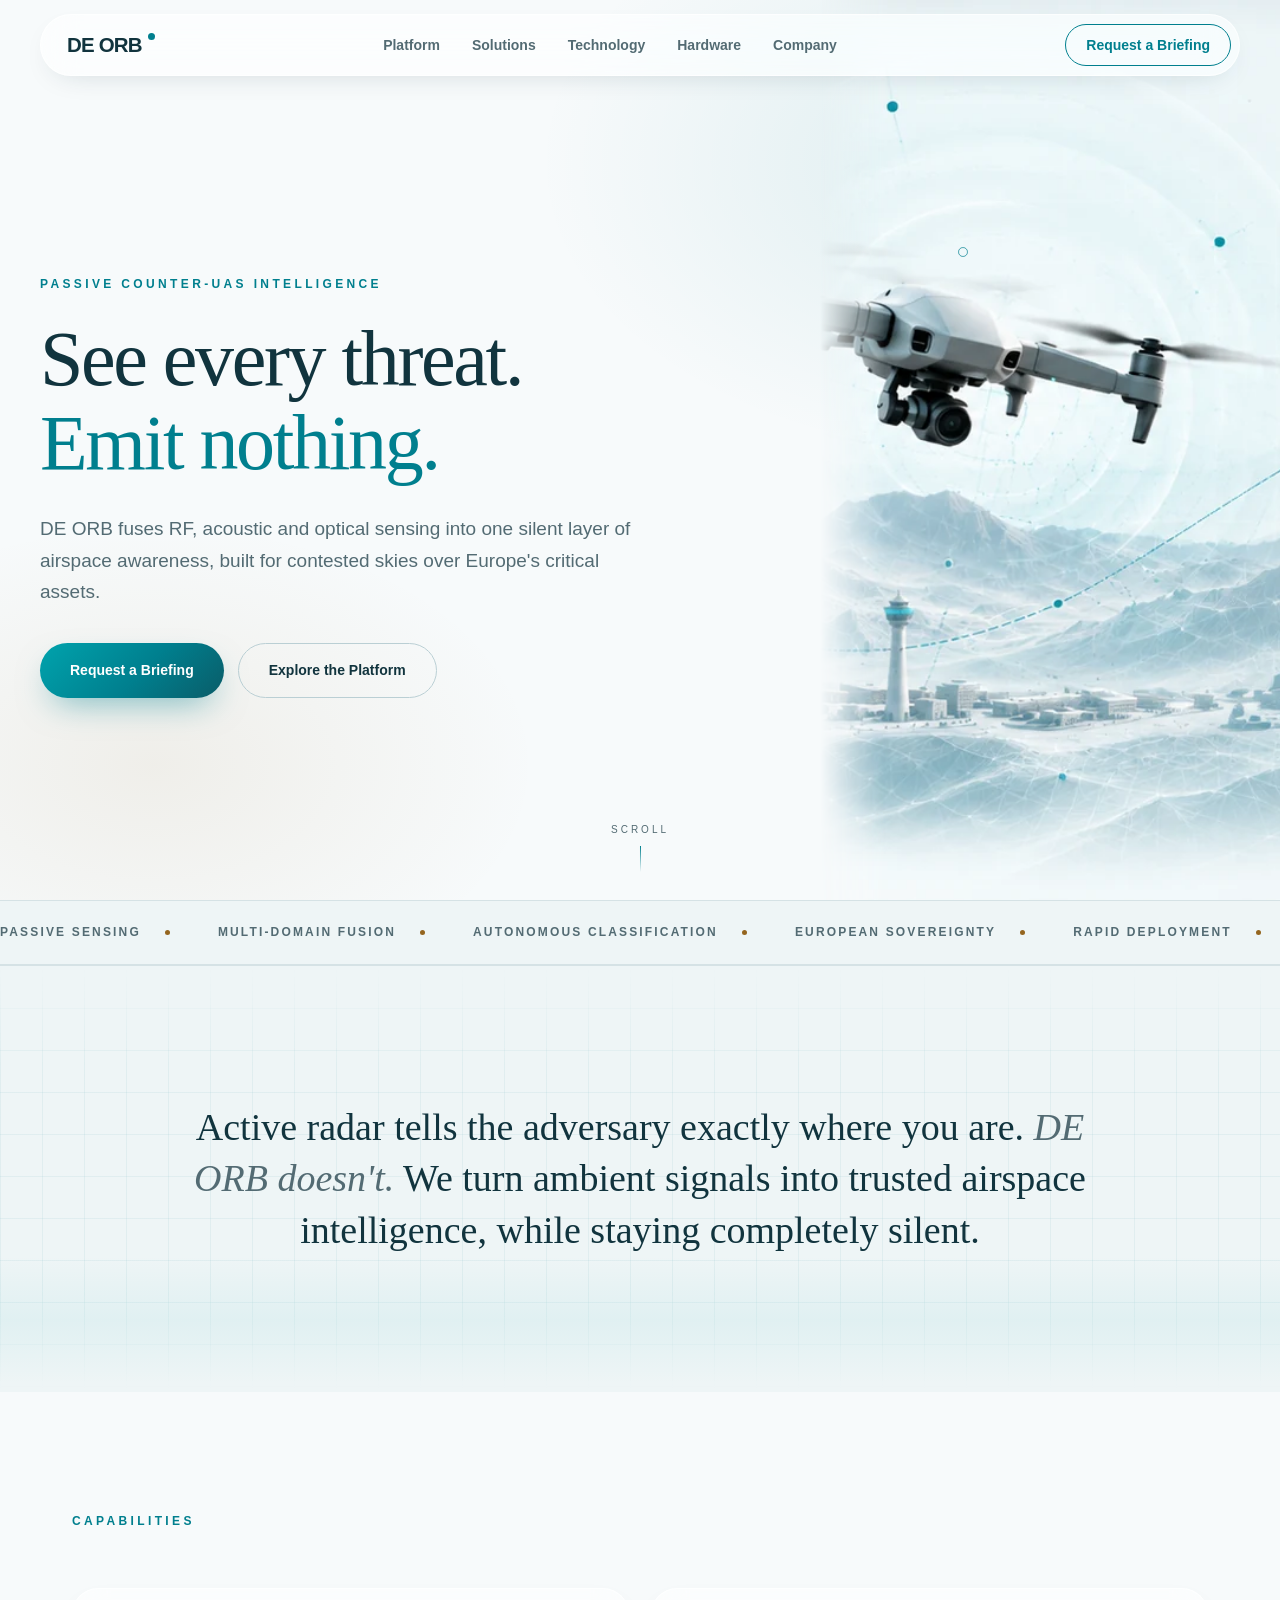
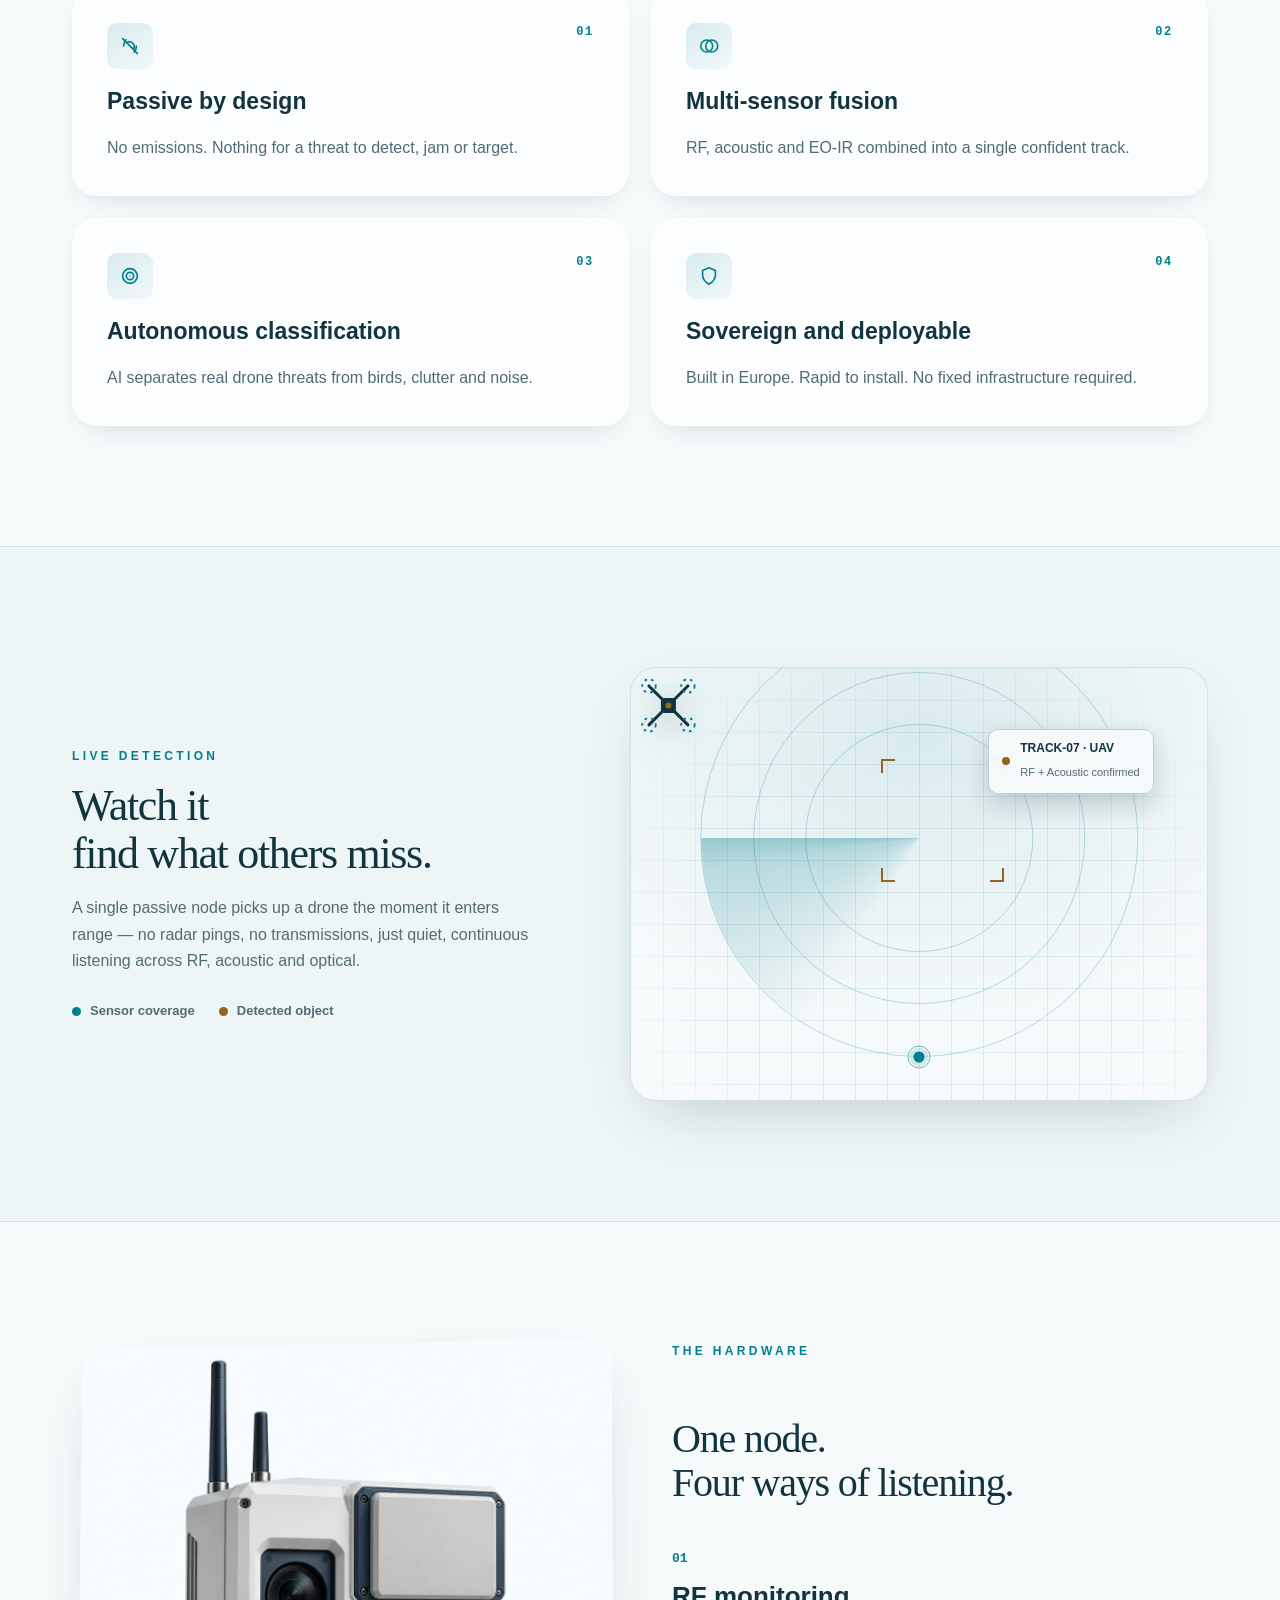
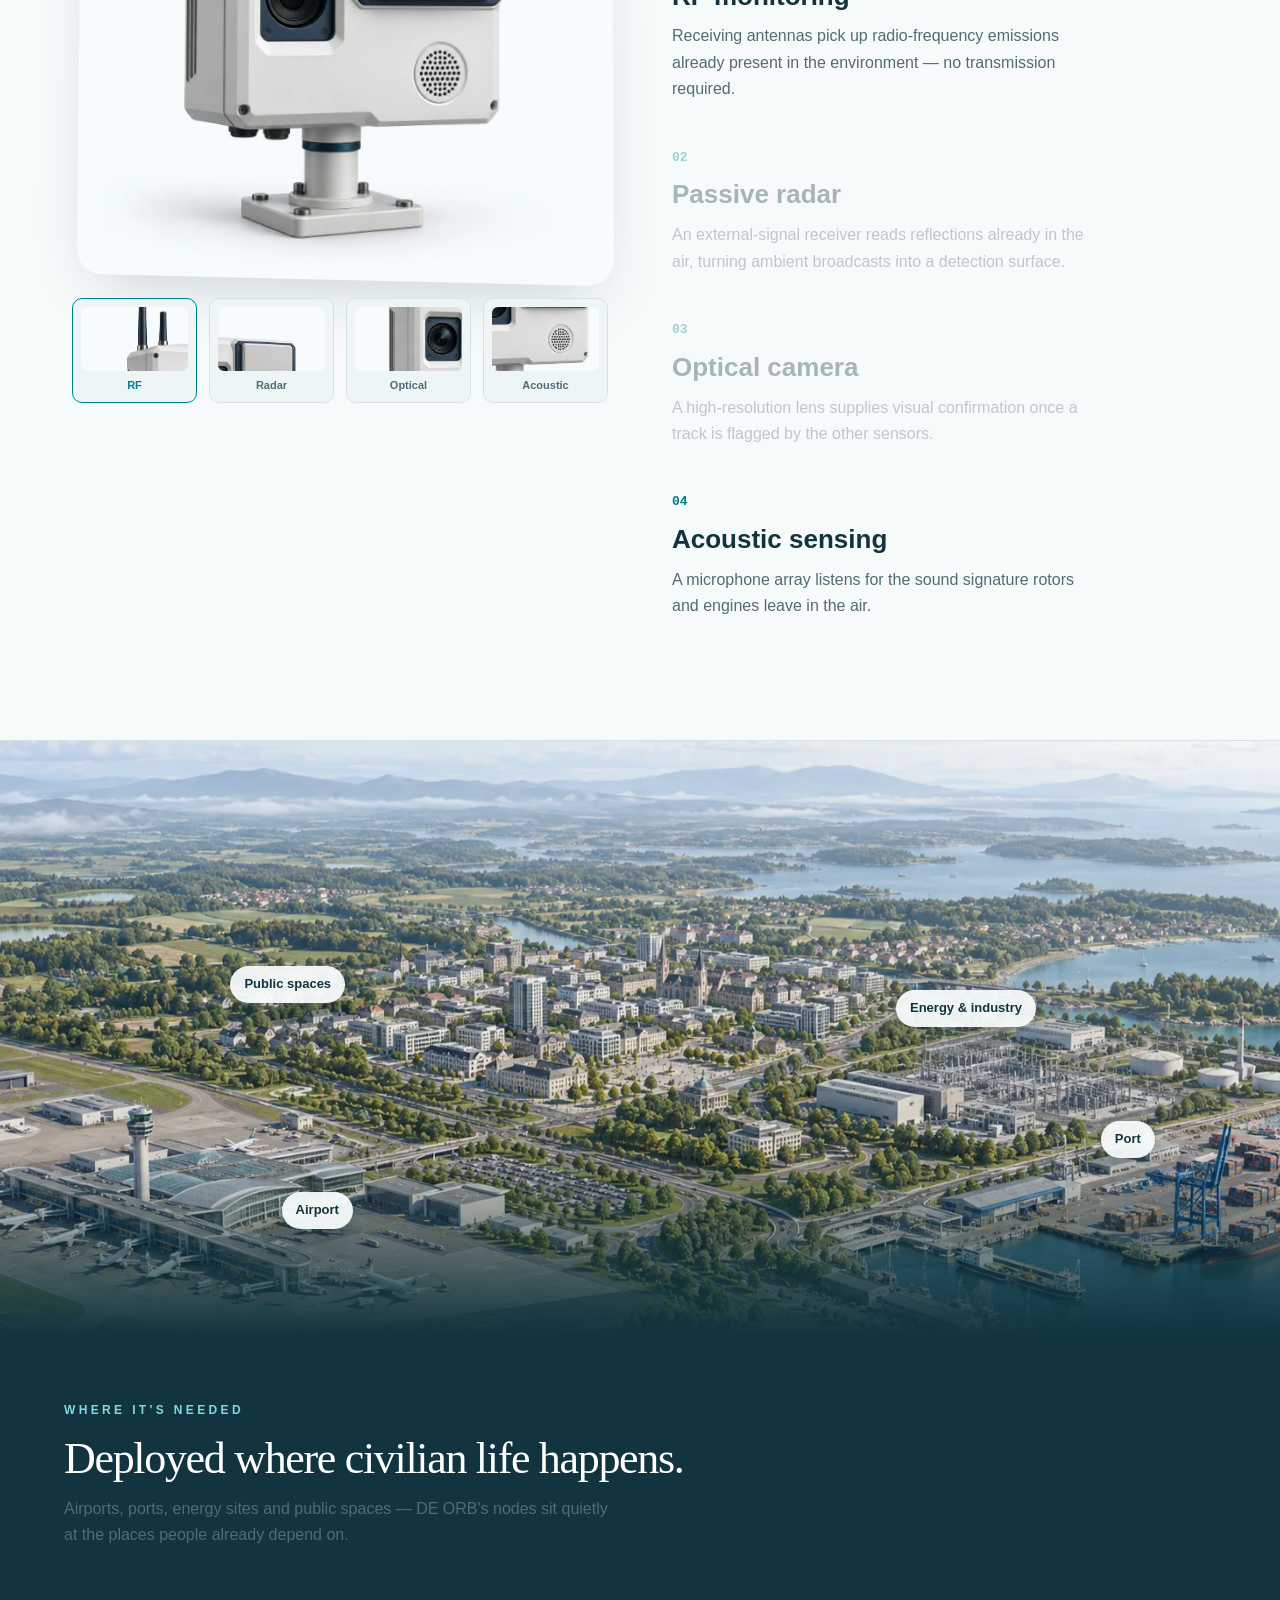
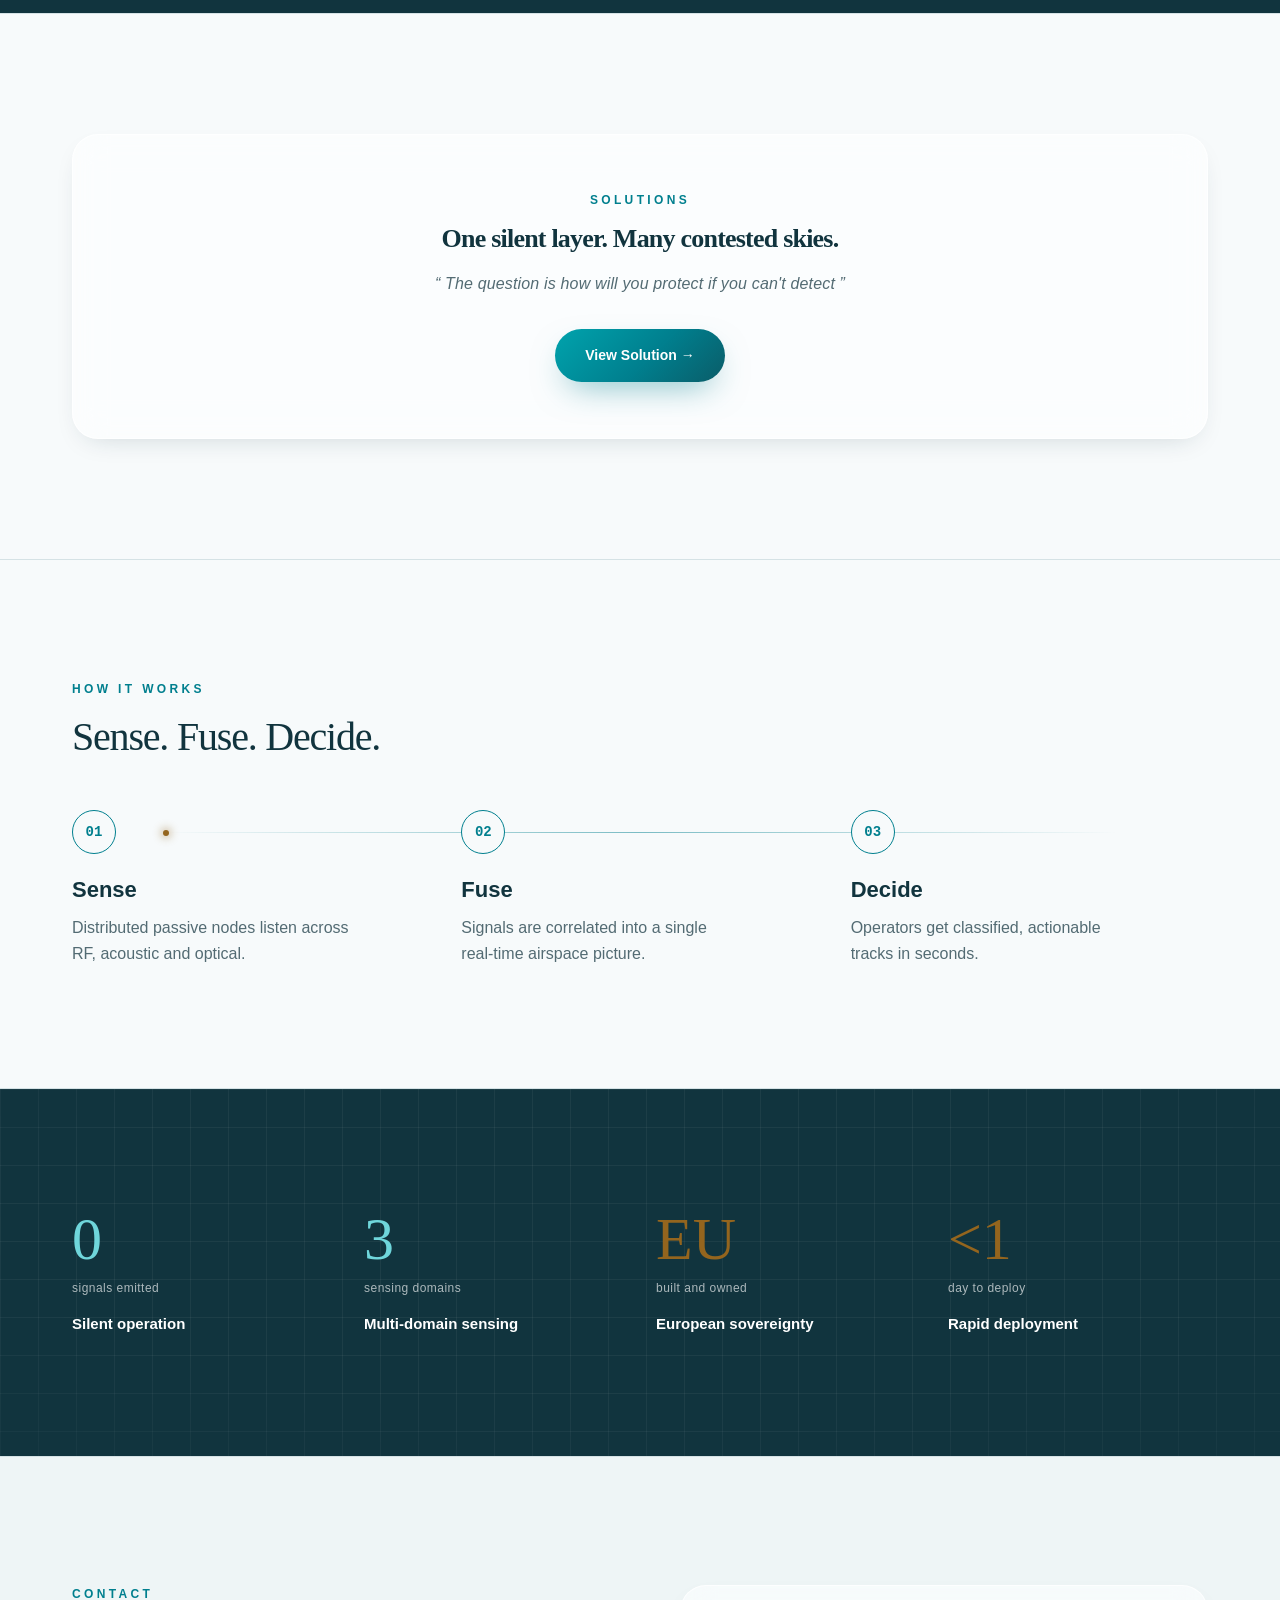
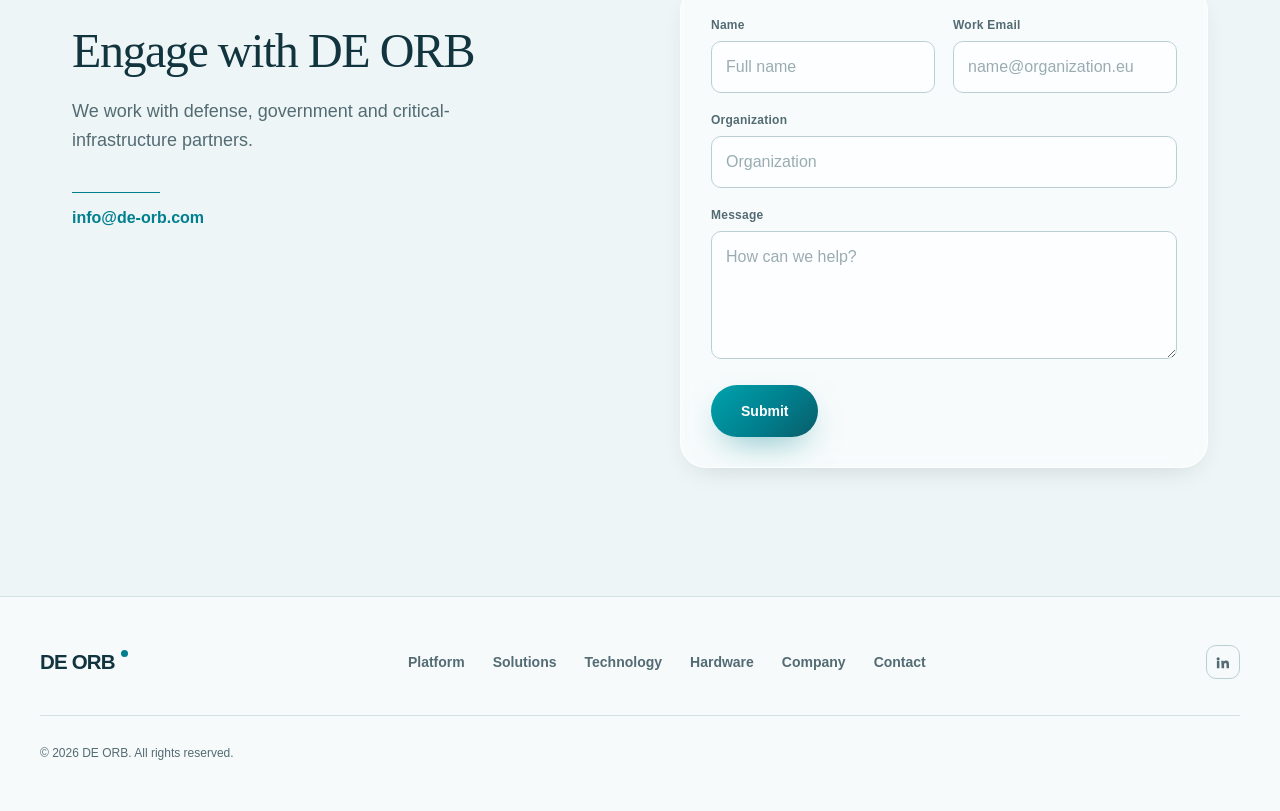
==== commit 8243b8fe: "Replace hero visual with the supplied drone/airspace illustration Swaps the sensor-mesh console for " ====
--- a/index.html
+++ b/index.html
@@ -53,50 +53,11 @@
       </div>
     </div>
 
-    <!-- HERO CONSOLE: custom sensor-mesh visual, not used anywhere else on the site -->
-    <div class="hero-console-wrap reveal" id="heroConsoleWrap">
-      <div class="hero-console" id="heroConsole" role="button" tabindex="0" aria-label="Interactive preview of DE ORB's sensor-fusion network. Click to trigger a manual scan.">
-        <div class="console-grid"></div>
-        <div class="console-vignette"></div>
-        <div class="console-scanline"></div>
-
-        <svg class="console-mesh" viewBox="0 0 100 100" preserveAspectRatio="none" aria-hidden="true">
-          <line class="mesh-line" x1="51" y1="57" x2="20" y2="22"/>
-          <line class="mesh-line" x1="51" y1="57" x2="78" y2="18"/>
-          <line class="mesh-line" x1="51" y1="57" x2="15" y2="74"/>
-          <line class="mesh-line" x1="51" y1="57" x2="82" y2="68"/>
-        </svg>
-
-        <div class="mesh-node" style="left:20%;top:22%"><span class="tip">NODE-01</span></div>
-        <div class="mesh-node" style="left:78%;top:18%"><span class="tip">NODE-02</span></div>
-        <div class="mesh-node" style="left:15%;top:74%"><span class="tip">NODE-03</span></div>
-        <div class="mesh-node" style="left:82%;top:68%"><span class="tip">NODE-04</span></div>
-        <div class="mesh-node hub" style="left:51%;top:57%"><span class="tip">DE ORB OS · FUSION HUB</span></div>
-
-        <div class="track-trail t4" aria-hidden="true"><div class="glyph"></div></div>
-        <div class="track-trail t3" aria-hidden="true"><div class="glyph"></div></div>
-        <div class="track-trail t2" aria-hidden="true"><div class="glyph"></div></div>
-        <div class="track-trail t1" aria-hidden="true"><div class="glyph"></div></div>
-        <div class="console-ping" aria-hidden="true"></div>
-
-        <span class="console-tag live"><span class="rec"></span>SIMULATION</span>
-        <span class="console-hint" id="consoleHint">Click to scan</span>
-        <p class="console-note">Illustrative network preview — not live sensor data.</p>
-      </div>
-
-      <div class="console-readouts">
-        <div class="readout-chip">
-          <span class="rl">RF ACTIVITY</span>
-          <div class="wave-bars"><span></span><span></span><span></span><span></span><span></span><span></span></div>
-        </div>
-        <div class="readout-chip">
-          <span class="rl">NODES ONLINE</span>
-          <span class="rv"><span class="readout-dot"></span>04 / 04</span>
-        </div>
-        <div class="readout-chip">
-          <span class="rl">SESSION UPTIME</span>
-          <span class="rv" id="uptimeReadout">00:00</span>
-        </div>
+    <!-- HERO VISUAL: illustrated drone/airspace scene -->
+    <div class="hero-visual-wrap reveal" id="heroVisualWrap">
+      <div class="hero-visual-frame" id="heroVisualFrame">
+        <img src="assets/img/hero-scene.webp" alt="Illustration of a DE ORB drone detection scene: a quadcopter tracked above an airport and city skyline, with additional aircraft detected in the distance" width="893" height="761" loading="eager" fetchpriority="high">
+        <span class="scene-pulse" style="left:31%; top:28%" aria-hidden="true"></span>
       </div>
     </div>
 
--- a/assets/style.css
+++ b/assets/style.css
@@ -209,129 +209,39 @@
   50% { box-shadow: 0 0 0 14px rgba(148,101,30,0); }
 }
 
-/* ============ HERO CONSOLE (new hero visual) ============ */
-.hero-console-wrap {
-  position: absolute; right: 4vw; top: 50%; transform: translateY(-50%); z-index: 2;
-  width: clamp(300px, 34vw, 460px); perspective: 1400px; pointer-events: auto;
-}
-@media (max-width: 960px) { .hero-console-wrap { position: relative; right: auto; top: auto; transform: none; width: min(420px, 88vw); margin: 48px auto 0; } }
-
-.hero-console {
-  position: relative; aspect-ratio: 1 / 1.02; border-radius: var(--radius-lg);
-  background: linear-gradient(160deg, rgba(255,255,255,.7), rgba(255,255,255,.35));
-  backdrop-filter: blur(18px) saturate(160%); -webkit-backdrop-filter: blur(18px) saturate(160%);
-  border: 1px solid rgba(255,255,255,.8);
-  box-shadow: var(--shadow-lg);
-  overflow: hidden; cursor: pointer;
-  transition: transform .25s ease-out;
-  transform-style: preserve-3d;
-}
-
-.console-grid {
-  position: absolute; inset: 0; pointer-events: none;
-  background-image: linear-gradient(rgba(0,127,142,.10) 1px, transparent 1px), linear-gradient(90deg, rgba(0,127,142,.10) 1px, transparent 1px);
-  background-size: 26px 26px;
-  mask-image: radial-gradient(circle at 50% 50%, #000 60%, transparent 96%);
-  -webkit-mask-image: radial-gradient(circle at 50% 50%, #000 60%, transparent 96%);
-}
-.console-vignette { position: absolute; inset: 0; pointer-events: none; background: radial-gradient(120% 100% at 50% 0%, rgba(0,127,142,.12), transparent 60%); }
-
-.console-scanline {
-  position: absolute; left: 0; right: 0; height: 46%; pointer-events: none;
-  background: linear-gradient(180deg, rgba(0,163,173,0) 0%, rgba(0,163,173,.12) 45%, rgba(0,163,173,.22) 50%, rgba(0,163,173,.12) 55%, rgba(0,163,173,0) 100%);
-  animation: consoleScan 5s ease-in-out infinite;
-  mix-blend-mode: multiply;
-}
-@keyframes consoleScan { 0% { top: -46%; } 50% { top: 100%; } 100% { top: -46%; } }
-
-.console-mesh { position: absolute; inset: 0; pointer-events: none; }
-.mesh-line { stroke: rgba(0,127,142,.32); stroke-width: .6; stroke-dasharray: 2 2.2; }
-.mesh-node {
-  position: absolute; width: 8px; height: 8px; margin: -4px; border-radius: 50%;
-  background: var(--teal); box-shadow: 0 0 0 3px rgba(0,127,142,.14);
-}
-.mesh-node::after {
-  content: ""; position: absolute; inset: -8px; border-radius: 50%; border: 1px solid rgba(0,127,142,.35);
-  animation: nodePulse 3.2s ease-out infinite;
-}
-.mesh-node.hub { width: 12px; height: 12px; margin: -6px; background: var(--teal-deep); box-shadow: 0 0 0 5px rgba(0,127,142,.18); }
-.mesh-node .tip {
-  position: absolute; bottom: calc(100% + 8px); left: 50%; transform: translateX(-50%) translateY(4px);
-  background: var(--ink); color: #fff; font-size: 10px; font-weight: 700; letter-spacing: .04em;
-  padding: 4px 8px; border-radius: 5px; white-space: nowrap; opacity: 0; pointer-events: none;
-  transition: opacity .25s, transform .25s;
-}
-.mesh-node:hover .tip { opacity: 1; transform: translateX(-50%) translateY(0); }
-
-.track-trail {
-  position: absolute; width: 12px; height: 12px; margin: -6px; pointer-events: none;
-  animation: trackMove 9s cubic-bezier(.4, 0, .4, 1) infinite;
-}
-.track-trail .glyph {
-  width: 100%; height: 100%; background: var(--amber); transform: rotate(45deg);
-  box-shadow: 0 0 10px 1px rgba(148,101,30,.4);
-}
-.track-trail.t2 { animation-delay: -1.1s; opacity: .5; transform: scale(.78); }
-.track-trail.t3 { animation-delay: -2.2s; opacity: .28; transform: scale(.58); }
-.track-trail.t4 { animation-delay: -3.3s; opacity: .14; transform: scale(.4); }
-@keyframes trackMove {
-  0%   { left: -8%;  top: 84%; opacity: 0; }
-  10%  { opacity: 1; }
-  46%  { left: 44%;  top: 62%; }
-  53%  { left: 51%;  top: 57%; }
-  60%  { left: 58%;  top: 52%; }
-  90%  { opacity: 1; }
-  100% { left: 112%; top: 6%; opacity: 0; }
-}
-
-.console-ping {
-  position: absolute; left: 51%; top: 57%; width: 10px; height: 10px; margin: -5px; border-radius: 50%;
-  border: 1.5px solid var(--amber); animation: consolePing 9s ease-out infinite; pointer-events: none;
-}
-@keyframes consolePing {
-  0%, 44%, 66%, 100% { transform: scale(.3); opacity: 0; }
-  50% { transform: scale(1); opacity: .9; }
-  58% { transform: scale(2.4); opacity: 0; }
-}
-.hero-console.manual-ping .console-ping { animation: consolePingManual 1.1s ease-out; }
-@keyframes consolePingManual { 0% { transform: scale(.3); opacity: .9; } 100% { transform: scale(3.2); opacity: 0; } }
-
-.console-tag {
-  position: absolute; display: inline-flex; align-items: center; gap: 6px; pointer-events: none;
-  font-size: 10px; font-weight: 700; letter-spacing: .12em; color: var(--muted);
-  background: rgba(255,255,255,.7); padding: 5px 9px; border-radius: var(--radius-pill); border: 1px solid var(--line);
-}
-.console-tag.live { top: 16px; left: 16px; }
-.console-tag.live .rec { width: 6px; height: 6px; border-radius: 50%; background: var(--amber); animation: coreBlip 2s ease-in-out infinite; }
-.console-note { position: absolute; bottom: 14px; left: 16px; right: 16px; font-size: 9.5px; color: rgba(83,107,115,.75); letter-spacing: .01em; pointer-events: none; }
-.console-hint {
-  position: absolute; top: 16px; right: 16px; font-size: 10px; font-weight: 600; color: var(--teal); pointer-events: none;
-  background: rgba(255,255,255,.7); padding: 5px 9px; border-radius: var(--radius-pill); border: 1px solid var(--line);
-  opacity: .85; transition: opacity .3s;
-}
-.hero-console:hover .console-hint { opacity: 1; }
-.hero-console.manual-ping .console-hint { color: var(--amber); }
-
-/* sidebar readout chips beneath the console */
-.console-readouts { display: grid; grid-template-columns: repeat(3, 1fr); gap: 10px; margin-top: 16px; }
-.readout-chip {
-  background: rgba(255,255,255,.55); backdrop-filter: blur(10px); border: 1px solid var(--line);
-  border-radius: var(--radius-sm); padding: 10px 12px;
-}
-.readout-chip .rl { display: block; font-size: 9px; font-weight: 700; letter-spacing: .1em; color: var(--muted); margin-bottom: 6px; }
-.readout-chip .rv { font-size: 13px; font-weight: 700; color: var(--ink); font-family: ui-monospace, Menlo, monospace; }
-.wave-bars { display: flex; align-items: flex-end; gap: 2.5px; height: 16px; }
-.wave-bars span { width: 3px; background: var(--teal); border-radius: 1px; animation: waveBar 1.2s ease-in-out infinite; }
-.wave-bars span:nth-child(1) { animation-delay: -.9s; }
-.wave-bars span:nth-child(2) { animation-delay: -.5s; }
-.wave-bars span:nth-child(3) { animation-delay: -1.1s; }
-.wave-bars span:nth-child(4) { animation-delay: -.2s; }
-.wave-bars span:nth-child(5) { animation-delay: -.7s; }
-.wave-bars span:nth-child(6) { animation-delay: -.4s; }
-@keyframes waveBar { 0%, 100% { height: 4px; } 50% { height: 16px; } }
-.readout-dot { display: inline-block; width: 6px; height: 6px; border-radius: 50%; background: var(--teal); margin-right: 5px; box-shadow: 0 0 0 2px rgba(0,127,142,.15); }
-
-@media (max-width: 640px) { .console-readouts { grid-template-columns: repeat(3, 1fr); gap: 8px; } .readout-chip { padding: 8px 9px; } }
+/* ============ HERO VISUAL (illustrated drone/airspace scene) ============ */
+.hero-visual-wrap {
+  position: absolute; left: max(800px, calc(50% + 180px)); right: 0; top: 0; bottom: 0; z-index: 1;
+}
+@media (max-width: 960px) {
+  .hero-visual-wrap { position: relative; left: auto; right: auto; top: auto; bottom: auto; width: 100%; height: 380px; margin-top: 28px; }
+}
+@media (max-width: 640px) { .hero-visual-wrap { height: 300px; } }
+
+.hero-visual-frame { position: relative; width: 100%; height: 100%; overflow: hidden; }
+.hero-visual-frame img {
+  position: absolute; inset: 0; width: 100%; height: 100%; object-fit: cover; object-position: 22% 32%;
+  mask-image: linear-gradient(to right, transparent 0%, #000 14%);
+  -webkit-mask-image: linear-gradient(to right, transparent 0%, #000 14%);
+  animation: heroSceneDrift 11s ease-in-out infinite;
+}
+@media (max-width: 960px) {
+  .hero-visual-frame img { mask-image: none; -webkit-mask-image: none; object-position: center 30%; }
+}
+@keyframes heroSceneDrift {
+  0%, 100% { transform: scale(1) translateY(0); }
+  50% { transform: scale(1.035) translateY(-10px); }
+}
+
+.scene-pulse {
+  position: absolute; width: 10px; height: 10px; margin: -5px; border-radius: 50%; pointer-events: none;
+}
+.scene-pulse::before, .scene-pulse::after {
+  content: ""; position: absolute; inset: 0; border-radius: 50%; border: 1px solid rgba(0,127,142,.4);
+  animation: scenePulse 3.4s ease-out infinite;
+}
+.scene-pulse::after { animation-delay: 1.7s; }
+@keyframes scenePulse { 0% { transform: scale(.3); opacity: .8; } 100% { transform: scale(9); opacity: 0; } }
 
 .hero-inner { position: relative; width: 100%; padding: calc(var(--header) + 56px) 0 80px; z-index: 1; }
 .hero-max { max-width: 720px; }
@@ -684,7 +594,7 @@
 @media (prefers-reduced-motion: reduce) {
   .sweep, .ring, .core, .wordmark i, .scroll-cue::after, .btn-primary::after,
   .marquee-track, .radar-sweep-2, .node-pulse, .drone-track, .drone-body, .rotor, .lock-box, .telemetry, .tele-dot,
-  .console-scanline, .mesh-node::after, .track-trail, .console-ping, .wave-bars span {
+  .hero-visual-frame img, .scene-pulse::before, .scene-pulse::after {
     animation: none !important;
   }
   .reveal, .line-draw { opacity: 1; transform: none; transition: none; }
@@ -693,9 +603,5 @@
   .drone-track { left: 50% !important; top: 28% !important; }
   .lock-box { left: 44% !important; top: 16% !important; opacity: 1 !important; transform: none !important; }
   .telemetry { opacity: 1 !important; }
-  .track-trail { left: 51% !important; top: 57% !important; opacity: 1 !important; }
-  .track-trail.t2, .track-trail.t3, .track-trail.t4 { opacity: 0 !important; }
-  .console-ping { transform: scale(1) !important; opacity: .6 !important; }
-  .wave-bars span { height: 10px !important; }
   html { scroll-behavior: auto; }
 }
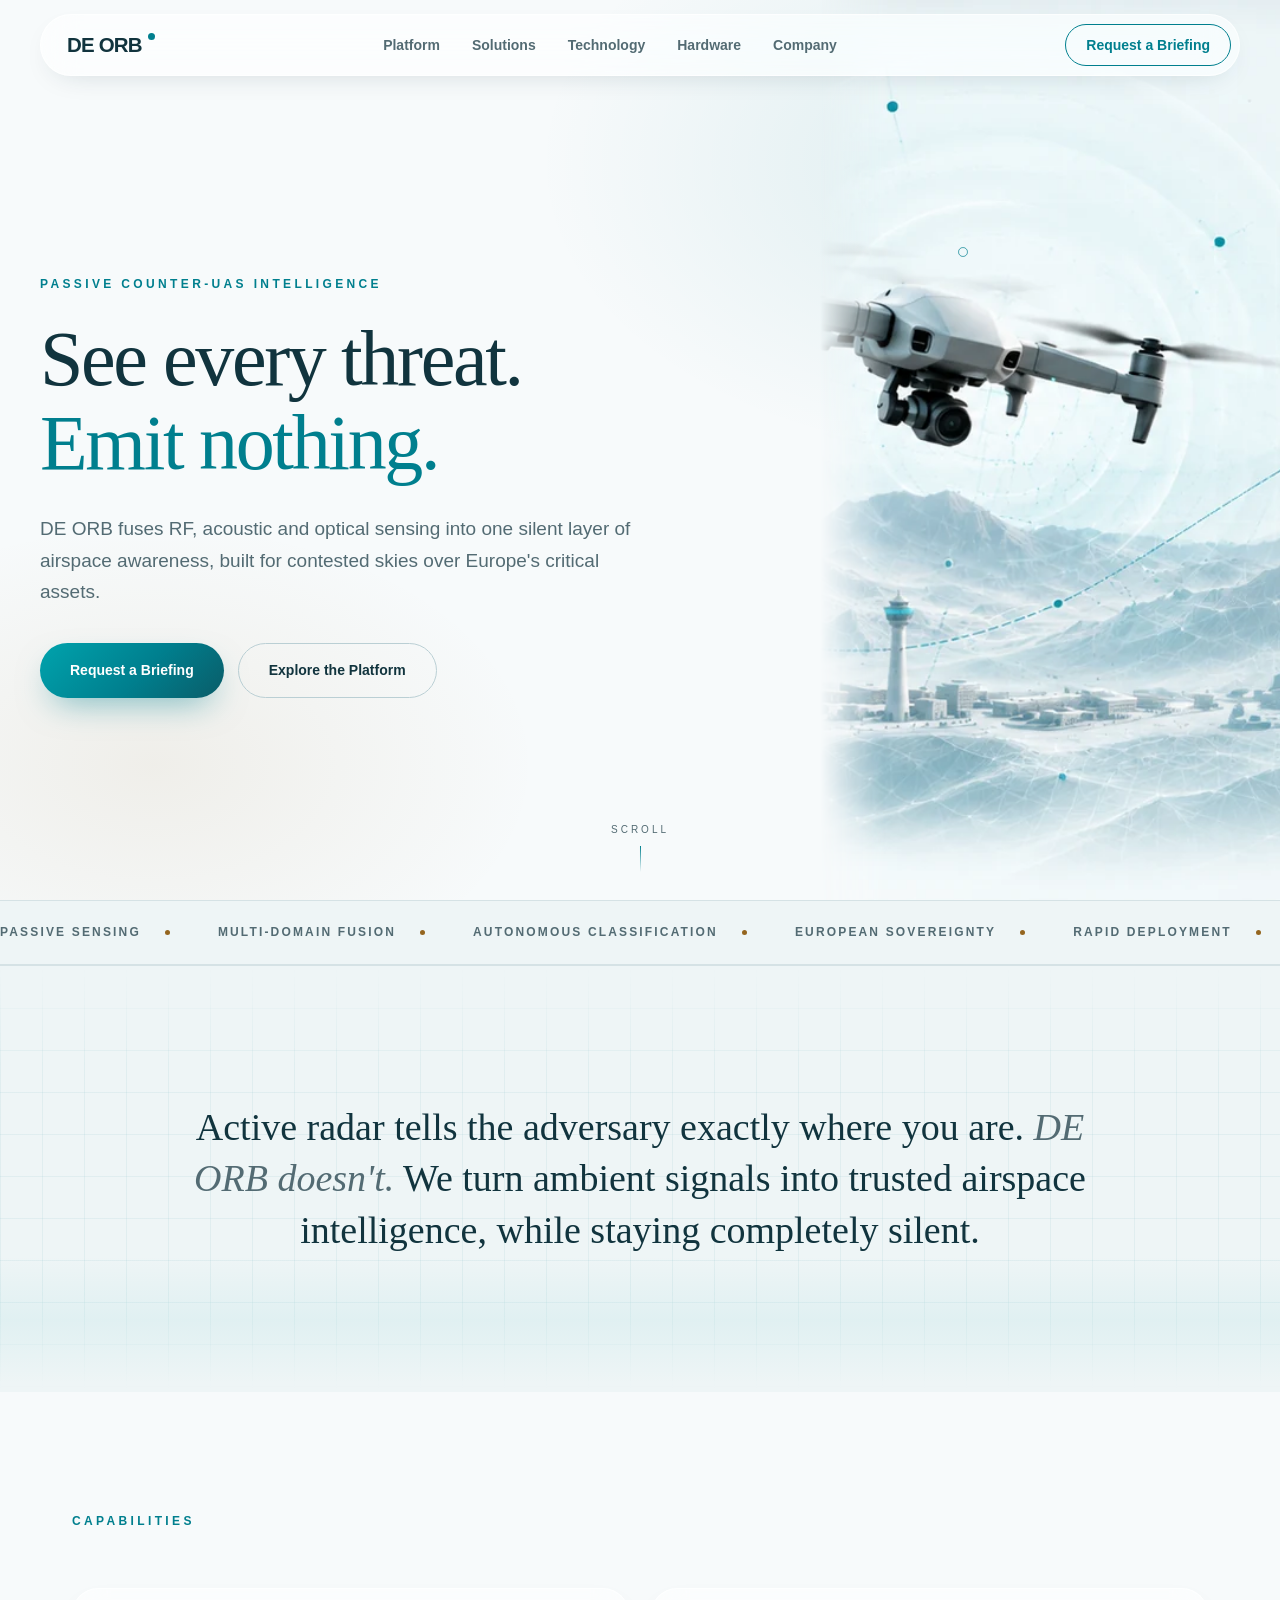
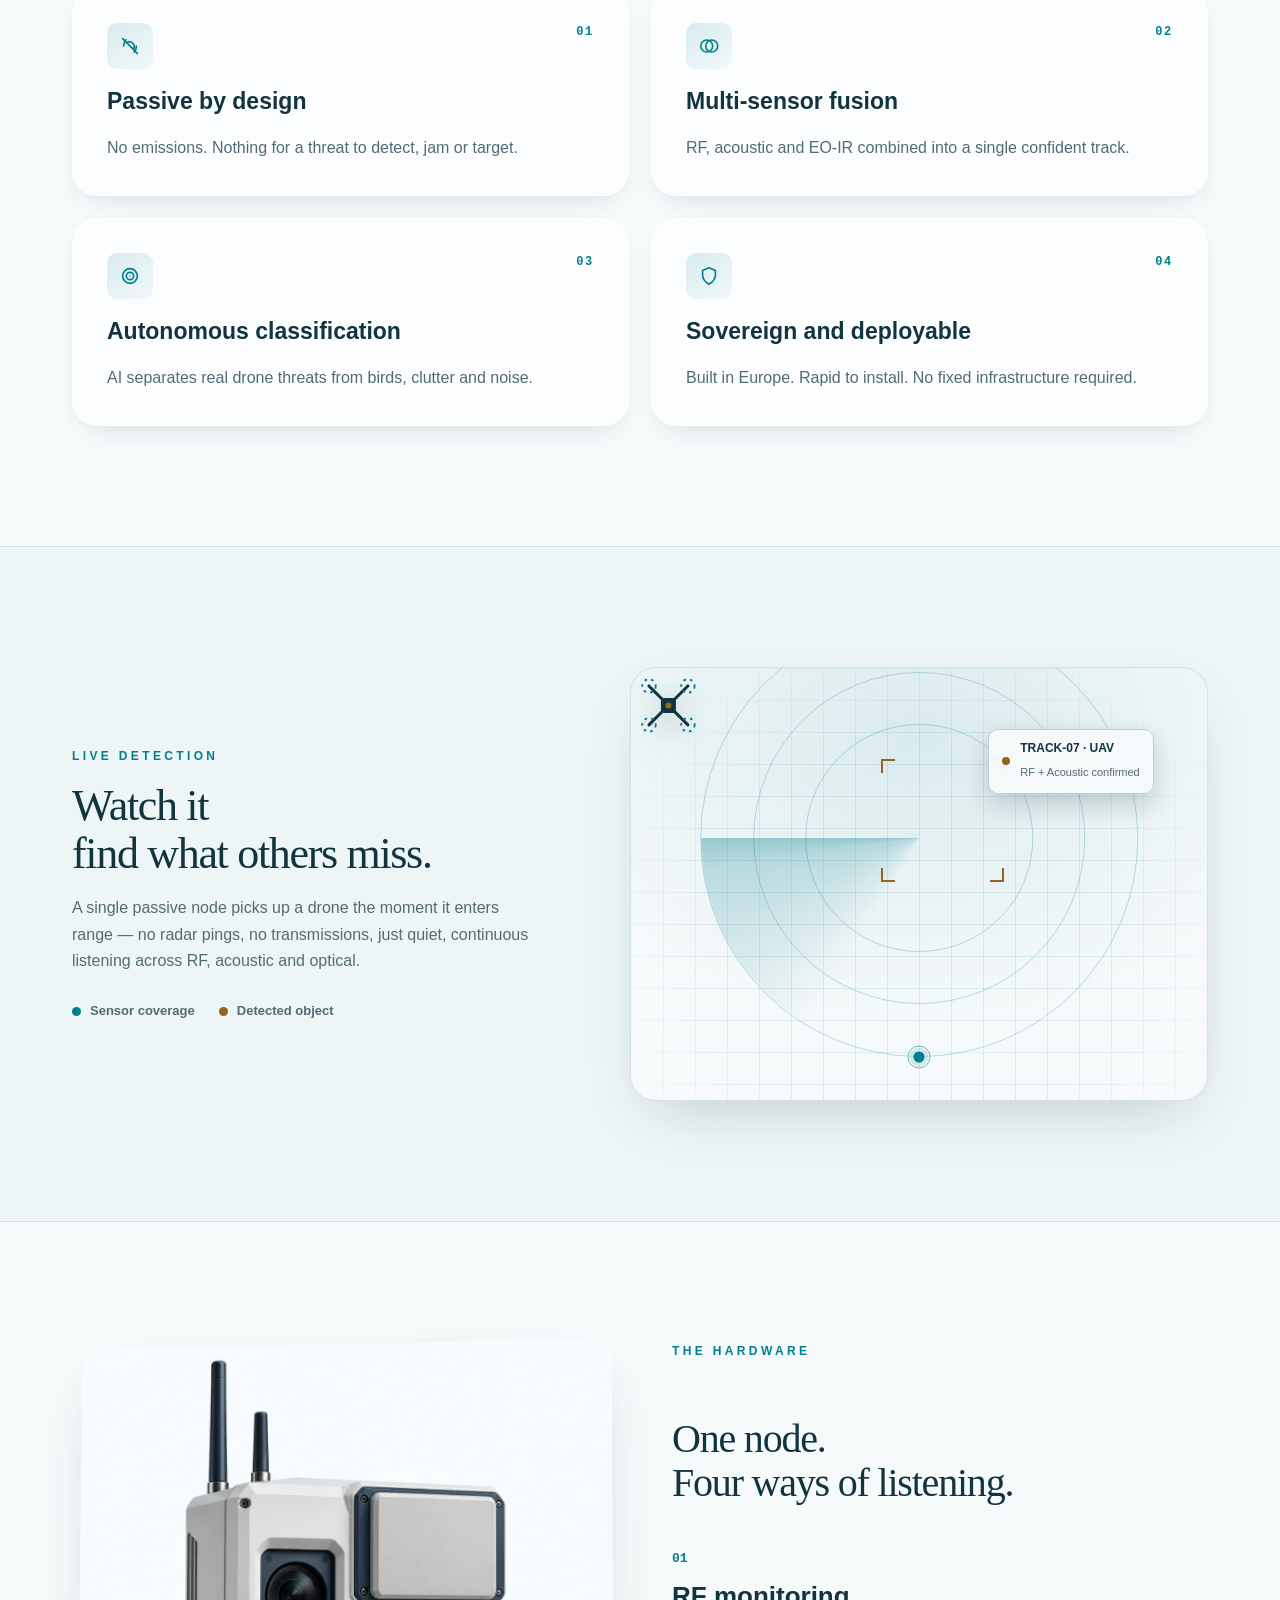
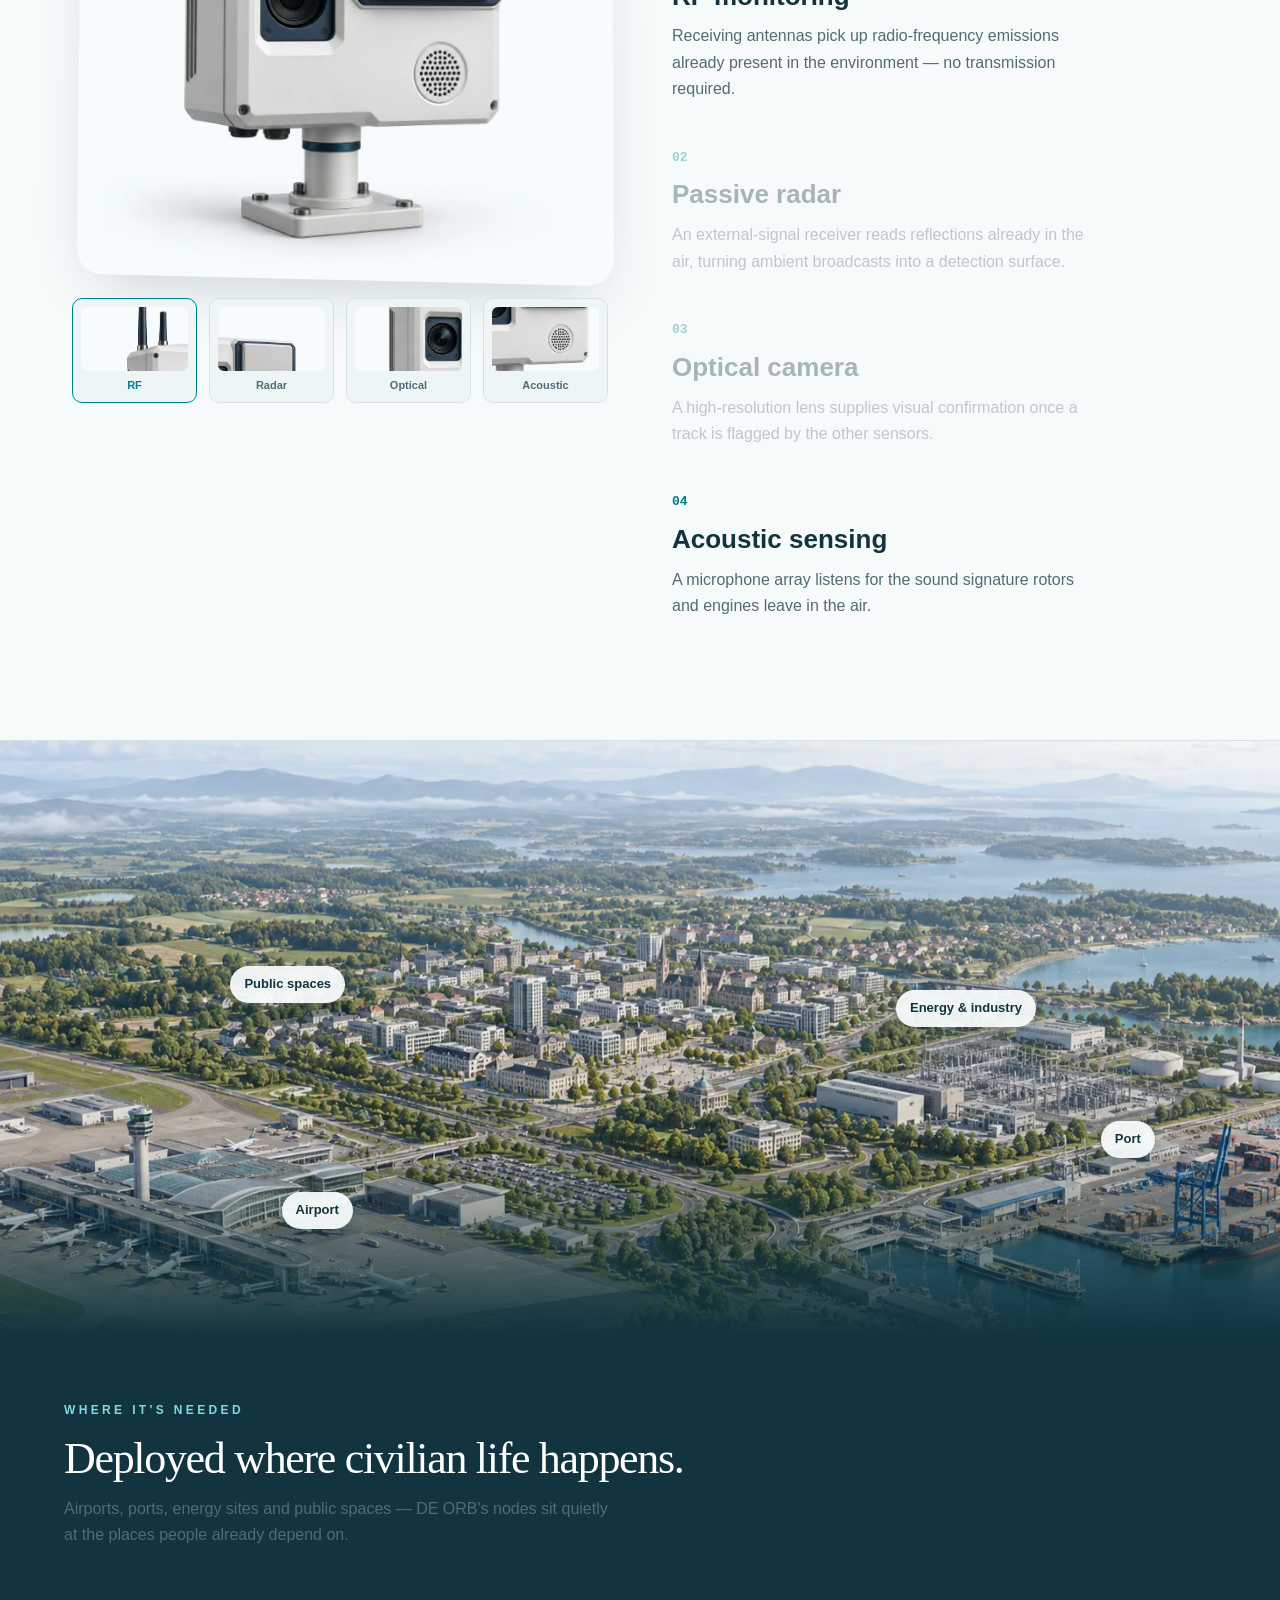
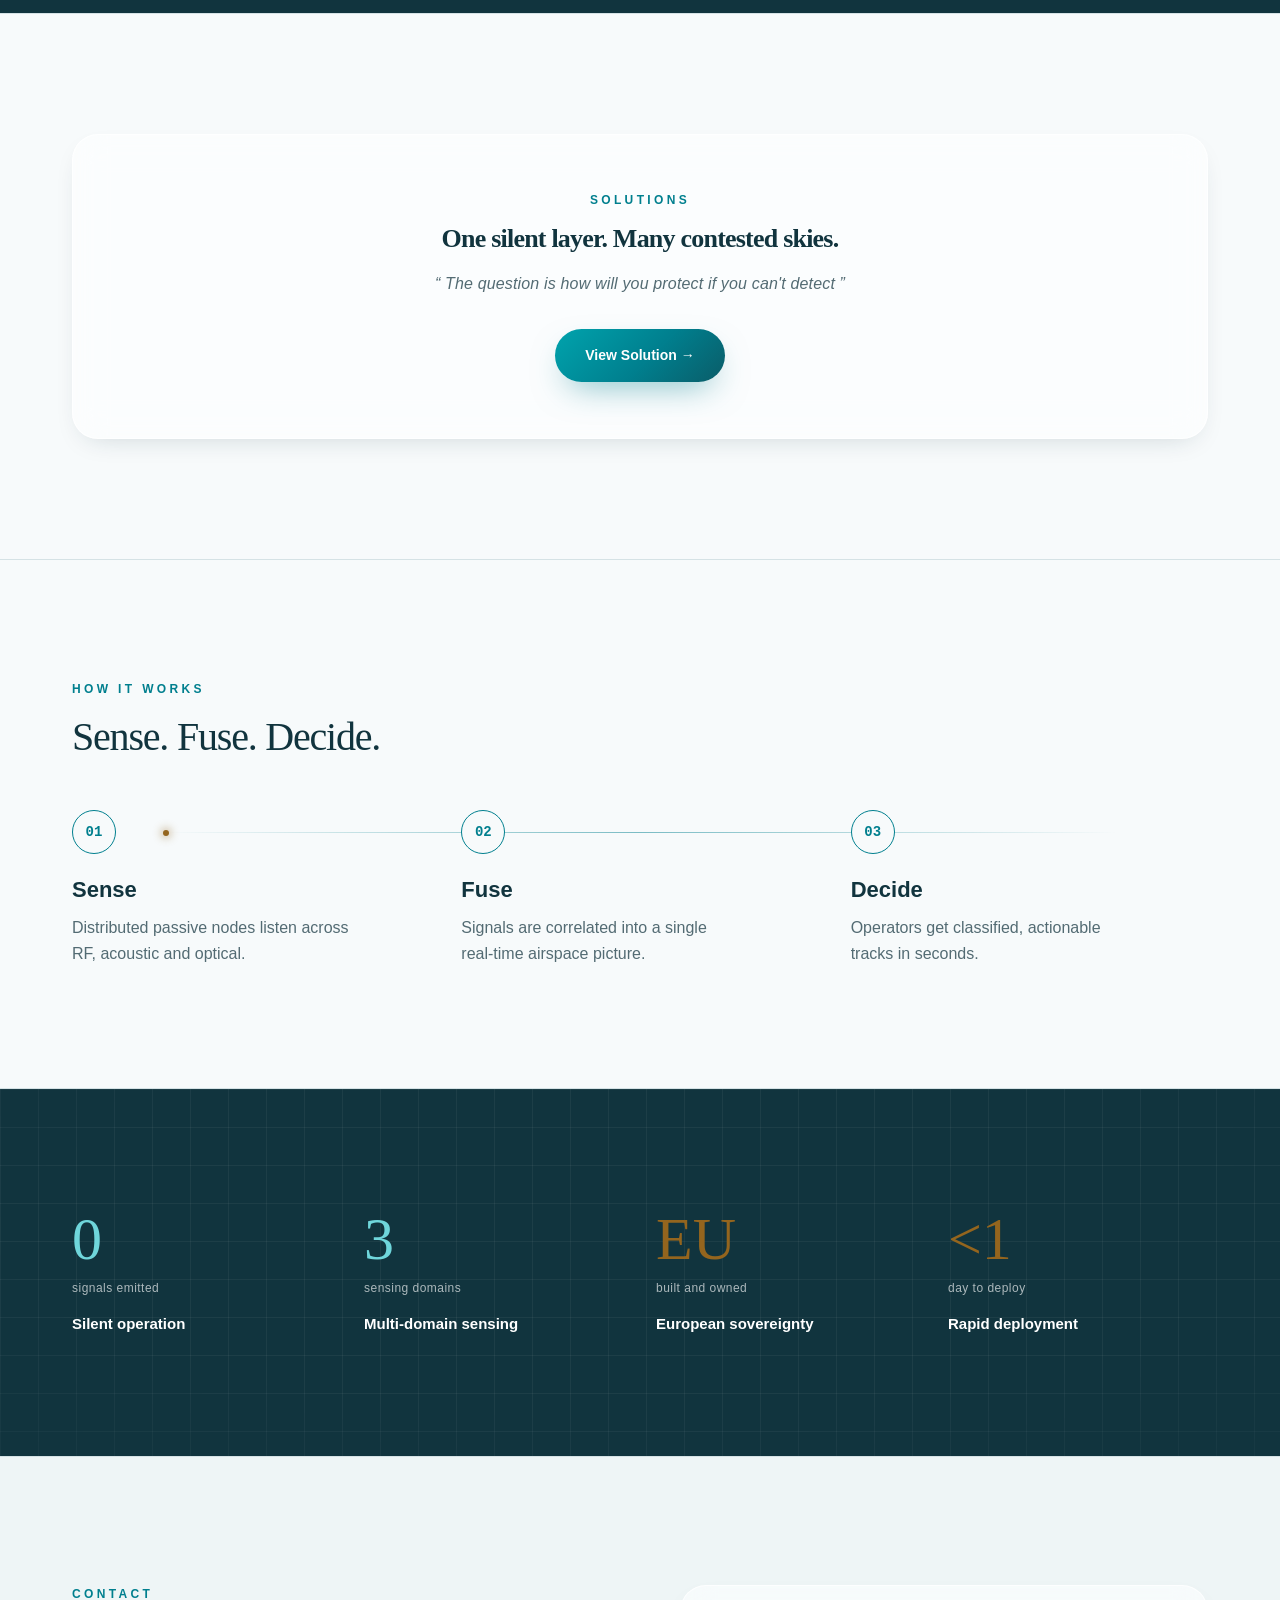
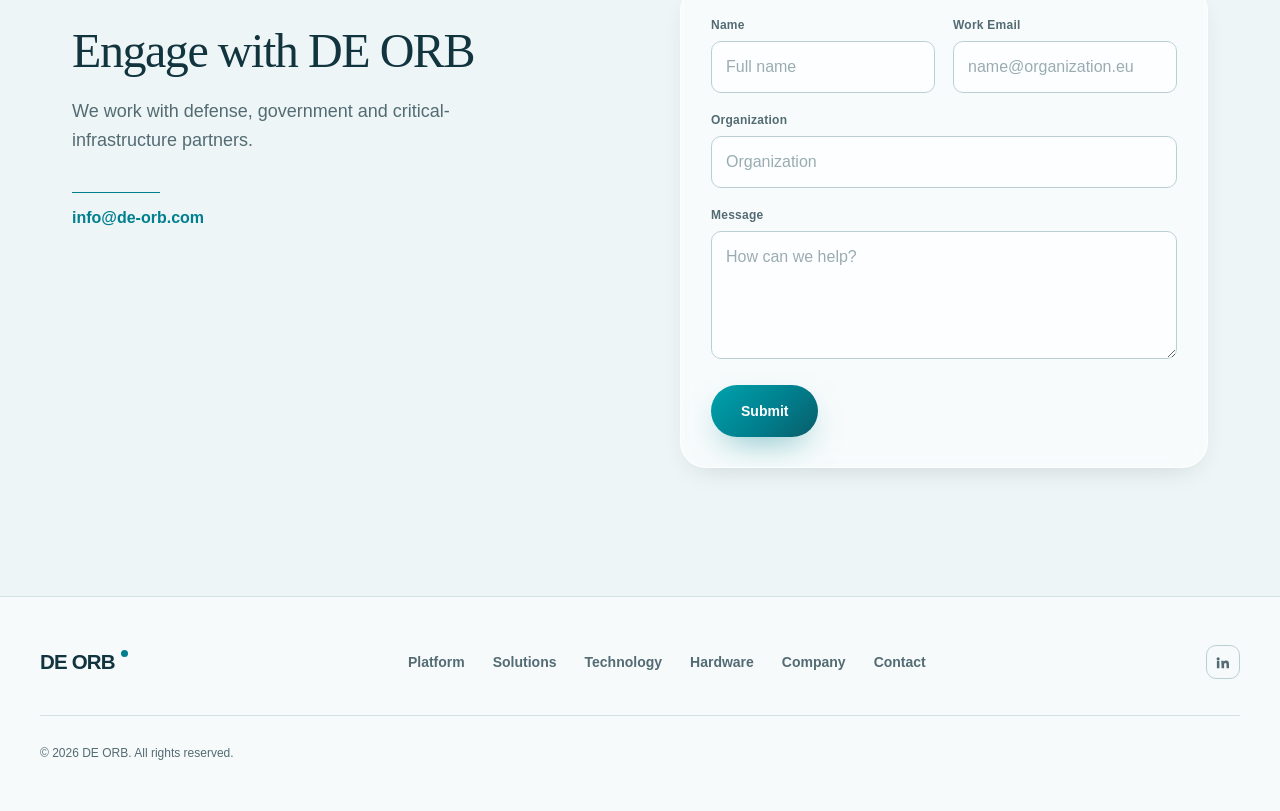
==== commit cc4aa4d6: "Add word-stagger reveal animation to hero headline Splits the H1 into per-word spans and animates ea" ====
--- a/index.html
+++ b/index.html
@@ -43,7 +43,7 @@
     <div class="wrap hero-inner">
       <div class="hero-max">
         <p class="eyebrow reveal">PASSIVE COUNTER-UAS INTELLIGENCE</p>
-        <h1 class="reveal">See every threat.<br><em>Emit nothing.</em></h1>
+        <h1 id="heroHeadline">See every threat.<br><em>Emit nothing.</em></h1>
         <p class="subhead reveal">DE ORB fuses RF, acoustic and optical sensing into one silent layer of airspace
           awareness, built for contested skies over Europe's critical assets.</p>
         <div class="hero-cta reveal">
--- a/assets/style.css
+++ b/assets/style.css
@@ -214,9 +214,8 @@
   position: absolute; left: max(800px, calc(50% + 180px)); right: 0; top: 0; bottom: 0; z-index: 1;
 }
 @media (max-width: 960px) {
-  .hero-visual-wrap { position: relative; left: auto; right: auto; top: auto; bottom: auto; width: 100%; height: 380px; margin-top: 28px; }
-}
-@media (max-width: 640px) { .hero-visual-wrap { height: 300px; } }
+  .hero-visual-wrap { display: none; }
+}
 
 .hero-visual-frame { position: relative; width: 100%; height: 100%; overflow: hidden; }
 .hero-visual-frame img {
@@ -248,13 +247,35 @@
 
 .eyebrow { display: inline-block; font-size: 12px; font-weight: 700; letter-spacing: .28em; color: var(--teal); margin-bottom: 22px; }
 
-.hero h1 { font-size: clamp(40px, 7vw, 78px); }
+.hero h1 { font-size: clamp(40px, 7vw, 78px); perspective: 700px; }
 .hero h1 em { font-style: normal; color: var(--teal); }
+
+/* headline word-stagger reveal — motion values from the ui-ux-pro-max GSAP
+   "Stagger List / Complex" preset (opacity+y+rotateX, expo-out, ~stagger),
+   implemented in plain CSS/JS since this site loads no animation library. */
+.word-reveal {
+  display: inline-block; opacity: 0;
+  transform: translateY(22px) rotateX(-45deg);
+  transform-origin: 50% 100%;
+  animation: wordReveal .7s cubic-bezier(.16, 1, .3, 1) forwards;
+  animation-delay: var(--wd, 0s);
+}
+@keyframes wordReveal { to { opacity: 1; transform: translateY(0) rotateX(0deg); } }
 
 .subhead { margin-top: 28px; font-size: clamp(16px, 2vw, 19px); color: var(--muted); max-width: 600px; }
 
 .hero-cta { margin-top: 36px; display: flex; flex-direction: column; gap: 14px; }
 @media (min-width: 560px) { .hero-cta { flex-direction: row; } }
+
+@media (max-width: 640px) {
+  .hero-inner { padding: calc(var(--header) + 24px) 0 40px; }
+  .hero-max { text-align: center; margin: 0 auto; }
+  .eyebrow { margin-bottom: 16px; }
+  .hero h1 { font-size: clamp(34px, 9vw, 44px); }
+  .subhead { margin: 14px auto 0; max-width: 380px; }
+  .hero-cta { margin-top: 22px; align-items: center; gap: 10px; }
+  .btn-primary, .btn-ghost { width: auto; padding: 12px 24px; font-size: 13px; }
+}
 
 .btn-primary {
   position: relative; overflow: hidden; display: inline-flex; justify-content: center; align-items: center;
@@ -594,10 +615,11 @@
 @media (prefers-reduced-motion: reduce) {
   .sweep, .ring, .core, .wordmark i, .scroll-cue::after, .btn-primary::after,
   .marquee-track, .radar-sweep-2, .node-pulse, .drone-track, .drone-body, .rotor, .lock-box, .telemetry, .tele-dot,
-  .hero-visual-frame img, .scene-pulse::before, .scene-pulse::after {
+  .hero-visual-frame img, .scene-pulse::before, .scene-pulse::after, .word-reveal {
     animation: none !important;
   }
   .reveal, .line-draw { opacity: 1; transform: none; transition: none; }
+  .word-reveal { opacity: 1 !important; transform: none !important; }
   .hardware-frame img { transform: none !important; transition: none; }
   .deploy-img { transform: none !important; }
   .drone-track { left: 50% !important; top: 28% !important; }
